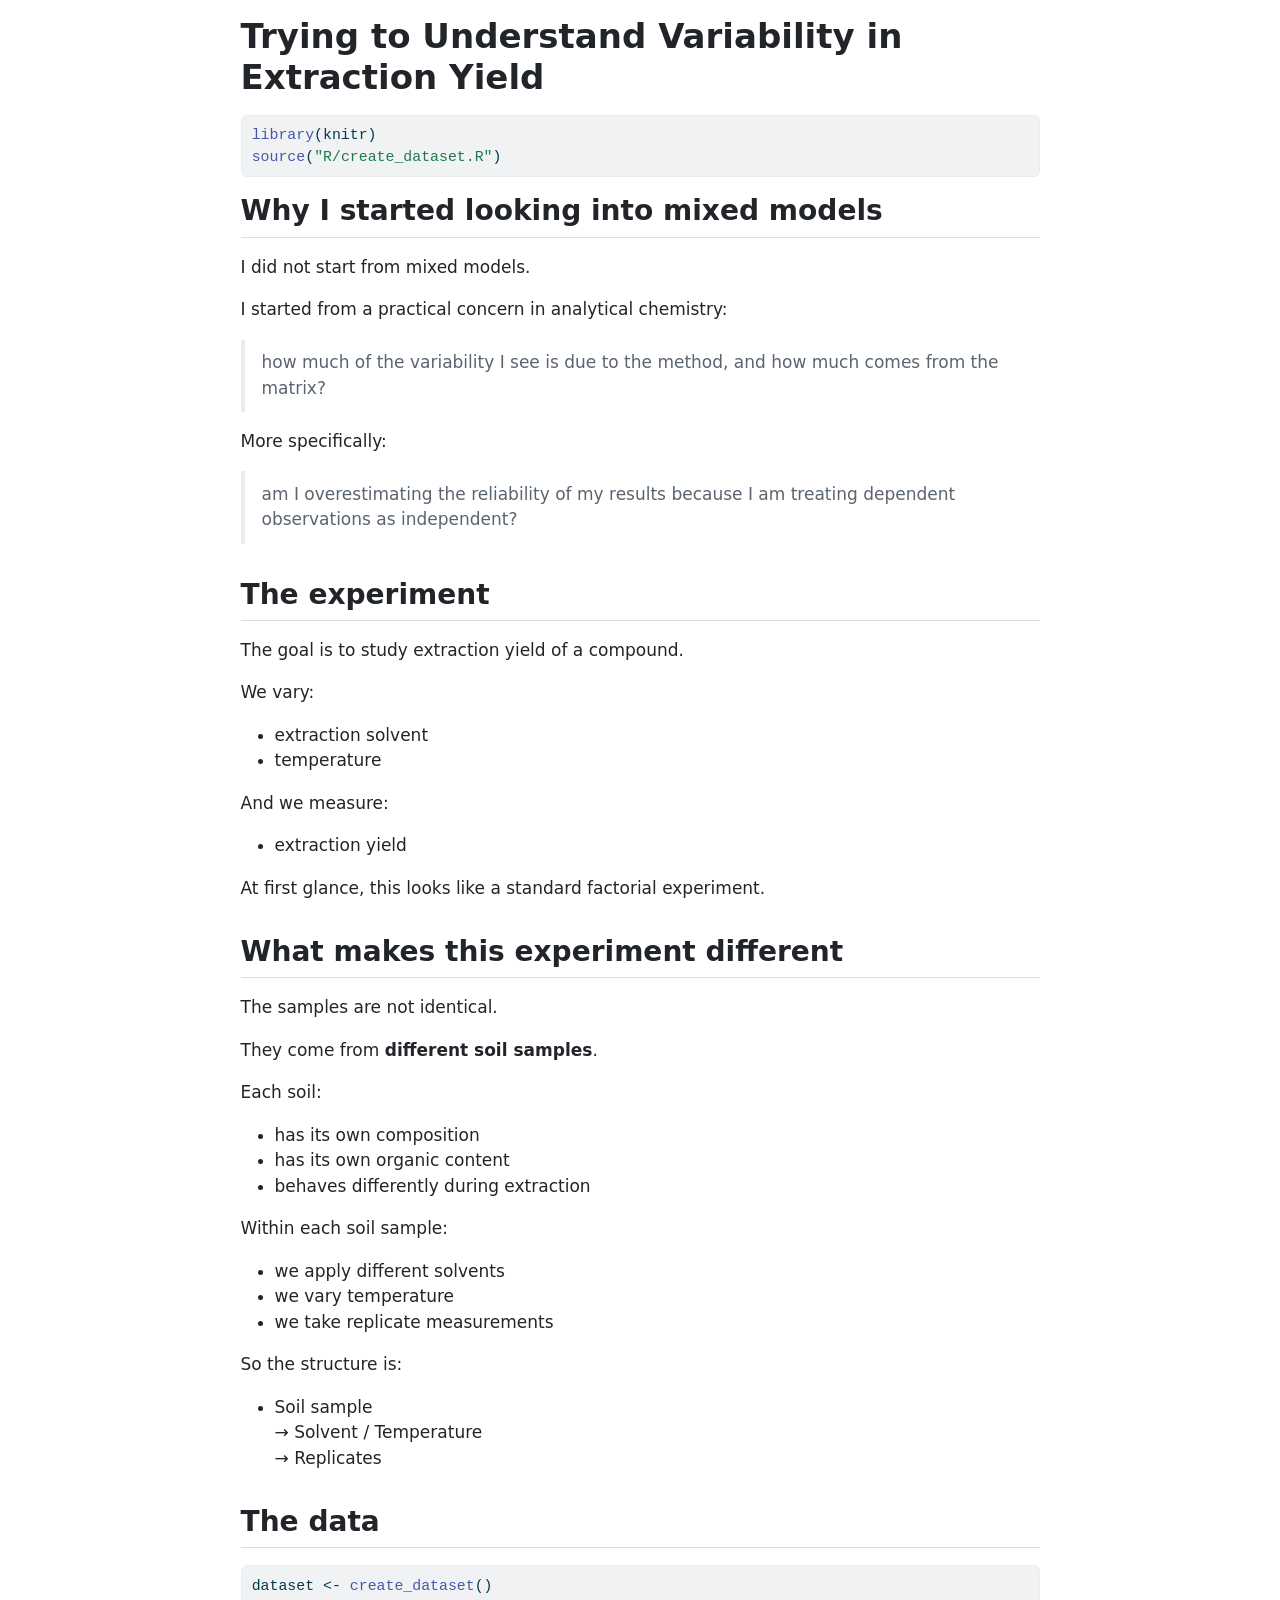
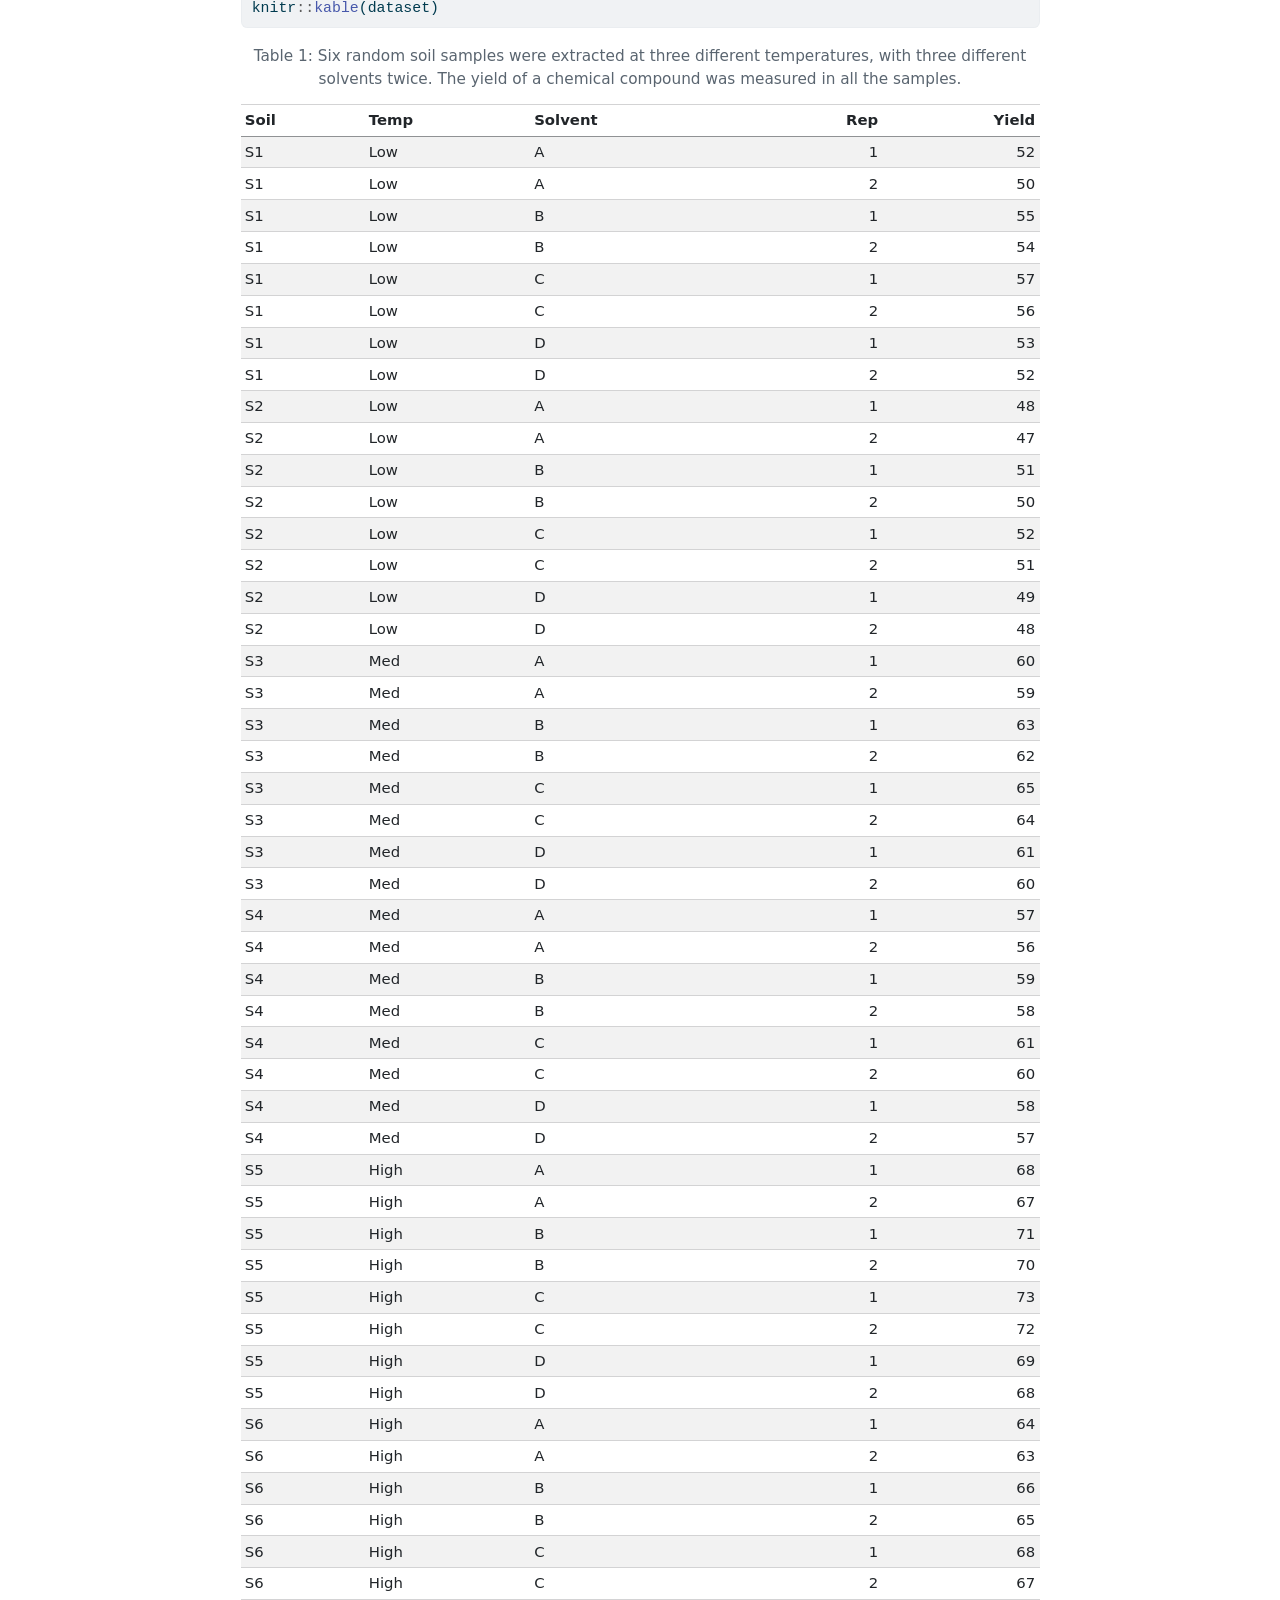
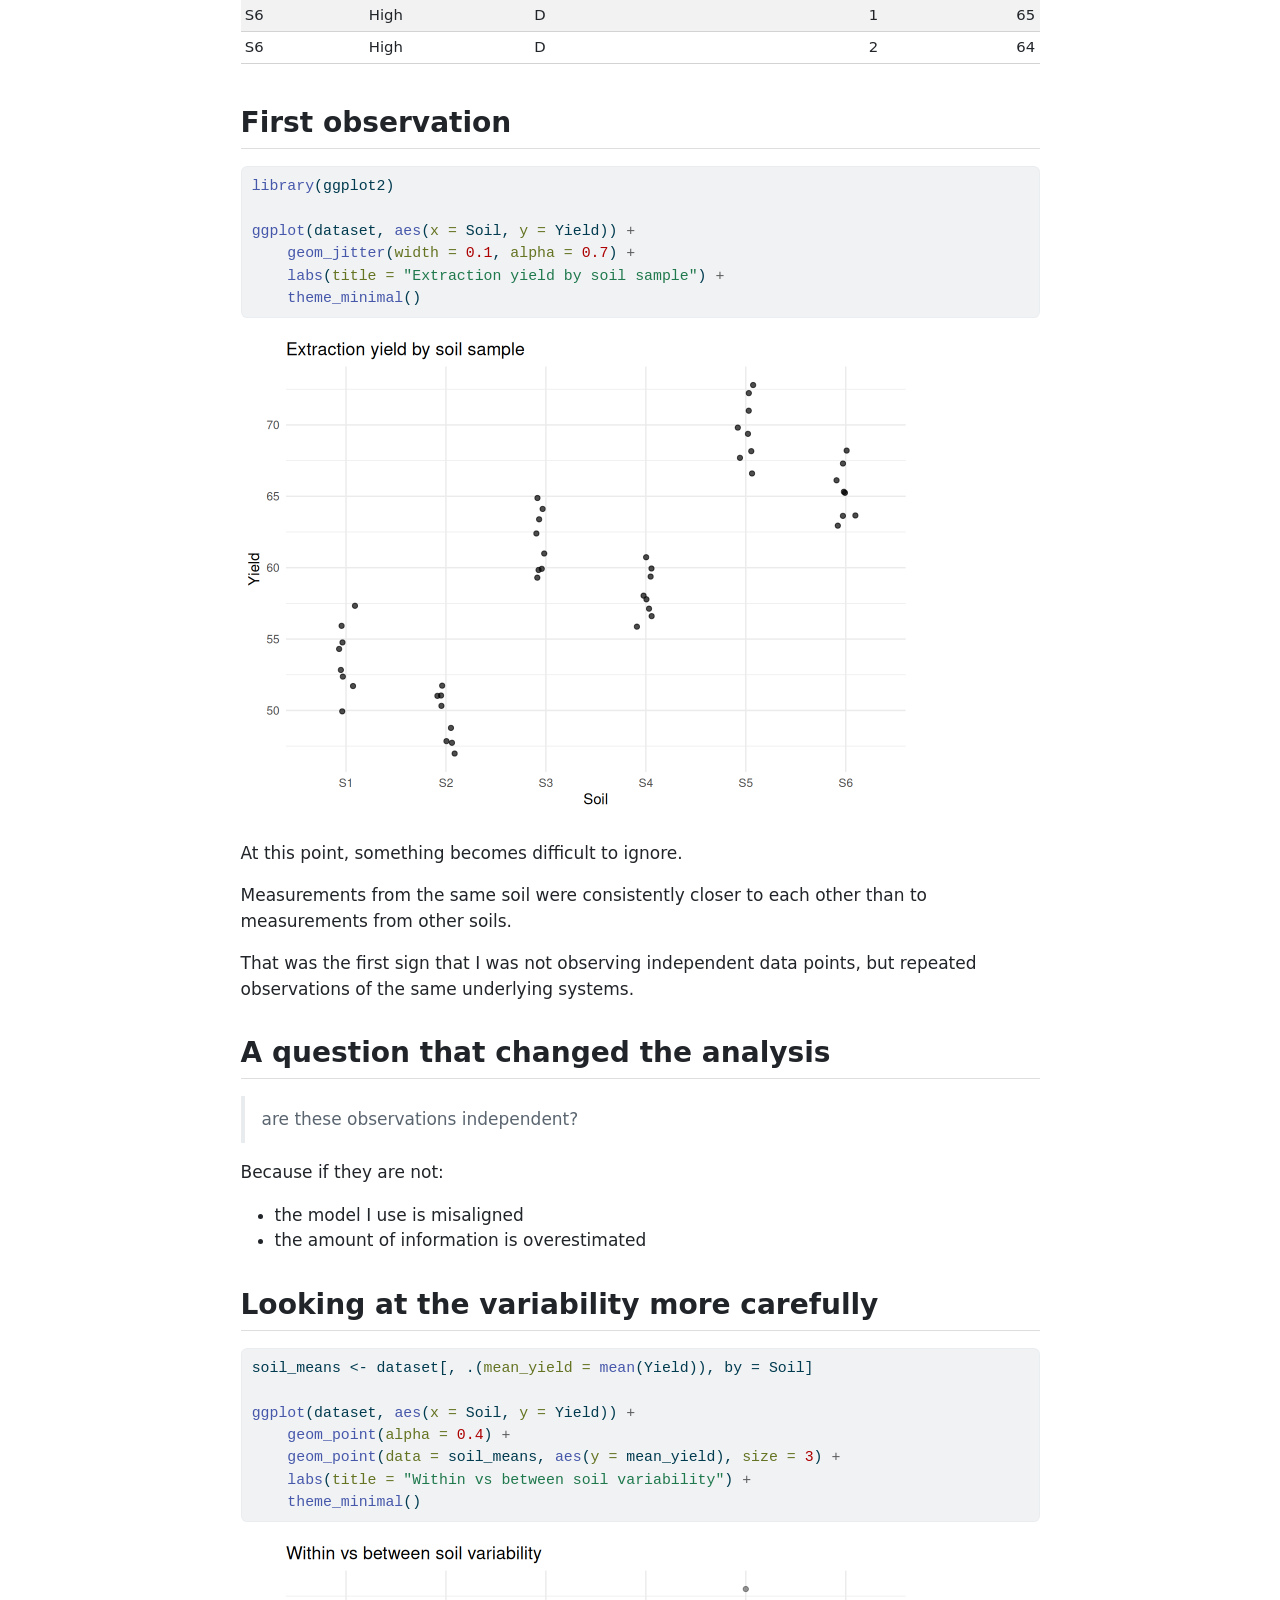
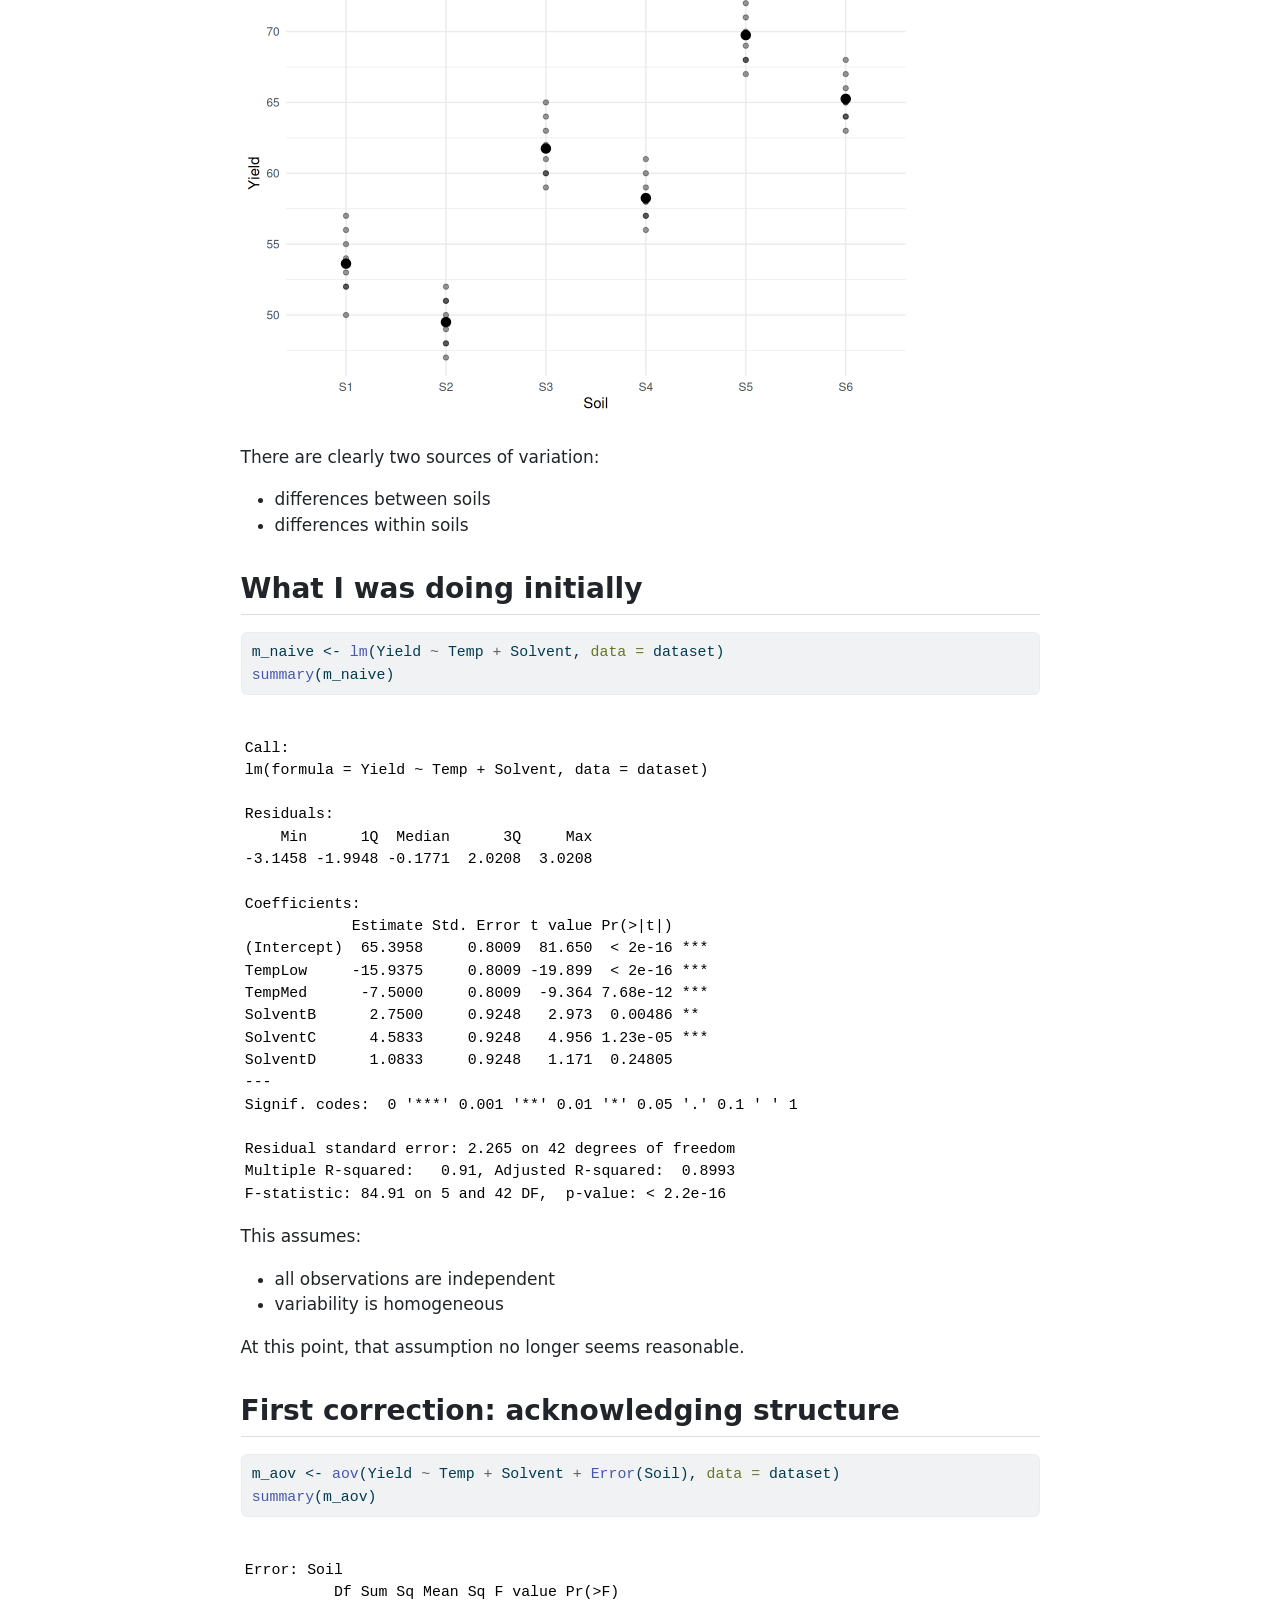
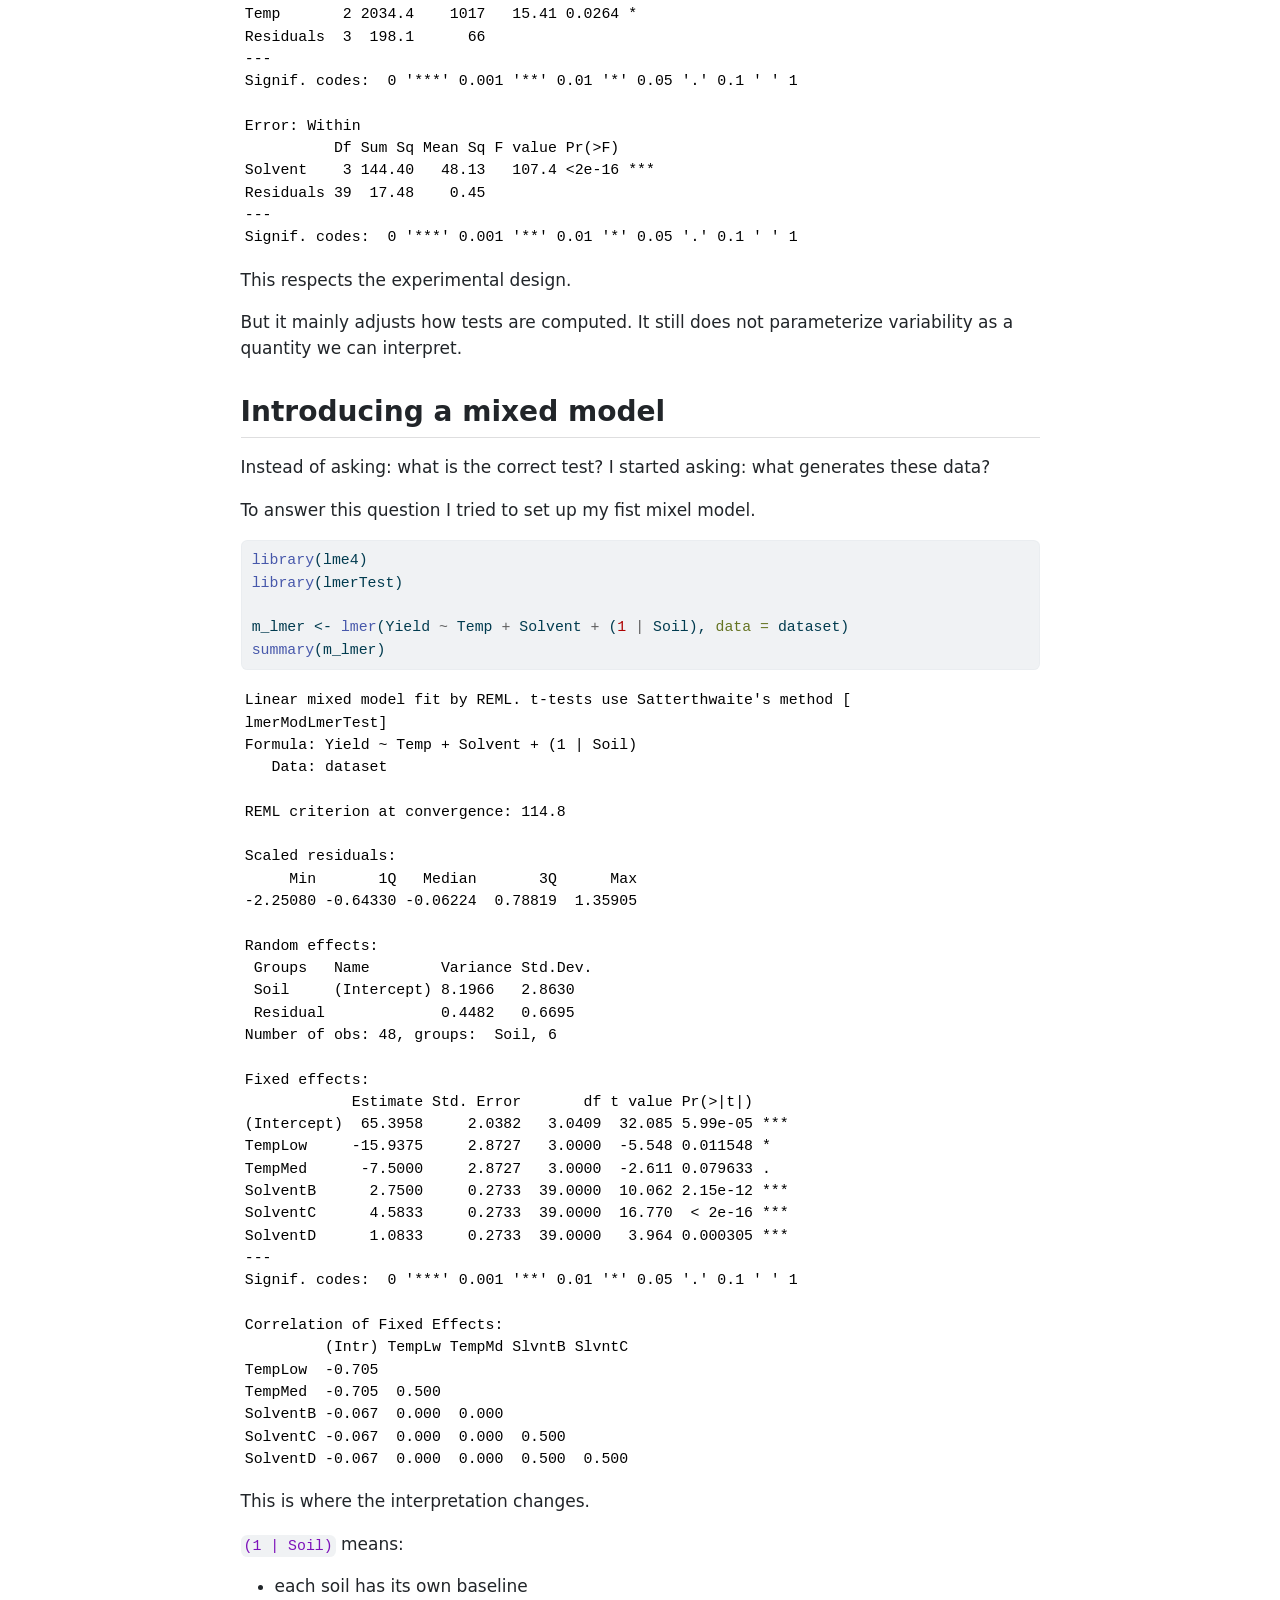
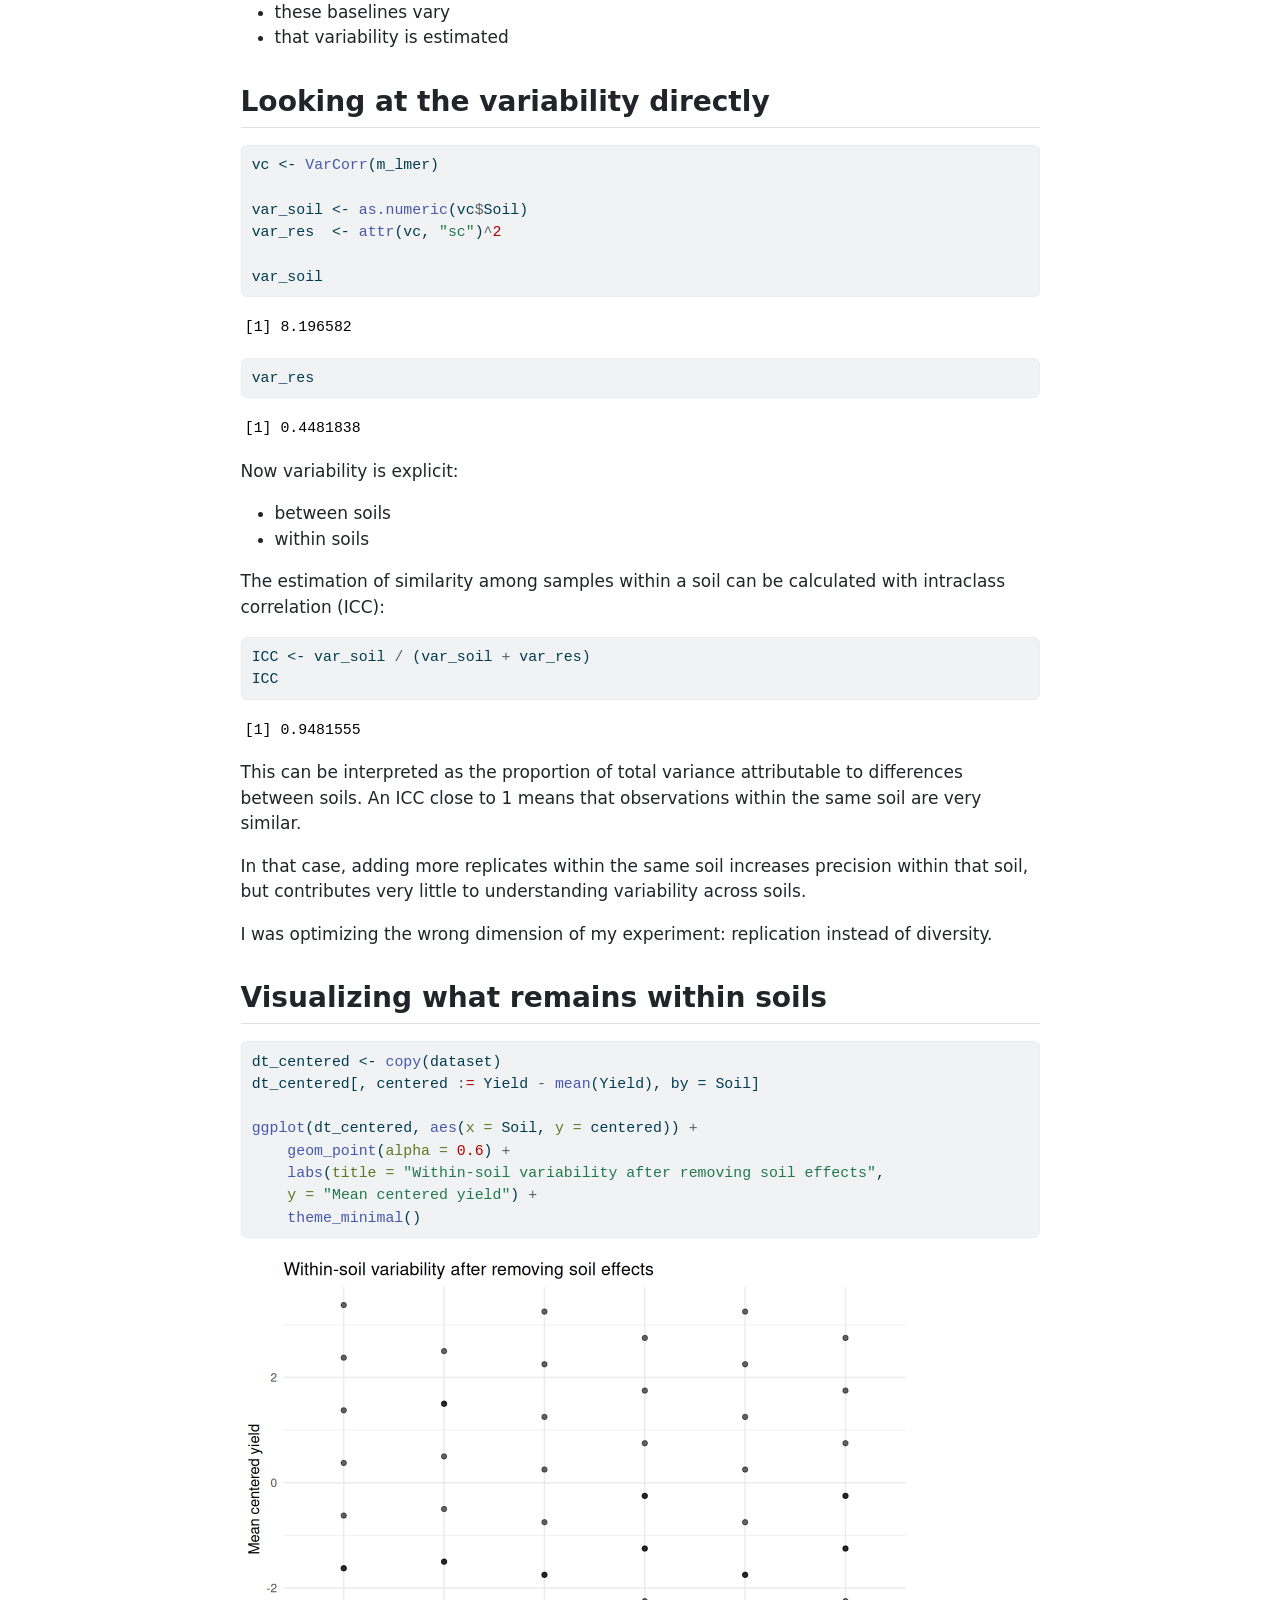
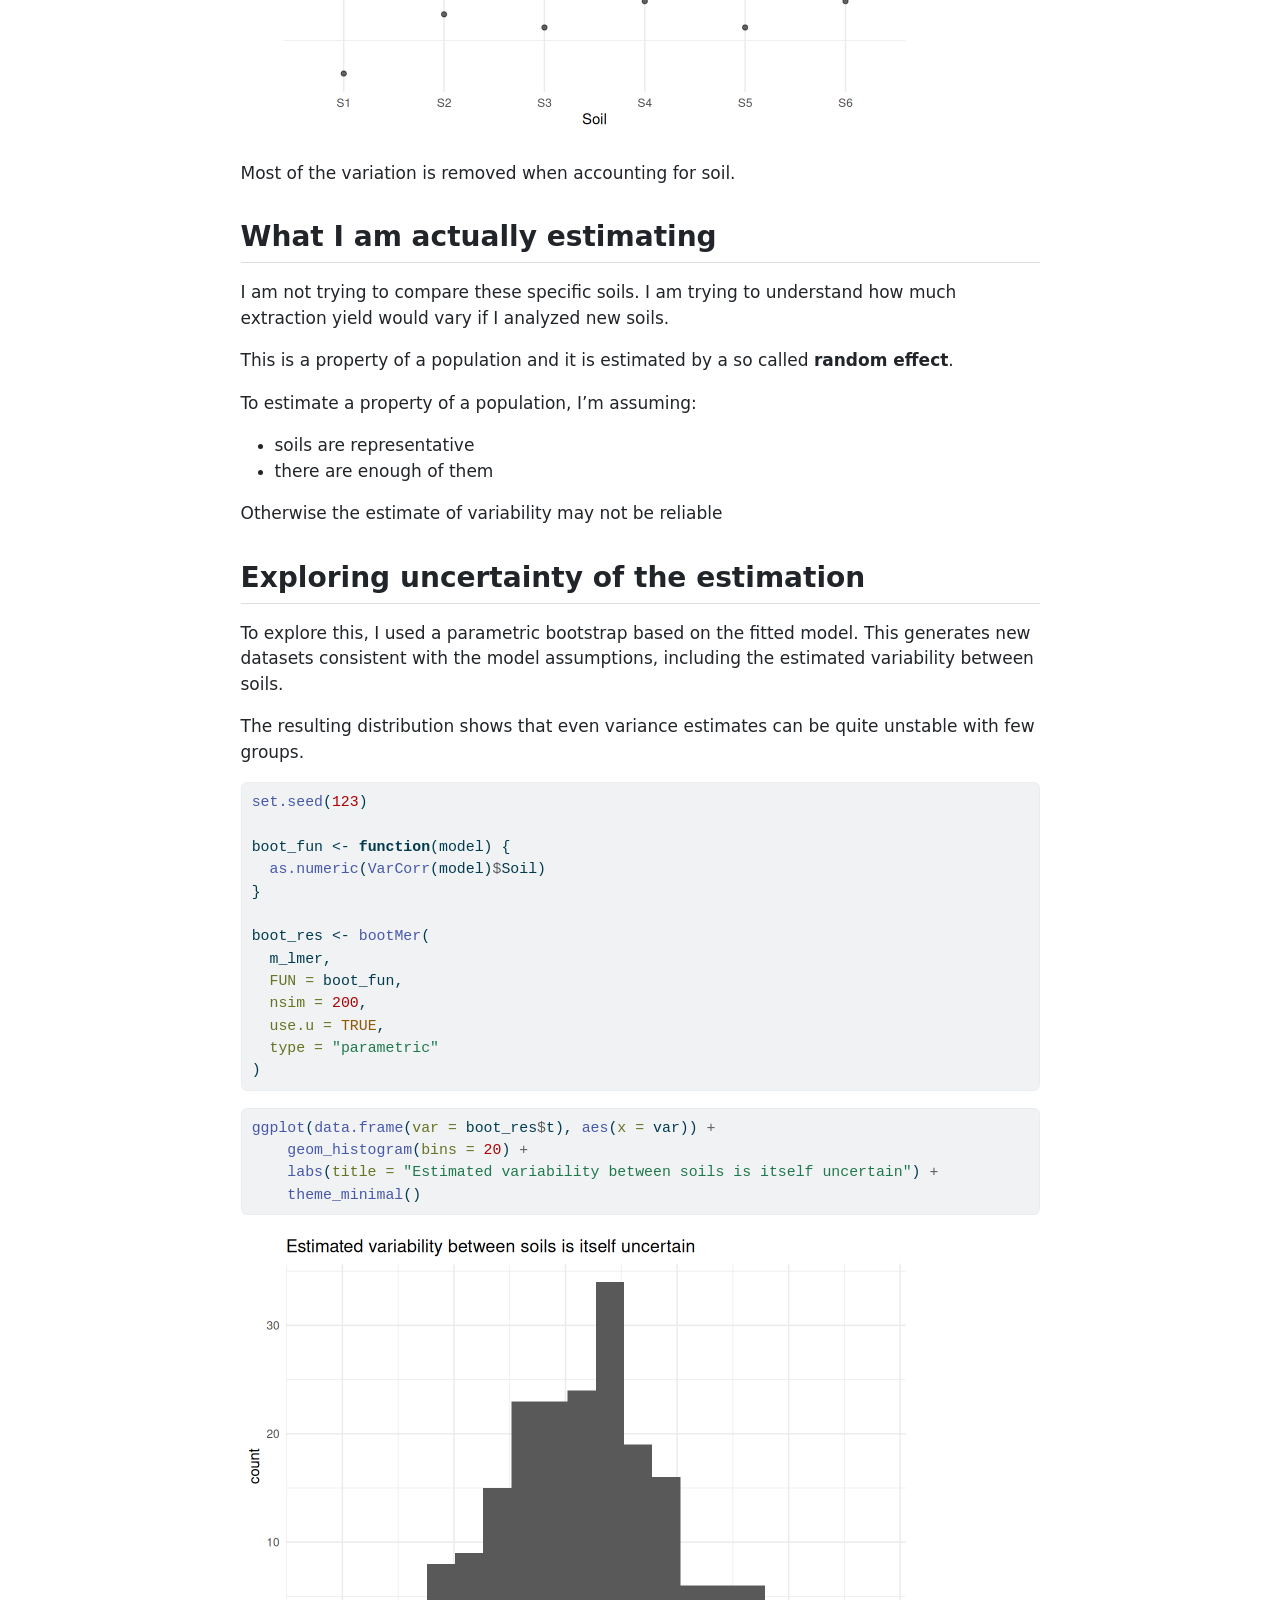
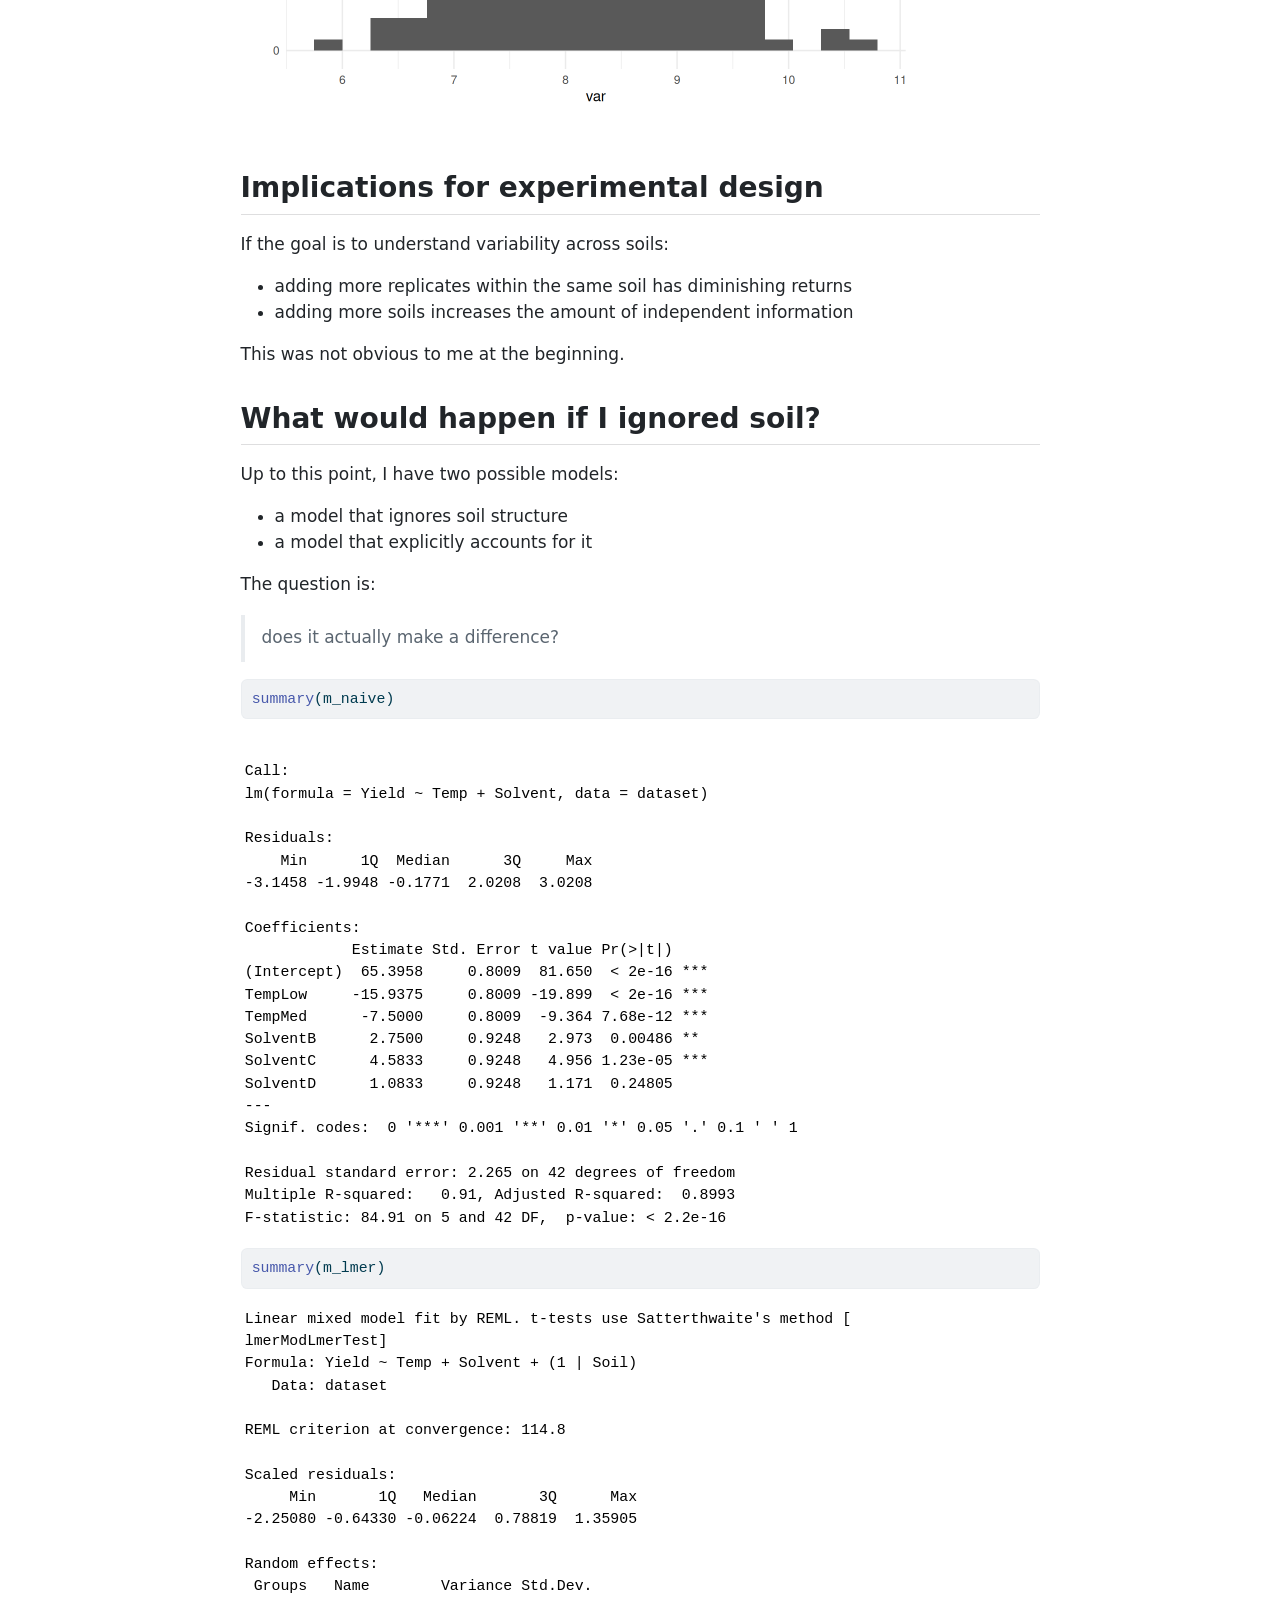
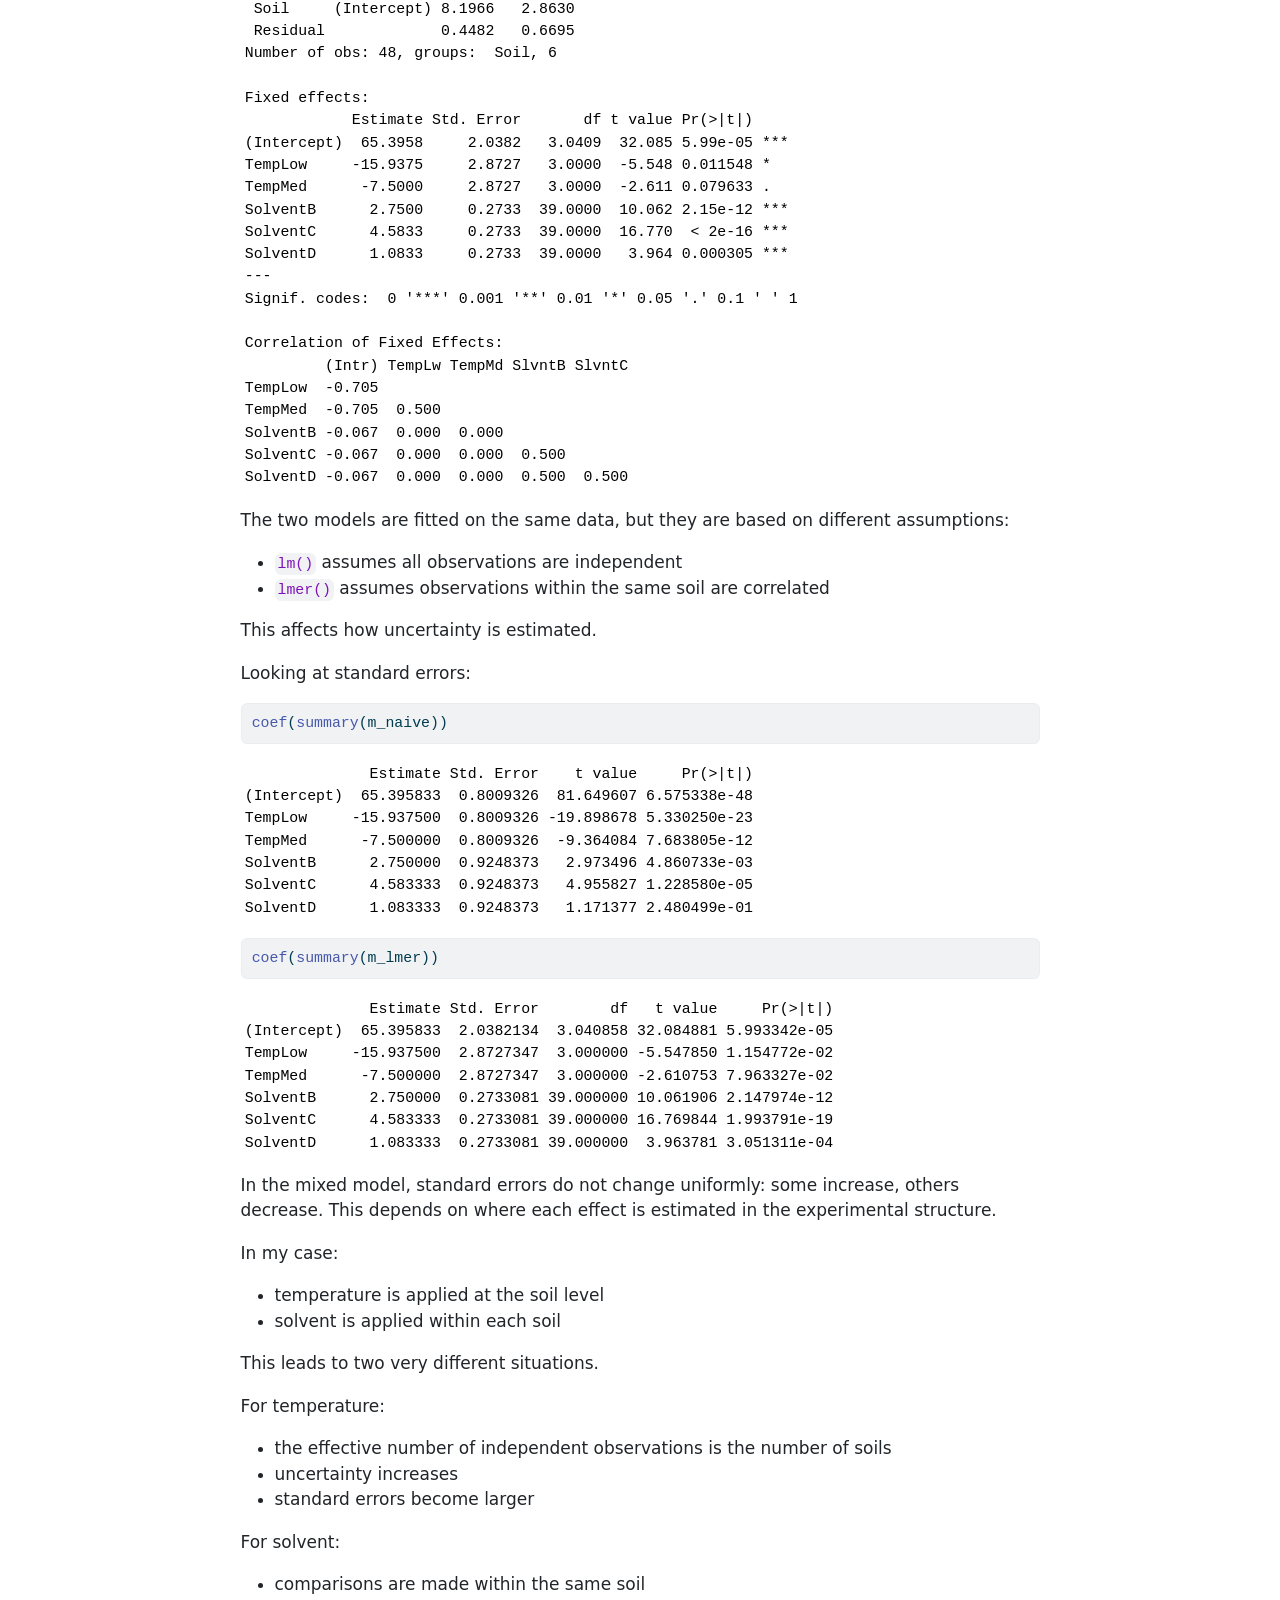
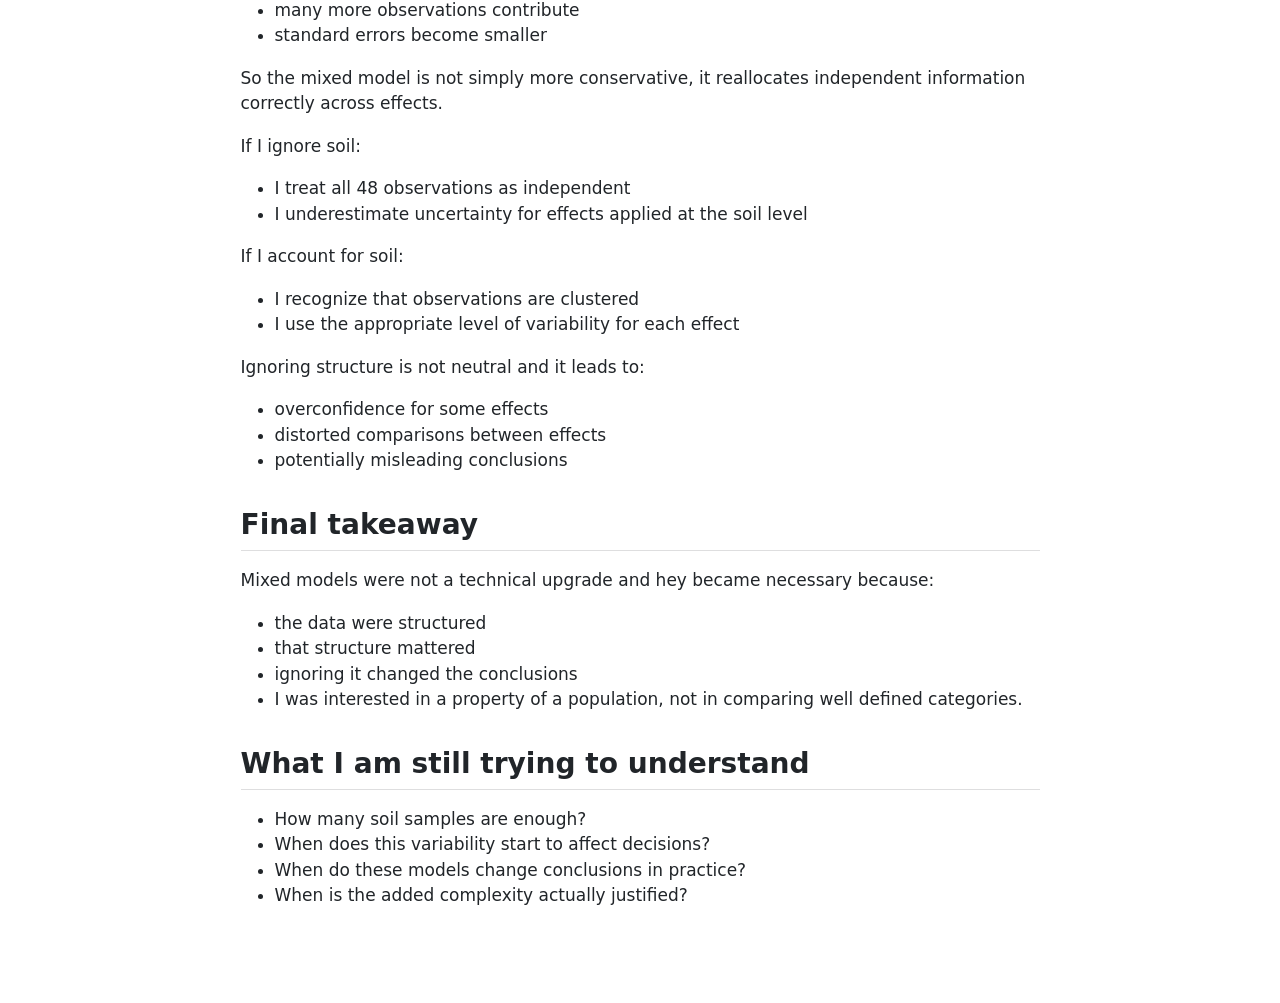
==== index.html @ 3cfec15d "Built site for gh-pages" ====
<!DOCTYPE html>
<html xmlns="http://www.w3.org/1999/xhtml" lang="en" xml:lang="en"><head>

<meta charset="utf-8">
<meta name="generator" content="quarto-1.9.37">

<meta name="viewport" content="width=device-width, initial-scale=1.0, user-scalable=yes">


<title>Trying to Understand Variability in Extraction Yield</title>
<style>
/* Default styles provided by pandoc.
** See https://pandoc.org/MANUAL.html#variables-for-html for config info.
*/
code{white-space: pre-wrap;}
span.smallcaps{font-variant: small-caps;}
div.columns{display: flex; gap: min(4vw, 1.5em);}
div.column{flex: auto; overflow-x: auto;}
div.hanging-indent{margin-left: 1.5em; text-indent: -1.5em;}
ul.task-list{list-style: none;}
ul.task-list li input[type="checkbox"] {
  width: 0.8em;
  margin: 0 0.8em 0.2em -1em; /* quarto-specific, see https://github.com/quarto-dev/quarto-cli/issues/4556 */ 
  vertical-align: middle;
}
/* CSS for syntax highlighting */
html { -webkit-text-size-adjust: 100%; }
pre > code.sourceCode { white-space: pre; position: relative; }
pre > code.sourceCode > span { display: inline-block; line-height: 1.25; }
pre > code.sourceCode > span:empty { height: 1.2em; }
.sourceCode { overflow: visible; }
code.sourceCode > span { color: inherit; text-decoration: inherit; }
div.sourceCode { margin: 1em 0; }
pre.sourceCode { margin: 0; }
@media screen {
div.sourceCode { overflow: auto; }
}
@media print {
pre > code.sourceCode { white-space: pre-wrap; }
pre > code.sourceCode > span { text-indent: -5em; padding-left: 5em; }
}
pre.numberSource code
  { counter-reset: source-line 0; }
pre.numberSource code > span
  { position: relative; left: -4em; counter-increment: source-line; }
pre.numberSource code > span > a:first-child::before
  { content: counter(source-line);
    position: relative; left: -1em; text-align: right; vertical-align: baseline;
    border: none; display: inline-block;
    -webkit-touch-callout: none; -webkit-user-select: none;
    -khtml-user-select: none; -moz-user-select: none;
    -ms-user-select: none; user-select: none;
    padding: 0 4px; width: 4em;
  }
pre.numberSource { margin-left: 3em;  padding-left: 4px; }
div.sourceCode
  {   }
@media screen {
pre > code.sourceCode > span > a:first-child::before { text-decoration: underline; }
}
</style>


<script src="report_files/libs/clipboard/clipboard.min.js"></script>
<script src="report_files/libs/quarto-html/quarto.js" type="module"></script>
<script src="report_files/libs/quarto-html/tabsets/tabsets.js" type="module"></script>
<script src="report_files/libs/quarto-html/popper.min.js"></script>
<script src="report_files/libs/quarto-html/tippy.umd.min.js"></script>
<script src="report_files/libs/quarto-html/anchor.min.js"></script>
<link href="report_files/libs/quarto-html/tippy.css" rel="stylesheet">
<link href="report_files/libs/quarto-html/quarto-syntax-highlighting-7f8f88aac4f3542376d5c11b86a4c14d.css" rel="stylesheet" id="quarto-text-highlighting-styles">
<script src="report_files/libs/bootstrap/bootstrap.min.js"></script>
<link href="report_files/libs/bootstrap/bootstrap-icons.css" rel="stylesheet">
<link href="report_files/libs/bootstrap/bootstrap-0fb6984058f7f9036de0a961a2d705fc.min.css" rel="stylesheet" append-hash="true" id="quarto-bootstrap" data-mode="light">


</head>

<body class="fullcontent quarto-light">

<div id="quarto-content" class="page-columns page-rows-contents page-layout-article">

<main class="content" id="quarto-document-content">

<header id="title-block-header" class="quarto-title-block default">
<div class="quarto-title">
<h1 class="title">Trying to Understand Variability in Extraction Yield</h1>
</div>



<div class="quarto-title-meta">

    
  
    
  </div>
  


</header>


<div class="cell">
<div class="code-copy-outer-scaffold"><div class="sourceCode cell-code" id="cb1"><pre class="sourceCode r code-with-copy"><code class="sourceCode r"><span id="cb1-1"><a href="#cb1-1" aria-hidden="true" tabindex="-1"></a><span class="fu">library</span>(knitr)</span>
<span id="cb1-2"><a href="#cb1-2" aria-hidden="true" tabindex="-1"></a><span class="fu">source</span>(<span class="st">"R/create_dataset.R"</span>)</span></code></pre></div><button title="Copy to Clipboard" class="code-copy-button"><i class="bi"></i></button></div>
</div>
<section id="why-i-started-looking-into-mixed-models" class="level2">
<h2 class="anchored" data-anchor-id="why-i-started-looking-into-mixed-models">Why I started looking into mixed models</h2>
<p>I did not start from mixed models.</p>
<p>I started from a practical concern in analytical chemistry:</p>
<blockquote class="blockquote">
<p>how much of the variability I see is due to the method, and how much comes from the matrix?</p>
</blockquote>
<p>More specifically:</p>
<blockquote class="blockquote">
<p>am I overestimating the reliability of my results because I am treating dependent observations as independent?</p>
</blockquote>
</section>
<section id="the-experiment" class="level2">
<h2 class="anchored" data-anchor-id="the-experiment">The experiment</h2>
<p>The goal is to study extraction yield of a compound.</p>
<p>We vary:</p>
<ul>
<li>extraction solvent<br>
</li>
<li>temperature</li>
</ul>
<p>And we measure:</p>
<ul>
<li>extraction yield</li>
</ul>
<p>At first glance, this looks like a standard factorial experiment.</p>
</section>
<section id="what-makes-this-experiment-different" class="level2">
<h2 class="anchored" data-anchor-id="what-makes-this-experiment-different">What makes this experiment different</h2>
<p>The samples are not identical.</p>
<p>They come from <strong>different soil samples</strong>.</p>
<p>Each soil:</p>
<ul>
<li>has its own composition<br>
</li>
<li>has its own organic content<br>
</li>
<li>behaves differently during extraction</li>
</ul>
<p>Within each soil sample:</p>
<ul>
<li>we apply different solvents<br>
</li>
<li>we vary temperature<br>
</li>
<li>we take replicate measurements</li>
</ul>
<p>So the structure is:</p>
<ul>
<li>Soil sample<br>
→ Solvent / Temperature<br>
→ Replicates</li>
</ul>
</section>
<section id="the-data" class="level2">
<h2 class="anchored" data-anchor-id="the-data">The data</h2>
<div class="cell">
<div class="code-copy-outer-scaffold"><div class="sourceCode cell-code" id="cb2"><pre class="sourceCode r code-with-copy"><code class="sourceCode r"><span id="cb2-1"><a href="#cb2-1" aria-hidden="true" tabindex="-1"></a>dataset <span class="ot">&lt;-</span> <span class="fu">create_dataset</span>()</span>
<span id="cb2-2"><a href="#cb2-2" aria-hidden="true" tabindex="-1"></a>knitr<span class="sc">::</span><span class="fu">kable</span>(dataset)</span></code></pre></div><button title="Copy to Clipboard" class="code-copy-button"><i class="bi"></i></button></div>
<div id="tbl-dataset" class="cell quarto-float quarto-figure quarto-figure-center anchored">
<figure class="quarto-float quarto-float-tbl figure">
<figcaption class="quarto-float-caption-top quarto-float-caption quarto-float-tbl" id="tbl-dataset-caption-0ceaefa1-69ba-4598-a22c-09a6ac19f8ca">
Table&nbsp;1: Six random soil samples were extracted at three different temperatures, with three different solvents twice. The yield of a chemical compound was measured in all the samples.
</figcaption>
<div aria-describedby="tbl-dataset-caption-0ceaefa1-69ba-4598-a22c-09a6ac19f8ca">
<div class="cell-output-display">
<table class="cell caption-top table table-sm table-striped small">
<thead>
<tr class="header">
<th style="text-align: left;">Soil</th>
<th style="text-align: left;">Temp</th>
<th style="text-align: left;">Solvent</th>
<th style="text-align: right;">Rep</th>
<th style="text-align: right;">Yield</th>
</tr>
</thead>
<tbody>
<tr class="odd">
<td style="text-align: left;">S1</td>
<td style="text-align: left;">Low</td>
<td style="text-align: left;">A</td>
<td style="text-align: right;">1</td>
<td style="text-align: right;">52</td>
</tr>
<tr class="even">
<td style="text-align: left;">S1</td>
<td style="text-align: left;">Low</td>
<td style="text-align: left;">A</td>
<td style="text-align: right;">2</td>
<td style="text-align: right;">50</td>
</tr>
<tr class="odd">
<td style="text-align: left;">S1</td>
<td style="text-align: left;">Low</td>
<td style="text-align: left;">B</td>
<td style="text-align: right;">1</td>
<td style="text-align: right;">55</td>
</tr>
<tr class="even">
<td style="text-align: left;">S1</td>
<td style="text-align: left;">Low</td>
<td style="text-align: left;">B</td>
<td style="text-align: right;">2</td>
<td style="text-align: right;">54</td>
</tr>
<tr class="odd">
<td style="text-align: left;">S1</td>
<td style="text-align: left;">Low</td>
<td style="text-align: left;">C</td>
<td style="text-align: right;">1</td>
<td style="text-align: right;">57</td>
</tr>
<tr class="even">
<td style="text-align: left;">S1</td>
<td style="text-align: left;">Low</td>
<td style="text-align: left;">C</td>
<td style="text-align: right;">2</td>
<td style="text-align: right;">56</td>
</tr>
<tr class="odd">
<td style="text-align: left;">S1</td>
<td style="text-align: left;">Low</td>
<td style="text-align: left;">D</td>
<td style="text-align: right;">1</td>
<td style="text-align: right;">53</td>
</tr>
<tr class="even">
<td style="text-align: left;">S1</td>
<td style="text-align: left;">Low</td>
<td style="text-align: left;">D</td>
<td style="text-align: right;">2</td>
<td style="text-align: right;">52</td>
</tr>
<tr class="odd">
<td style="text-align: left;">S2</td>
<td style="text-align: left;">Low</td>
<td style="text-align: left;">A</td>
<td style="text-align: right;">1</td>
<td style="text-align: right;">48</td>
</tr>
<tr class="even">
<td style="text-align: left;">S2</td>
<td style="text-align: left;">Low</td>
<td style="text-align: left;">A</td>
<td style="text-align: right;">2</td>
<td style="text-align: right;">47</td>
</tr>
<tr class="odd">
<td style="text-align: left;">S2</td>
<td style="text-align: left;">Low</td>
<td style="text-align: left;">B</td>
<td style="text-align: right;">1</td>
<td style="text-align: right;">51</td>
</tr>
<tr class="even">
<td style="text-align: left;">S2</td>
<td style="text-align: left;">Low</td>
<td style="text-align: left;">B</td>
<td style="text-align: right;">2</td>
<td style="text-align: right;">50</td>
</tr>
<tr class="odd">
<td style="text-align: left;">S2</td>
<td style="text-align: left;">Low</td>
<td style="text-align: left;">C</td>
<td style="text-align: right;">1</td>
<td style="text-align: right;">52</td>
</tr>
<tr class="even">
<td style="text-align: left;">S2</td>
<td style="text-align: left;">Low</td>
<td style="text-align: left;">C</td>
<td style="text-align: right;">2</td>
<td style="text-align: right;">51</td>
</tr>
<tr class="odd">
<td style="text-align: left;">S2</td>
<td style="text-align: left;">Low</td>
<td style="text-align: left;">D</td>
<td style="text-align: right;">1</td>
<td style="text-align: right;">49</td>
</tr>
<tr class="even">
<td style="text-align: left;">S2</td>
<td style="text-align: left;">Low</td>
<td style="text-align: left;">D</td>
<td style="text-align: right;">2</td>
<td style="text-align: right;">48</td>
</tr>
<tr class="odd">
<td style="text-align: left;">S3</td>
<td style="text-align: left;">Med</td>
<td style="text-align: left;">A</td>
<td style="text-align: right;">1</td>
<td style="text-align: right;">60</td>
</tr>
<tr class="even">
<td style="text-align: left;">S3</td>
<td style="text-align: left;">Med</td>
<td style="text-align: left;">A</td>
<td style="text-align: right;">2</td>
<td style="text-align: right;">59</td>
</tr>
<tr class="odd">
<td style="text-align: left;">S3</td>
<td style="text-align: left;">Med</td>
<td style="text-align: left;">B</td>
<td style="text-align: right;">1</td>
<td style="text-align: right;">63</td>
</tr>
<tr class="even">
<td style="text-align: left;">S3</td>
<td style="text-align: left;">Med</td>
<td style="text-align: left;">B</td>
<td style="text-align: right;">2</td>
<td style="text-align: right;">62</td>
</tr>
<tr class="odd">
<td style="text-align: left;">S3</td>
<td style="text-align: left;">Med</td>
<td style="text-align: left;">C</td>
<td style="text-align: right;">1</td>
<td style="text-align: right;">65</td>
</tr>
<tr class="even">
<td style="text-align: left;">S3</td>
<td style="text-align: left;">Med</td>
<td style="text-align: left;">C</td>
<td style="text-align: right;">2</td>
<td style="text-align: right;">64</td>
</tr>
<tr class="odd">
<td style="text-align: left;">S3</td>
<td style="text-align: left;">Med</td>
<td style="text-align: left;">D</td>
<td style="text-align: right;">1</td>
<td style="text-align: right;">61</td>
</tr>
<tr class="even">
<td style="text-align: left;">S3</td>
<td style="text-align: left;">Med</td>
<td style="text-align: left;">D</td>
<td style="text-align: right;">2</td>
<td style="text-align: right;">60</td>
</tr>
<tr class="odd">
<td style="text-align: left;">S4</td>
<td style="text-align: left;">Med</td>
<td style="text-align: left;">A</td>
<td style="text-align: right;">1</td>
<td style="text-align: right;">57</td>
</tr>
<tr class="even">
<td style="text-align: left;">S4</td>
<td style="text-align: left;">Med</td>
<td style="text-align: left;">A</td>
<td style="text-align: right;">2</td>
<td style="text-align: right;">56</td>
</tr>
<tr class="odd">
<td style="text-align: left;">S4</td>
<td style="text-align: left;">Med</td>
<td style="text-align: left;">B</td>
<td style="text-align: right;">1</td>
<td style="text-align: right;">59</td>
</tr>
<tr class="even">
<td style="text-align: left;">S4</td>
<td style="text-align: left;">Med</td>
<td style="text-align: left;">B</td>
<td style="text-align: right;">2</td>
<td style="text-align: right;">58</td>
</tr>
<tr class="odd">
<td style="text-align: left;">S4</td>
<td style="text-align: left;">Med</td>
<td style="text-align: left;">C</td>
<td style="text-align: right;">1</td>
<td style="text-align: right;">61</td>
</tr>
<tr class="even">
<td style="text-align: left;">S4</td>
<td style="text-align: left;">Med</td>
<td style="text-align: left;">C</td>
<td style="text-align: right;">2</td>
<td style="text-align: right;">60</td>
</tr>
<tr class="odd">
<td style="text-align: left;">S4</td>
<td style="text-align: left;">Med</td>
<td style="text-align: left;">D</td>
<td style="text-align: right;">1</td>
<td style="text-align: right;">58</td>
</tr>
<tr class="even">
<td style="text-align: left;">S4</td>
<td style="text-align: left;">Med</td>
<td style="text-align: left;">D</td>
<td style="text-align: right;">2</td>
<td style="text-align: right;">57</td>
</tr>
<tr class="odd">
<td style="text-align: left;">S5</td>
<td style="text-align: left;">High</td>
<td style="text-align: left;">A</td>
<td style="text-align: right;">1</td>
<td style="text-align: right;">68</td>
</tr>
<tr class="even">
<td style="text-align: left;">S5</td>
<td style="text-align: left;">High</td>
<td style="text-align: left;">A</td>
<td style="text-align: right;">2</td>
<td style="text-align: right;">67</td>
</tr>
<tr class="odd">
<td style="text-align: left;">S5</td>
<td style="text-align: left;">High</td>
<td style="text-align: left;">B</td>
<td style="text-align: right;">1</td>
<td style="text-align: right;">71</td>
</tr>
<tr class="even">
<td style="text-align: left;">S5</td>
<td style="text-align: left;">High</td>
<td style="text-align: left;">B</td>
<td style="text-align: right;">2</td>
<td style="text-align: right;">70</td>
</tr>
<tr class="odd">
<td style="text-align: left;">S5</td>
<td style="text-align: left;">High</td>
<td style="text-align: left;">C</td>
<td style="text-align: right;">1</td>
<td style="text-align: right;">73</td>
</tr>
<tr class="even">
<td style="text-align: left;">S5</td>
<td style="text-align: left;">High</td>
<td style="text-align: left;">C</td>
<td style="text-align: right;">2</td>
<td style="text-align: right;">72</td>
</tr>
<tr class="odd">
<td style="text-align: left;">S5</td>
<td style="text-align: left;">High</td>
<td style="text-align: left;">D</td>
<td style="text-align: right;">1</td>
<td style="text-align: right;">69</td>
</tr>
<tr class="even">
<td style="text-align: left;">S5</td>
<td style="text-align: left;">High</td>
<td style="text-align: left;">D</td>
<td style="text-align: right;">2</td>
<td style="text-align: right;">68</td>
</tr>
<tr class="odd">
<td style="text-align: left;">S6</td>
<td style="text-align: left;">High</td>
<td style="text-align: left;">A</td>
<td style="text-align: right;">1</td>
<td style="text-align: right;">64</td>
</tr>
<tr class="even">
<td style="text-align: left;">S6</td>
<td style="text-align: left;">High</td>
<td style="text-align: left;">A</td>
<td style="text-align: right;">2</td>
<td style="text-align: right;">63</td>
</tr>
<tr class="odd">
<td style="text-align: left;">S6</td>
<td style="text-align: left;">High</td>
<td style="text-align: left;">B</td>
<td style="text-align: right;">1</td>
<td style="text-align: right;">66</td>
</tr>
<tr class="even">
<td style="text-align: left;">S6</td>
<td style="text-align: left;">High</td>
<td style="text-align: left;">B</td>
<td style="text-align: right;">2</td>
<td style="text-align: right;">65</td>
</tr>
<tr class="odd">
<td style="text-align: left;">S6</td>
<td style="text-align: left;">High</td>
<td style="text-align: left;">C</td>
<td style="text-align: right;">1</td>
<td style="text-align: right;">68</td>
</tr>
<tr class="even">
<td style="text-align: left;">S6</td>
<td style="text-align: left;">High</td>
<td style="text-align: left;">C</td>
<td style="text-align: right;">2</td>
<td style="text-align: right;">67</td>
</tr>
<tr class="odd">
<td style="text-align: left;">S6</td>
<td style="text-align: left;">High</td>
<td style="text-align: left;">D</td>
<td style="text-align: right;">1</td>
<td style="text-align: right;">65</td>
</tr>
<tr class="even">
<td style="text-align: left;">S6</td>
<td style="text-align: left;">High</td>
<td style="text-align: left;">D</td>
<td style="text-align: right;">2</td>
<td style="text-align: right;">64</td>
</tr>
</tbody>
</table>
</div>
</div>
</figure>
</div>
</div>
</section>
<section id="first-observation" class="level2">
<h2 class="anchored" data-anchor-id="first-observation">First observation</h2>
<div class="cell">
<div class="code-copy-outer-scaffold"><div class="sourceCode cell-code" id="cb3"><pre class="sourceCode r code-with-copy"><code class="sourceCode r"><span id="cb3-1"><a href="#cb3-1" aria-hidden="true" tabindex="-1"></a><span class="fu">library</span>(ggplot2)</span>
<span id="cb3-2"><a href="#cb3-2" aria-hidden="true" tabindex="-1"></a></span>
<span id="cb3-3"><a href="#cb3-3" aria-hidden="true" tabindex="-1"></a><span class="fu">ggplot</span>(dataset, <span class="fu">aes</span>(<span class="at">x =</span> Soil, <span class="at">y =</span> Yield)) <span class="sc">+</span></span>
<span id="cb3-4"><a href="#cb3-4" aria-hidden="true" tabindex="-1"></a>    <span class="fu">geom_jitter</span>(<span class="at">width =</span> <span class="fl">0.1</span>, <span class="at">alpha =</span> <span class="fl">0.7</span>) <span class="sc">+</span></span>
<span id="cb3-5"><a href="#cb3-5" aria-hidden="true" tabindex="-1"></a>    <span class="fu">labs</span>(<span class="at">title =</span> <span class="st">"Extraction yield by soil sample"</span>) <span class="sc">+</span></span>
<span id="cb3-6"><a href="#cb3-6" aria-hidden="true" tabindex="-1"></a>    <span class="fu">theme_minimal</span>()</span></code></pre></div><button title="Copy to Clipboard" class="code-copy-button"><i class="bi"></i></button></div>
<div class="cell-output-display">
<div>
<figure class="figure">
<p><img src="report_files/figure-html/first_plot-1.png" class="img-fluid figure-img" width="672"></p>
</figure>
</div>
</div>
</div>
<p>At this point, something becomes difficult to ignore.</p>
<p>Measurements from the same soil were consistently closer to each other than to measurements from other soils.</p>
<p>That was the first sign that I was not observing independent data points, but repeated observations of the same underlying systems.</p>
</section>
<section id="a-question-that-changed-the-analysis" class="level2">
<h2 class="anchored" data-anchor-id="a-question-that-changed-the-analysis">A question that changed the analysis</h2>
<blockquote class="blockquote">
<p>are these observations independent?</p>
</blockquote>
<p>Because if they are not:</p>
<ul>
<li>the model I use is misaligned</li>
<li>the amount of information is overestimated</li>
</ul>
</section>
<section id="looking-at-the-variability-more-carefully" class="level2">
<h2 class="anchored" data-anchor-id="looking-at-the-variability-more-carefully">Looking at the variability more carefully</h2>
<div class="cell">
<div class="code-copy-outer-scaffold"><div class="sourceCode cell-code" id="cb4"><pre class="sourceCode r code-with-copy"><code class="sourceCode r"><span id="cb4-1"><a href="#cb4-1" aria-hidden="true" tabindex="-1"></a>soil_means <span class="ot">&lt;-</span> dataset[, .(<span class="at">mean_yield =</span> <span class="fu">mean</span>(Yield)), by <span class="ot">=</span> Soil]</span>
<span id="cb4-2"><a href="#cb4-2" aria-hidden="true" tabindex="-1"></a></span>
<span id="cb4-3"><a href="#cb4-3" aria-hidden="true" tabindex="-1"></a><span class="fu">ggplot</span>(dataset, <span class="fu">aes</span>(<span class="at">x =</span> Soil, <span class="at">y =</span> Yield)) <span class="sc">+</span></span>
<span id="cb4-4"><a href="#cb4-4" aria-hidden="true" tabindex="-1"></a>    <span class="fu">geom_point</span>(<span class="at">alpha =</span> <span class="fl">0.4</span>) <span class="sc">+</span></span>
<span id="cb4-5"><a href="#cb4-5" aria-hidden="true" tabindex="-1"></a>    <span class="fu">geom_point</span>(<span class="at">data =</span> soil_means, <span class="fu">aes</span>(<span class="at">y =</span> mean_yield), <span class="at">size =</span> <span class="dv">3</span>) <span class="sc">+</span></span>
<span id="cb4-6"><a href="#cb4-6" aria-hidden="true" tabindex="-1"></a>    <span class="fu">labs</span>(<span class="at">title =</span> <span class="st">"Within vs between soil variability"</span>) <span class="sc">+</span></span>
<span id="cb4-7"><a href="#cb4-7" aria-hidden="true" tabindex="-1"></a>    <span class="fu">theme_minimal</span>()</span></code></pre></div><button title="Copy to Clipboard" class="code-copy-button"><i class="bi"></i></button></div>
<div class="cell-output-display">
<div>
<figure class="figure">
<p><img src="report_files/figure-html/soil_variability-1.png" class="img-fluid figure-img" width="672"></p>
</figure>
</div>
</div>
</div>
<p>There are clearly two sources of variation:</p>
<ul>
<li>differences between soils</li>
<li>differences within soils</li>
</ul>
</section>
<section id="what-i-was-doing-initially" class="level2">
<h2 class="anchored" data-anchor-id="what-i-was-doing-initially">What I was doing initially</h2>
<div class="cell">
<div class="code-copy-outer-scaffold"><div class="sourceCode cell-code" id="cb5"><pre class="sourceCode r code-with-copy"><code class="sourceCode r"><span id="cb5-1"><a href="#cb5-1" aria-hidden="true" tabindex="-1"></a>m_naive <span class="ot">&lt;-</span> <span class="fu">lm</span>(Yield <span class="sc">~</span> Temp <span class="sc">+</span> Solvent, <span class="at">data =</span> dataset)</span>
<span id="cb5-2"><a href="#cb5-2" aria-hidden="true" tabindex="-1"></a><span class="fu">summary</span>(m_naive)</span></code></pre></div><button title="Copy to Clipboard" class="code-copy-button"><i class="bi"></i></button></div>
<div class="cell-output cell-output-stdout">
<pre><code>
Call:
lm(formula = Yield ~ Temp + Solvent, data = dataset)

Residuals:
    Min      1Q  Median      3Q     Max 
-3.1458 -1.9948 -0.1771  2.0208  3.0208 

Coefficients:
            Estimate Std. Error t value Pr(&gt;|t|)    
(Intercept)  65.3958     0.8009  81.650  &lt; 2e-16 ***
TempLow     -15.9375     0.8009 -19.899  &lt; 2e-16 ***
TempMed      -7.5000     0.8009  -9.364 7.68e-12 ***
SolventB      2.7500     0.9248   2.973  0.00486 ** 
SolventC      4.5833     0.9248   4.956 1.23e-05 ***
SolventD      1.0833     0.9248   1.171  0.24805    
---
Signif. codes:  0 '***' 0.001 '**' 0.01 '*' 0.05 '.' 0.1 ' ' 1

Residual standard error: 2.265 on 42 degrees of freedom
Multiple R-squared:   0.91, Adjusted R-squared:  0.8993 
F-statistic: 84.91 on 5 and 42 DF,  p-value: &lt; 2.2e-16</code></pre>
</div>
</div>
<p>This assumes:</p>
<ul>
<li>all observations are independent</li>
<li>variability is homogeneous</li>
</ul>
<p>At this point, that assumption no longer seems reasonable.</p>
</section>
<section id="first-correction-acknowledging-structure" class="level2">
<h2 class="anchored" data-anchor-id="first-correction-acknowledging-structure">First correction: acknowledging structure</h2>
<div class="cell">
<div class="code-copy-outer-scaffold"><div class="sourceCode cell-code" id="cb7"><pre class="sourceCode r code-with-copy"><code class="sourceCode r"><span id="cb7-1"><a href="#cb7-1" aria-hidden="true" tabindex="-1"></a>m_aov <span class="ot">&lt;-</span> <span class="fu">aov</span>(Yield <span class="sc">~</span> Temp <span class="sc">+</span> Solvent <span class="sc">+</span> <span class="fu">Error</span>(Soil), <span class="at">data =</span> dataset)</span>
<span id="cb7-2"><a href="#cb7-2" aria-hidden="true" tabindex="-1"></a><span class="fu">summary</span>(m_aov)</span></code></pre></div><button title="Copy to Clipboard" class="code-copy-button"><i class="bi"></i></button></div>
<div class="cell-output cell-output-stdout">
<pre><code>
Error: Soil
          Df Sum Sq Mean Sq F value Pr(&gt;F)  
Temp       2 2034.4    1017   15.41 0.0264 *
Residuals  3  198.1      66                 
---
Signif. codes:  0 '***' 0.001 '**' 0.01 '*' 0.05 '.' 0.1 ' ' 1

Error: Within
          Df Sum Sq Mean Sq F value Pr(&gt;F)    
Solvent    3 144.40   48.13   107.4 &lt;2e-16 ***
Residuals 39  17.48    0.45                   
---
Signif. codes:  0 '***' 0.001 '**' 0.01 '*' 0.05 '.' 0.1 ' ' 1</code></pre>
</div>
</div>
<p>This respects the experimental design.</p>
<p>But it mainly adjusts how tests are computed. It still does not parameterize variability as a quantity we can interpret.</p>
</section>
<section id="introducing-a-mixed-model" class="level2">
<h2 class="anchored" data-anchor-id="introducing-a-mixed-model">Introducing a mixed model</h2>
<p>Instead of asking: what is the correct test? I started asking: what generates these data?</p>
<p>To answer this question I tried to set up my fist mixel model.</p>
<div class="cell">
<div class="code-copy-outer-scaffold"><div class="sourceCode cell-code" id="cb9"><pre class="sourceCode r code-with-copy"><code class="sourceCode r"><span id="cb9-1"><a href="#cb9-1" aria-hidden="true" tabindex="-1"></a><span class="fu">library</span>(lme4)</span>
<span id="cb9-2"><a href="#cb9-2" aria-hidden="true" tabindex="-1"></a><span class="fu">library</span>(lmerTest)</span>
<span id="cb9-3"><a href="#cb9-3" aria-hidden="true" tabindex="-1"></a></span>
<span id="cb9-4"><a href="#cb9-4" aria-hidden="true" tabindex="-1"></a>m_lmer <span class="ot">&lt;-</span> <span class="fu">lmer</span>(Yield <span class="sc">~</span> Temp <span class="sc">+</span> Solvent <span class="sc">+</span> (<span class="dv">1</span> <span class="sc">|</span> Soil), <span class="at">data =</span> dataset)</span>
<span id="cb9-5"><a href="#cb9-5" aria-hidden="true" tabindex="-1"></a><span class="fu">summary</span>(m_lmer)</span></code></pre></div><button title="Copy to Clipboard" class="code-copy-button"><i class="bi"></i></button></div>
<div class="cell-output cell-output-stdout">
<pre><code>Linear mixed model fit by REML. t-tests use Satterthwaite's method [
lmerModLmerTest]
Formula: Yield ~ Temp + Solvent + (1 | Soil)
   Data: dataset

REML criterion at convergence: 114.8

Scaled residuals: 
     Min       1Q   Median       3Q      Max 
-2.25080 -0.64330 -0.06224  0.78819  1.35905 

Random effects:
 Groups   Name        Variance Std.Dev.
 Soil     (Intercept) 8.1966   2.8630  
 Residual             0.4482   0.6695  
Number of obs: 48, groups:  Soil, 6

Fixed effects:
            Estimate Std. Error       df t value Pr(&gt;|t|)    
(Intercept)  65.3958     2.0382   3.0409  32.085 5.99e-05 ***
TempLow     -15.9375     2.8727   3.0000  -5.548 0.011548 *  
TempMed      -7.5000     2.8727   3.0000  -2.611 0.079633 .  
SolventB      2.7500     0.2733  39.0000  10.062 2.15e-12 ***
SolventC      4.5833     0.2733  39.0000  16.770  &lt; 2e-16 ***
SolventD      1.0833     0.2733  39.0000   3.964 0.000305 ***
---
Signif. codes:  0 '***' 0.001 '**' 0.01 '*' 0.05 '.' 0.1 ' ' 1

Correlation of Fixed Effects:
         (Intr) TempLw TempMd SlvntB SlvntC
TempLow  -0.705                            
TempMed  -0.705  0.500                     
SolventB -0.067  0.000  0.000              
SolventC -0.067  0.000  0.000  0.500       
SolventD -0.067  0.000  0.000  0.500  0.500</code></pre>
</div>
</div>
<p>This is where the interpretation changes.</p>
<p><code>(1 | Soil)</code> means:</p>
<ul>
<li>each soil has its own baseline</li>
<li>these baselines vary</li>
<li>that variability is estimated</li>
</ul>
</section>
<section id="looking-at-the-variability-directly" class="level2">
<h2 class="anchored" data-anchor-id="looking-at-the-variability-directly">Looking at the variability directly</h2>
<div class="cell">
<div class="code-copy-outer-scaffold"><div class="sourceCode cell-code" id="cb11"><pre class="sourceCode r code-with-copy"><code class="sourceCode r"><span id="cb11-1"><a href="#cb11-1" aria-hidden="true" tabindex="-1"></a>vc <span class="ot">&lt;-</span> <span class="fu">VarCorr</span>(m_lmer)</span>
<span id="cb11-2"><a href="#cb11-2" aria-hidden="true" tabindex="-1"></a></span>
<span id="cb11-3"><a href="#cb11-3" aria-hidden="true" tabindex="-1"></a>var_soil <span class="ot">&lt;-</span> <span class="fu">as.numeric</span>(vc<span class="sc">$</span>Soil)</span>
<span id="cb11-4"><a href="#cb11-4" aria-hidden="true" tabindex="-1"></a>var_res  <span class="ot">&lt;-</span> <span class="fu">attr</span>(vc, <span class="st">"sc"</span>)<span class="sc">^</span><span class="dv">2</span></span>
<span id="cb11-5"><a href="#cb11-5" aria-hidden="true" tabindex="-1"></a></span>
<span id="cb11-6"><a href="#cb11-6" aria-hidden="true" tabindex="-1"></a>var_soil</span></code></pre></div><button title="Copy to Clipboard" class="code-copy-button"><i class="bi"></i></button></div>
<div class="cell-output cell-output-stdout">
<pre><code>[1] 8.196582</code></pre>
</div>
<div class="code-copy-outer-scaffold"><div class="sourceCode cell-code" id="cb13"><pre class="sourceCode r code-with-copy"><code class="sourceCode r"><span id="cb13-1"><a href="#cb13-1" aria-hidden="true" tabindex="-1"></a>var_res</span></code></pre></div><button title="Copy to Clipboard" class="code-copy-button"><i class="bi"></i></button></div>
<div class="cell-output cell-output-stdout">
<pre><code>[1] 0.4481838</code></pre>
</div>
</div>
<p>Now variability is explicit:</p>
<ul>
<li>between soils</li>
<li>within soils</li>
</ul>
<p>The estimation of similarity among samples within a soil can be calculated with intraclass correlation (ICC):</p>
<div class="cell">
<div class="code-copy-outer-scaffold"><div class="sourceCode cell-code" id="cb15"><pre class="sourceCode r code-with-copy"><code class="sourceCode r"><span id="cb15-1"><a href="#cb15-1" aria-hidden="true" tabindex="-1"></a>ICC <span class="ot">&lt;-</span> var_soil <span class="sc">/</span> (var_soil <span class="sc">+</span> var_res)</span>
<span id="cb15-2"><a href="#cb15-2" aria-hidden="true" tabindex="-1"></a>ICC</span></code></pre></div><button title="Copy to Clipboard" class="code-copy-button"><i class="bi"></i></button></div>
<div class="cell-output cell-output-stdout">
<pre><code>[1] 0.9481555</code></pre>
</div>
</div>
<p>This can be interpreted as the proportion of total variance attributable to differences between soils. An ICC close to 1 means that observations within the same soil are very similar.</p>
<p>In that case, adding more replicates within the same soil increases precision within that soil, but contributes very little to understanding variability across soils.</p>
<p>I was optimizing the wrong dimension of my experiment: replication instead of diversity.</p>
</section>
<section id="visualizing-what-remains-within-soils" class="level2">
<h2 class="anchored" data-anchor-id="visualizing-what-remains-within-soils">Visualizing what remains within soils</h2>
<div class="cell">
<div class="code-copy-outer-scaffold"><div class="sourceCode cell-code" id="cb17"><pre class="sourceCode r code-with-copy"><code class="sourceCode r"><span id="cb17-1"><a href="#cb17-1" aria-hidden="true" tabindex="-1"></a>dt_centered <span class="ot">&lt;-</span> <span class="fu">copy</span>(dataset)</span>
<span id="cb17-2"><a href="#cb17-2" aria-hidden="true" tabindex="-1"></a>dt_centered[, centered <span class="sc">:</span><span class="er">=</span> Yield <span class="sc">-</span> <span class="fu">mean</span>(Yield), by <span class="ot">=</span> Soil]</span>
<span id="cb17-3"><a href="#cb17-3" aria-hidden="true" tabindex="-1"></a></span>
<span id="cb17-4"><a href="#cb17-4" aria-hidden="true" tabindex="-1"></a><span class="fu">ggplot</span>(dt_centered, <span class="fu">aes</span>(<span class="at">x =</span> Soil, <span class="at">y =</span> centered)) <span class="sc">+</span></span>
<span id="cb17-5"><a href="#cb17-5" aria-hidden="true" tabindex="-1"></a>    <span class="fu">geom_point</span>(<span class="at">alpha =</span> <span class="fl">0.6</span>) <span class="sc">+</span></span>
<span id="cb17-6"><a href="#cb17-6" aria-hidden="true" tabindex="-1"></a>    <span class="fu">labs</span>(<span class="at">title =</span> <span class="st">"Within-soil variability after removing soil effects"</span>,</span>
<span id="cb17-7"><a href="#cb17-7" aria-hidden="true" tabindex="-1"></a>    <span class="at">y =</span> <span class="st">"Mean centered yield"</span>) <span class="sc">+</span></span>
<span id="cb17-8"><a href="#cb17-8" aria-hidden="true" tabindex="-1"></a>    <span class="fu">theme_minimal</span>()</span></code></pre></div><button title="Copy to Clipboard" class="code-copy-button"><i class="bi"></i></button></div>
<div class="cell-output-display">
<div>
<figure class="figure">
<p><img src="report_files/figure-html/within_soils-1.png" class="img-fluid figure-img" width="672"></p>
</figure>
</div>
</div>
</div>
<p>Most of the variation is removed when accounting for soil.</p>
</section>
<section id="what-i-am-actually-estimating" class="level2">
<h2 class="anchored" data-anchor-id="what-i-am-actually-estimating">What I am actually estimating</h2>
<p>I am not trying to compare these specific soils. I am trying to understand how much extraction yield would vary if I analyzed new soils.</p>
<p>This is a property of a population and it is estimated by a so called <strong>random effect</strong>.</p>
<p>To estimate a property of a population, I’m assuming:</p>
<ul>
<li>soils are representative</li>
<li>there are enough of them</li>
</ul>
<p>Otherwise the estimate of variability may not be reliable</p>
</section>
<section id="exploring-uncertainty-of-the-estimation" class="level2">
<h2 class="anchored" data-anchor-id="exploring-uncertainty-of-the-estimation">Exploring uncertainty of the estimation</h2>
<p>To explore this, I used a parametric bootstrap based on the fitted model. This generates new datasets consistent with the model assumptions, including the estimated variability between soils.</p>
<p>The resulting distribution shows that even variance estimates can be quite unstable with few groups.</p>
<div class="cell">
<div class="code-copy-outer-scaffold"><div class="sourceCode cell-code" id="cb18"><pre class="sourceCode r code-with-copy"><code class="sourceCode r"><span id="cb18-1"><a href="#cb18-1" aria-hidden="true" tabindex="-1"></a><span class="fu">set.seed</span>(<span class="dv">123</span>)</span>
<span id="cb18-2"><a href="#cb18-2" aria-hidden="true" tabindex="-1"></a></span>
<span id="cb18-3"><a href="#cb18-3" aria-hidden="true" tabindex="-1"></a>boot_fun <span class="ot">&lt;-</span> <span class="cf">function</span>(model) {</span>
<span id="cb18-4"><a href="#cb18-4" aria-hidden="true" tabindex="-1"></a>  <span class="fu">as.numeric</span>(<span class="fu">VarCorr</span>(model)<span class="sc">$</span>Soil)</span>
<span id="cb18-5"><a href="#cb18-5" aria-hidden="true" tabindex="-1"></a>}</span>
<span id="cb18-6"><a href="#cb18-6" aria-hidden="true" tabindex="-1"></a></span>
<span id="cb18-7"><a href="#cb18-7" aria-hidden="true" tabindex="-1"></a>boot_res <span class="ot">&lt;-</span> <span class="fu">bootMer</span>(</span>
<span id="cb18-8"><a href="#cb18-8" aria-hidden="true" tabindex="-1"></a>  m_lmer,</span>
<span id="cb18-9"><a href="#cb18-9" aria-hidden="true" tabindex="-1"></a>  <span class="at">FUN =</span> boot_fun,</span>
<span id="cb18-10"><a href="#cb18-10" aria-hidden="true" tabindex="-1"></a>  <span class="at">nsim =</span> <span class="dv">200</span>,</span>
<span id="cb18-11"><a href="#cb18-11" aria-hidden="true" tabindex="-1"></a>  <span class="at">use.u =</span> <span class="cn">TRUE</span>,</span>
<span id="cb18-12"><a href="#cb18-12" aria-hidden="true" tabindex="-1"></a>  <span class="at">type =</span> <span class="st">"parametric"</span></span>
<span id="cb18-13"><a href="#cb18-13" aria-hidden="true" tabindex="-1"></a>)</span></code></pre></div><button title="Copy to Clipboard" class="code-copy-button"><i class="bi"></i></button></div>
</div>
<div class="cell">
<div class="code-copy-outer-scaffold"><div class="sourceCode cell-code" id="cb19"><pre class="sourceCode r code-with-copy"><code class="sourceCode r"><span id="cb19-1"><a href="#cb19-1" aria-hidden="true" tabindex="-1"></a><span class="fu">ggplot</span>(<span class="fu">data.frame</span>(<span class="at">var =</span> boot_res<span class="sc">$</span>t), <span class="fu">aes</span>(<span class="at">x =</span> var)) <span class="sc">+</span></span>
<span id="cb19-2"><a href="#cb19-2" aria-hidden="true" tabindex="-1"></a>    <span class="fu">geom_histogram</span>(<span class="at">bins =</span> <span class="dv">20</span>) <span class="sc">+</span></span>
<span id="cb19-3"><a href="#cb19-3" aria-hidden="true" tabindex="-1"></a>    <span class="fu">labs</span>(<span class="at">title =</span> <span class="st">"Estimated variability between soils is itself uncertain"</span>) <span class="sc">+</span></span>
<span id="cb19-4"><a href="#cb19-4" aria-hidden="true" tabindex="-1"></a>    <span class="fu">theme_minimal</span>()</span></code></pre></div><button title="Copy to Clipboard" class="code-copy-button"><i class="bi"></i></button></div>
<div class="cell-output-display">
<div>
<figure class="figure">
<p><img src="report_files/figure-html/boostrap_plot-1.png" class="img-fluid figure-img" width="672"></p>
</figure>
</div>
</div>
</div>
</section>
<section id="implications-for-experimental-design" class="level2">
<h2 class="anchored" data-anchor-id="implications-for-experimental-design">Implications for experimental design</h2>
<p>If the goal is to understand variability across soils:</p>
<ul>
<li>adding more replicates within the same soil has diminishing returns</li>
<li>adding more soils increases the amount of independent information</li>
</ul>
<p>This was not obvious to me at the beginning.</p>
</section>
<section id="what-would-happen-if-i-ignored-soil" class="level2">
<h2 class="anchored" data-anchor-id="what-would-happen-if-i-ignored-soil">What would happen if I ignored soil?</h2>
<p>Up to this point, I have two possible models:</p>
<ul>
<li>a model that ignores soil structure<br>
</li>
<li>a model that explicitly accounts for it</li>
</ul>
<p>The question is:</p>
<blockquote class="blockquote">
<p>does it actually make a difference?</p>
</blockquote>
<div class="cell">
<div class="code-copy-outer-scaffold"><div class="sourceCode cell-code" id="cb20"><pre class="sourceCode r code-with-copy"><code class="sourceCode r"><span id="cb20-1"><a href="#cb20-1" aria-hidden="true" tabindex="-1"></a><span class="fu">summary</span>(m_naive)</span></code></pre></div><button title="Copy to Clipboard" class="code-copy-button"><i class="bi"></i></button></div>
<div class="cell-output cell-output-stdout">
<pre><code>
Call:
lm(formula = Yield ~ Temp + Solvent, data = dataset)

Residuals:
    Min      1Q  Median      3Q     Max 
-3.1458 -1.9948 -0.1771  2.0208  3.0208 

Coefficients:
            Estimate Std. Error t value Pr(&gt;|t|)    
(Intercept)  65.3958     0.8009  81.650  &lt; 2e-16 ***
TempLow     -15.9375     0.8009 -19.899  &lt; 2e-16 ***
TempMed      -7.5000     0.8009  -9.364 7.68e-12 ***
SolventB      2.7500     0.9248   2.973  0.00486 ** 
SolventC      4.5833     0.9248   4.956 1.23e-05 ***
SolventD      1.0833     0.9248   1.171  0.24805    
---
Signif. codes:  0 '***' 0.001 '**' 0.01 '*' 0.05 '.' 0.1 ' ' 1

Residual standard error: 2.265 on 42 degrees of freedom
Multiple R-squared:   0.91, Adjusted R-squared:  0.8993 
F-statistic: 84.91 on 5 and 42 DF,  p-value: &lt; 2.2e-16</code></pre>
</div>
<div class="code-copy-outer-scaffold"><div class="sourceCode cell-code" id="cb22"><pre class="sourceCode r code-with-copy"><code class="sourceCode r"><span id="cb22-1"><a href="#cb22-1" aria-hidden="true" tabindex="-1"></a><span class="fu">summary</span>(m_lmer)</span></code></pre></div><button title="Copy to Clipboard" class="code-copy-button"><i class="bi"></i></button></div>
<div class="cell-output cell-output-stdout">
<pre><code>Linear mixed model fit by REML. t-tests use Satterthwaite's method [
lmerModLmerTest]
Formula: Yield ~ Temp + Solvent + (1 | Soil)
   Data: dataset

REML criterion at convergence: 114.8

Scaled residuals: 
     Min       1Q   Median       3Q      Max 
-2.25080 -0.64330 -0.06224  0.78819  1.35905 

Random effects:
 Groups   Name        Variance Std.Dev.
 Soil     (Intercept) 8.1966   2.8630  
 Residual             0.4482   0.6695  
Number of obs: 48, groups:  Soil, 6

Fixed effects:
            Estimate Std. Error       df t value Pr(&gt;|t|)    
(Intercept)  65.3958     2.0382   3.0409  32.085 5.99e-05 ***
TempLow     -15.9375     2.8727   3.0000  -5.548 0.011548 *  
TempMed      -7.5000     2.8727   3.0000  -2.611 0.079633 .  
SolventB      2.7500     0.2733  39.0000  10.062 2.15e-12 ***
SolventC      4.5833     0.2733  39.0000  16.770  &lt; 2e-16 ***
SolventD      1.0833     0.2733  39.0000   3.964 0.000305 ***
---
Signif. codes:  0 '***' 0.001 '**' 0.01 '*' 0.05 '.' 0.1 ' ' 1

Correlation of Fixed Effects:
         (Intr) TempLw TempMd SlvntB SlvntC
TempLow  -0.705                            
TempMed  -0.705  0.500                     
SolventB -0.067  0.000  0.000              
SolventC -0.067  0.000  0.000  0.500       
SolventD -0.067  0.000  0.000  0.500  0.500</code></pre>
</div>
</div>
<p>The two models are fitted on the same data, but they are based on different assumptions:</p>
<ul>
<li><code>lm()</code> assumes all observations are independent</li>
<li><code>lmer()</code> assumes observations within the same soil are correlated</li>
</ul>
<p>This affects how uncertainty is estimated.</p>
<p>Looking at standard errors:</p>
<div class="cell">
<div class="code-copy-outer-scaffold"><div class="sourceCode cell-code" id="cb24"><pre class="sourceCode r code-with-copy"><code class="sourceCode r"><span id="cb24-1"><a href="#cb24-1" aria-hidden="true" tabindex="-1"></a><span class="fu">coef</span>(<span class="fu">summary</span>(m_naive))</span></code></pre></div><button title="Copy to Clipboard" class="code-copy-button"><i class="bi"></i></button></div>
<div class="cell-output cell-output-stdout">
<pre><code>              Estimate Std. Error    t value     Pr(&gt;|t|)
(Intercept)  65.395833  0.8009326  81.649607 6.575338e-48
TempLow     -15.937500  0.8009326 -19.898678 5.330250e-23
TempMed      -7.500000  0.8009326  -9.364084 7.683805e-12
SolventB      2.750000  0.9248373   2.973496 4.860733e-03
SolventC      4.583333  0.9248373   4.955827 1.228580e-05
SolventD      1.083333  0.9248373   1.171377 2.480499e-01</code></pre>
</div>
<div class="code-copy-outer-scaffold"><div class="sourceCode cell-code" id="cb26"><pre class="sourceCode r code-with-copy"><code class="sourceCode r"><span id="cb26-1"><a href="#cb26-1" aria-hidden="true" tabindex="-1"></a><span class="fu">coef</span>(<span class="fu">summary</span>(m_lmer))</span></code></pre></div><button title="Copy to Clipboard" class="code-copy-button"><i class="bi"></i></button></div>
<div class="cell-output cell-output-stdout">
<pre><code>              Estimate Std. Error        df   t value     Pr(&gt;|t|)
(Intercept)  65.395833  2.0382134  3.040858 32.084881 5.993342e-05
TempLow     -15.937500  2.8727347  3.000000 -5.547850 1.154772e-02
TempMed      -7.500000  2.8727347  3.000000 -2.610753 7.963327e-02
SolventB      2.750000  0.2733081 39.000000 10.061906 2.147974e-12
SolventC      4.583333  0.2733081 39.000000 16.769844 1.993791e-19
SolventD      1.083333  0.2733081 39.000000  3.963781 3.051311e-04</code></pre>
</div>
</div>
<p>In the mixed model, standard errors do not change uniformly: some increase, others decrease. This depends on where each effect is estimated in the experimental structure.</p>
<p>In my case:</p>
<ul>
<li>temperature is applied at the soil level<br>
</li>
<li>solvent is applied within each soil</li>
</ul>
<p>This leads to two very different situations.</p>
<p>For temperature:</p>
<ul>
<li>the effective number of independent observations is the number of soils<br>
</li>
<li>uncertainty increases<br>
</li>
<li>standard errors become larger</li>
</ul>
<p>For solvent:</p>
<ul>
<li>comparisons are made within the same soil<br>
</li>
<li>many more observations contribute<br>
</li>
<li>standard errors become smaller</li>
</ul>
<p>So the mixed model is not simply more conservative, it reallocates independent information correctly across effects.</p>
<p>If I ignore soil:</p>
<ul>
<li>I treat all 48 observations as independent<br>
</li>
<li>I underestimate uncertainty for effects applied at the soil level</li>
</ul>
<p>If I account for soil:</p>
<ul>
<li>I recognize that observations are clustered<br>
</li>
<li>I use the appropriate level of variability for each effect</li>
</ul>
<p>Ignoring structure is not neutral and it leads to:</p>
<ul>
<li>overconfidence for some effects<br>
</li>
<li>distorted comparisons between effects<br>
</li>
<li>potentially misleading conclusions</li>
</ul>
</section>
<section id="final-takeaway" class="level2">
<h2 class="anchored" data-anchor-id="final-takeaway">Final takeaway</h2>
<p>Mixed models were not a technical upgrade and hey became necessary because:</p>
<ul>
<li>the data were structured</li>
<li>that structure mattered</li>
<li>ignoring it changed the conclusions</li>
<li>I was interested in a property of a population, not in comparing well defined categories.</li>
</ul>
</section>
<section id="what-i-am-still-trying-to-understand" class="level2">
<h2 class="anchored" data-anchor-id="what-i-am-still-trying-to-understand">What I am still trying to understand</h2>
<ul>
<li>How many soil samples are enough?</li>
<li>When does this variability start to affect decisions?</li>
<li>When do these models change conclusions in practice?</li>
<li>When is the added complexity actually justified?</li>
</ul>
</section>

</main>
<!-- /main column -->
<script id="quarto-html-after-body" type="application/javascript">
  window.document.addEventListener("DOMContentLoaded", function (event) {
    const icon = "";
    const anchorJS = new window.AnchorJS();
    anchorJS.options = {
      placement: 'right',
      icon: icon
    };
    anchorJS.add('.anchored');
    const isCodeAnnotation = (el) => {
      for (const clz of el.classList) {
        if (clz.startsWith('code-annotation-')) {                     
          return true;
        }
      }
      return false;
    }
    const onCopySuccess = function(e) {
      // button target
      const button = e.trigger;
      // don't keep focus
      button.blur();
      // flash "checked"
      button.classList.add('code-copy-button-checked');
      var currentTitle = button.getAttribute("title");
      button.setAttribute("title", "Copied!");
      let tooltip;
      if (window.bootstrap) {
        button.setAttribute("data-bs-toggle", "tooltip");
        button.setAttribute("data-bs-placement", "left");
        button.setAttribute("data-bs-title", "Copied!");
        tooltip = new bootstrap.Tooltip(button, 
          { trigger: "manual", 
            customClass: "code-copy-button-tooltip",
            offset: [0, -8]});
        tooltip.show();    
      }
      setTimeout(function() {
        if (tooltip) {
          tooltip.hide();
          button.removeAttribute("data-bs-title");
          button.removeAttribute("data-bs-toggle");
          button.removeAttribute("data-bs-placement");
        }
        button.setAttribute("title", currentTitle);
        button.classList.remove('code-copy-button-checked');
      }, 1000);
      // clear code selection
      e.clearSelection();
    }
    const getTextToCopy = function(trigger) {
      const outerScaffold = trigger.parentElement.cloneNode(true);
      const codeEl = outerScaffold.querySelector('code');
      for (const childEl of codeEl.children) {
        if (isCodeAnnotation(childEl)) {
          childEl.remove();
        }
      }
      return codeEl.innerText;
    }
    const clipboard = new window.ClipboardJS('.code-copy-button:not([data-in-quarto-modal])', {
      text: getTextToCopy
    });
    clipboard.on('success', onCopySuccess);
    if (window.document.getElementById('quarto-embedded-source-code-modal')) {
      const clipboardModal = new window.ClipboardJS('.code-copy-button[data-in-quarto-modal]', {
        text: getTextToCopy,
        container: window.document.getElementById('quarto-embedded-source-code-modal')
      });
      clipboardModal.on('success', onCopySuccess);
    }
      var localhostRegex = new RegExp(/^(?:http|https):\/\/localhost\:?[0-9]*\//);
      var mailtoRegex = new RegExp(/^mailto:/);
        var filterRegex = new RegExp('/' + window.location.host + '/');
      var isInternal = (href) => {
          return filterRegex.test(href) || localhostRegex.test(href) || mailtoRegex.test(href);
      }
      // Inspect non-navigation links and adorn them if external
     var links = window.document.querySelectorAll('a[href]:not(.nav-link):not(.navbar-brand):not(.toc-action):not(.sidebar-link):not(.sidebar-item-toggle):not(.pagination-link):not(.no-external):not([aria-hidden]):not(.dropdown-item):not(.quarto-navigation-tool):not(.about-link)');
      for (var i=0; i<links.length; i++) {
        const link = links[i];
        if (!isInternal(link.href)) {
          // undo the damage that might have been done by quarto-nav.js in the case of
          // links that we want to consider external
          if (link.dataset.originalHref !== undefined) {
            link.href = link.dataset.originalHref;
          }
        }
      }
    function tippyHover(el, contentFn, onTriggerFn, onUntriggerFn) {
      const config = {
        allowHTML: true,
        maxWidth: 500,
        delay: 100,
        arrow: false,
        appendTo: function(el) {
            return el.parentElement;
        },
        interactive: true,
        interactiveBorder: 10,
        theme: 'quarto',
        placement: 'bottom-start',
      };
      if (contentFn) {
        config.content = contentFn;
      }
      if (onTriggerFn) {
        config.onTrigger = onTriggerFn;
      }
      if (onUntriggerFn) {
        config.onUntrigger = onUntriggerFn;
      }
      window.tippy(el, config); 
    }
    const noterefs = window.document.querySelectorAll('a[role="doc-noteref"]');
    for (var i=0; i<noterefs.length; i++) {
      const ref = noterefs[i];
      tippyHover(ref, function() {
        // use id or data attribute instead here
        let href = ref.getAttribute('data-footnote-href') || ref.getAttribute('href');
        try { href = new URL(href).hash; } catch {}
        const id = href.replace(/^#\/?/, "");
        const note = window.document.getElementById(id);
        if (note) {
          return note.innerHTML;
        } else {
          return "";
        }
      });
    }
    const xrefs = window.document.querySelectorAll('a.quarto-xref');
    const processXRef = (id, note) => {
      // Strip column container classes
      const stripColumnClz = (el) => {
        el.classList.remove("page-full", "page-columns");
        if (el.children) {
          for (const child of el.children) {
            stripColumnClz(child);
          }
        }
      }
      stripColumnClz(note)
      if (id === null || id.startsWith('sec-')) {
        // Special case sections, only their first couple elements
        const container = document.createElement("div");
        if (note.children && note.children.length > 2) {
          container.appendChild(note.children[0].cloneNode(true));
          for (let i = 1; i < note.children.length; i++) {
            const child = note.children[i];
            if (child.tagName === "P" && child.innerText === "") {
              continue;
            } else {
              container.appendChild(child.cloneNode(true));
              break;
            }
          }
          if (window.Quarto?.typesetMath) {
            window.Quarto.typesetMath(container);
          }
          return container.innerHTML
        } else {
          if (window.Quarto?.typesetMath) {
            window.Quarto.typesetMath(note);
          }
          return note.innerHTML;
        }
      } else {
        // Remove any anchor links if they are present
        const anchorLink = note.querySelector('a.anchorjs-link');
        if (anchorLink) {
          anchorLink.remove();
        }
        if (window.Quarto?.typesetMath) {
          window.Quarto.typesetMath(note);
        }
        if (note.classList.contains("callout")) {
          return note.outerHTML;
        } else {
          return note.innerHTML;
        }
      }
    }
    for (var i=0; i<xrefs.length; i++) {
      const xref = xrefs[i];
      tippyHover(xref, undefined, function(instance) {
        instance.disable();
        let url = xref.getAttribute('href');
        let hash = undefined; 
        if (url.startsWith('#')) {
          hash = url;
        } else {
          try { hash = new URL(url).hash; } catch {}
        }
        if (hash) {
          const id = hash.replace(/^#\/?/, "");
          const note = window.document.getElementById(id);
          if (note !== null) {
            try {
              const html = processXRef(id, note.cloneNode(true));
              instance.setContent(html);
            } finally {
              instance.enable();
              instance.show();
            }
          } else {
            // See if we can fetch this
            fetch(url.split('#')[0])
            .then(res => res.text())
            .then(html => {
              const parser = new DOMParser();
              const htmlDoc = parser.parseFromString(html, "text/html");
              const note = htmlDoc.getElementById(id);
              if (note !== null) {
                const html = processXRef(id, note);
                instance.setContent(html);
              } 
            }).finally(() => {
              instance.enable();
              instance.show();
            });
          }
        } else {
          // See if we can fetch a full url (with no hash to target)
          // This is a special case and we should probably do some content thinning / targeting
          fetch(url)
          .then(res => res.text())
          .then(html => {
            const parser = new DOMParser();
            const htmlDoc = parser.parseFromString(html, "text/html");
            const note = htmlDoc.querySelector('main.content');
            if (note !== null) {
              // This should only happen for chapter cross references
              // (since there is no id in the URL)
              // remove the first header
              if (note.children.length > 0 && note.children[0].tagName === "HEADER") {
                note.children[0].remove();
              }
              const html = processXRef(null, note);
              instance.setContent(html);
            } 
          }).finally(() => {
            instance.enable();
            instance.show();
          });
        }
      }, function(instance) {
      });
    }
        let selectedAnnoteEl;
        const selectorForAnnotation = ( cell, annotation) => {
          let cellAttr = 'data-code-cell="' + cell + '"';
          let lineAttr = 'data-code-annotation="' +  annotation + '"';
          const selector = 'span[' + cellAttr + '][' + lineAttr + ']';
          return selector;
        }
        const selectCodeLines = (annoteEl) => {
          const doc = window.document;
          const targetCell = annoteEl.getAttribute("data-target-cell");
          const targetAnnotation = annoteEl.getAttribute("data-target-annotation");
          const annoteSpan = window.document.querySelector(selectorForAnnotation(targetCell, targetAnnotation));
          const lines = annoteSpan.getAttribute("data-code-lines").split(",");
          const lineIds = lines.map((line) => {
            return targetCell + "-" + line;
          })
          let top = null;
          let height = null;
          let parent = null;
          if (lineIds.length > 0) {
              //compute the position of the single el (top and bottom and make a div)
              const el = window.document.getElementById(lineIds[0]);
              top = el.offsetTop;
              height = el.offsetHeight;
              parent = el.parentElement.parentElement;
            if (lineIds.length > 1) {
              const lastEl = window.document.getElementById(lineIds[lineIds.length - 1]);
              const bottom = lastEl.offsetTop + lastEl.offsetHeight;
              height = bottom - top;
            }
            if (top !== null && height !== null && parent !== null) {
              // cook up a div (if necessary) and position it 
              let div = window.document.getElementById("code-annotation-line-highlight");
              if (div === null) {
                div = window.document.createElement("div");
                div.setAttribute("id", "code-annotation-line-highlight");
                div.style.position = 'absolute';
                parent.appendChild(div);
              }
              div.style.top = top - 2 + "px";
              div.style.height = height + 4 + "px";
              div.style.left = 0;
              let gutterDiv = window.document.getElementById("code-annotation-line-highlight-gutter");
              if (gutterDiv === null) {
                gutterDiv = window.document.createElement("div");
                gutterDiv.setAttribute("id", "code-annotation-line-highlight-gutter");
                gutterDiv.style.position = 'absolute';
                const codeCell = window.document.getElementById(targetCell);
                const gutter = codeCell.querySelector('.code-annotation-gutter');
                gutter.appendChild(gutterDiv);
              }
              gutterDiv.style.top = top - 2 + "px";
              gutterDiv.style.height = height + 4 + "px";
            }
            selectedAnnoteEl = annoteEl;
          }
        };
        const unselectCodeLines = () => {
          const elementsIds = ["code-annotation-line-highlight", "code-annotation-line-highlight-gutter"];
          elementsIds.forEach((elId) => {
            const div = window.document.getElementById(elId);
            if (div) {
              div.remove();
            }
          });
          selectedAnnoteEl = undefined;
        };
          // Handle positioning of the toggle
      window.addEventListener(
        "resize",
        throttle(() => {
          elRect = undefined;
          if (selectedAnnoteEl) {
            selectCodeLines(selectedAnnoteEl);
          }
        }, 10)
      );
      function throttle(fn, ms) {
      let throttle = false;
      let timer;
        return (...args) => {
          if(!throttle) { // first call gets through
              fn.apply(this, args);
              throttle = true;
          } else { // all the others get throttled
              if(timer) clearTimeout(timer); // cancel #2
              timer = setTimeout(() => {
                fn.apply(this, args);
                timer = throttle = false;
              }, ms);
          }
        };
      }
        // Attach click handler to the DT
        const annoteDls = window.document.querySelectorAll('dt[data-target-cell]');
        for (const annoteDlNode of annoteDls) {
          annoteDlNode.addEventListener('click', (event) => {
            const clickedEl = event.target;
            if (clickedEl !== selectedAnnoteEl) {
              unselectCodeLines();
              const activeEl = window.document.querySelector('dt[data-target-cell].code-annotation-active');
              if (activeEl) {
                activeEl.classList.remove('code-annotation-active');
              }
              selectCodeLines(clickedEl);
              clickedEl.classList.add('code-annotation-active');
            } else {
              // Unselect the line
              unselectCodeLines();
              clickedEl.classList.remove('code-annotation-active');
            }
          });
        }
    const findCites = (el) => {
      const parentEl = el.parentElement;
      if (parentEl) {
        const cites = parentEl.dataset.cites;
        if (cites) {
          return {
            el,
            cites: cites.split(' ')
          };
        } else {
          return findCites(el.parentElement)
        }
      } else {
        return undefined;
      }
    };
    var bibliorefs = window.document.querySelectorAll('a[role="doc-biblioref"]');
    for (var i=0; i<bibliorefs.length; i++) {
      const ref = bibliorefs[i];
      const citeInfo = findCites(ref);
      if (citeInfo) {
        tippyHover(citeInfo.el, function() {
          var popup = window.document.createElement('div');
          citeInfo.cites.forEach(function(cite) {
            var citeDiv = window.document.createElement('div');
            citeDiv.classList.add('hanging-indent');
            citeDiv.classList.add('csl-entry');
            var biblioDiv = window.document.getElementById('ref-' + cite);
            if (biblioDiv) {
              citeDiv.innerHTML = biblioDiv.innerHTML;
            }
            popup.appendChild(citeDiv);
          });
          return popup.innerHTML;
        });
      }
    }
  });
  </script>
</div> <!-- /content -->




</body></html>
---- report_files/libs/quarto-html/tippy.css ----
.tippy-box[data-animation=fade][data-state=hidden]{opacity:0}[data-tippy-root]{max-width:calc(100vw - 10px)}.tippy-box{position:relative;background-color:#333;color:#fff;border-radius:4px;font-size:14px;line-height:1.4;white-space:normal;outline:0;transition-property:transform,visibility,opacity}.tippy-box[data-placement^=top]>.tippy-arrow{bottom:0}.tippy-box[data-placement^=top]>.tippy-arrow:before{bottom:-7px;left:0;border-width:8px 8px 0;border-top-color:initial;transform-origin:center top}.tippy-box[data-placement^=bottom]>.tippy-arrow{top:0}.tippy-box[data-placement^=bottom]>.tippy-arrow:before{top:-7px;left:0;border-width:0 8px 8px;border-bottom-color:initial;transform-origin:center bottom}.tippy-box[data-placement^=left]>.tippy-arrow{right:0}.tippy-box[data-placement^=left]>.tippy-arrow:before{border-width:8px 0 8px 8px;border-left-color:initial;right:-7px;transform-origin:center left}.tippy-box[data-placement^=right]>.tippy-arrow{left:0}.tippy-box[data-placement^=right]>.tippy-arrow:before{left:-7px;border-width:8px 8px 8px 0;border-right-color:initial;transform-origin:center right}.tippy-box[data-inertia][data-state=visible]{transition-timing-function:cubic-bezier(.54,1.5,.38,1.11)}.tippy-arrow{width:16px;height:16px;color:#333}.tippy-arrow:before{content:"";position:absolute;border-color:transparent;border-style:solid}.tippy-content{position:relative;padding:5px 9px;z-index:1}
---- report_files/libs/quarto-html/quarto-syntax-highlighting-7f8f88aac4f3542376d5c11b86a4c14d.css ----
/* quarto syntax highlight colors */
:root {
  --quarto-hl-ot-color: #003B4F;
  --quarto-hl-at-color: #657422;
  --quarto-hl-ss-color: #20794D;
  --quarto-hl-an-color: #5E5E5E;
  --quarto-hl-fu-color: #4758AB;
  --quarto-hl-st-color: #20794D;
  --quarto-hl-cf-color: #003B4F;
  --quarto-hl-op-color: #5E5E5E;
  --quarto-hl-er-color: #AD0000;
  --quarto-hl-bn-color: #AD0000;
  --quarto-hl-al-color: #AD0000;
  --quarto-hl-va-color: #111111;
  --quarto-hl-bu-color: inherit;
  --quarto-hl-ex-color: inherit;
  --quarto-hl-pp-color: #AD0000;
  --quarto-hl-in-color: #5E5E5E;
  --quarto-hl-vs-color: #20794D;
  --quarto-hl-wa-color: #5E5E5E;
  --quarto-hl-do-color: #5E5E5E;
  --quarto-hl-im-color: #00769E;
  --quarto-hl-ch-color: #20794D;
  --quarto-hl-dt-color: #AD0000;
  --quarto-hl-fl-color: #AD0000;
  --quarto-hl-co-color: #5E5E5E;
  --quarto-hl-cv-color: #5E5E5E;
  --quarto-hl-cn-color: #8f5902;
  --quarto-hl-sc-color: #5E5E5E;
  --quarto-hl-dv-color: #AD0000;
  --quarto-hl-kw-color: #003B4F;
}

/* other quarto variables */
:root {
  --quarto-font-monospace: SFMono-Regular, Menlo, Monaco, Consolas, "Liberation Mono", "Courier New", monospace;
}

/* syntax highlight based on Pandoc's rules */
pre > code.sourceCode > span {
  color: #003B4F;
}

code.sourceCode > span {
  color: #003B4F;
}

div.sourceCode,
div.sourceCode pre.sourceCode {
  color: #003B4F;
}

/* Normal */
code span {
  color: #003B4F;
}

/* Alert */
code span.al {
  color: #AD0000;
  font-style: inherit;
}

/* Annotation */
code span.an {
  color: #5E5E5E;
  font-style: inherit;
}

/* Attribute */
code span.at {
  color: #657422;
  font-style: inherit;
}

/* BaseN */
code span.bn {
  color: #AD0000;
  font-style: inherit;
}

/* BuiltIn */
code span.bu {
  font-style: inherit;
}

/* ControlFlow */
code span.cf {
  color: #003B4F;
  font-weight: bold;
  font-style: inherit;
}

/* Char */
code span.ch {
  color: #20794D;
  font-style: inherit;
}

/* Constant */
code span.cn {
  color: #8f5902;
  font-style: inherit;
}

/* Comment */
code span.co {
  color: #5E5E5E;
  font-style: inherit;
}

/* CommentVar */
code span.cv {
  color: #5E5E5E;
  font-style: italic;
}

/* Documentation */
code span.do {
  color: #5E5E5E;
  font-style: italic;
}

/* DataType */
code span.dt {
  color: #AD0000;
  font-style: inherit;
}

/* DecVal */
code span.dv {
  color: #AD0000;
  font-style: inherit;
}

/* Error */
code span.er {
  color: #AD0000;
  font-style: inherit;
}

/* Extension */
code span.ex {
  font-style: inherit;
}

/* Float */
code span.fl {
  color: #AD0000;
  font-style: inherit;
}

/* Function */
code span.fu {
  color: #4758AB;
  font-style: inherit;
}

/* Import */
code span.im {
  color: #00769E;
  font-style: inherit;
}

/* Information */
code span.in {
  color: #5E5E5E;
  font-style: inherit;
}

/* Keyword */
code span.kw {
  color: #003B4F;
  font-weight: bold;
  font-style: inherit;
}

/* Operator */
code span.op {
  color: #5E5E5E;
  font-style: inherit;
}

/* Other */
code span.ot {
  color: #003B4F;
  font-style: inherit;
}

/* Preprocessor */
code span.pp {
  color: #AD0000;
  font-style: inherit;
}

/* SpecialChar */
code span.sc {
  color: #5E5E5E;
  font-style: inherit;
}

/* SpecialString */
code span.ss {
  color: #20794D;
  font-style: inherit;
}

/* String */
code span.st {
  color: #20794D;
  font-style: inherit;
}

/* Variable */
code span.va {
  color: #111111;
  font-style: inherit;
}

/* VerbatimString */
code span.vs {
  color: #20794D;
  font-style: inherit;
}

/* Warning */
code span.wa {
  color: #5E5E5E;
  font-style: italic;
}

.prevent-inlining {
  content: "</";
}

/*# sourceMappingURL=789ad8cd35626ba772517505b42a116e.css.map */
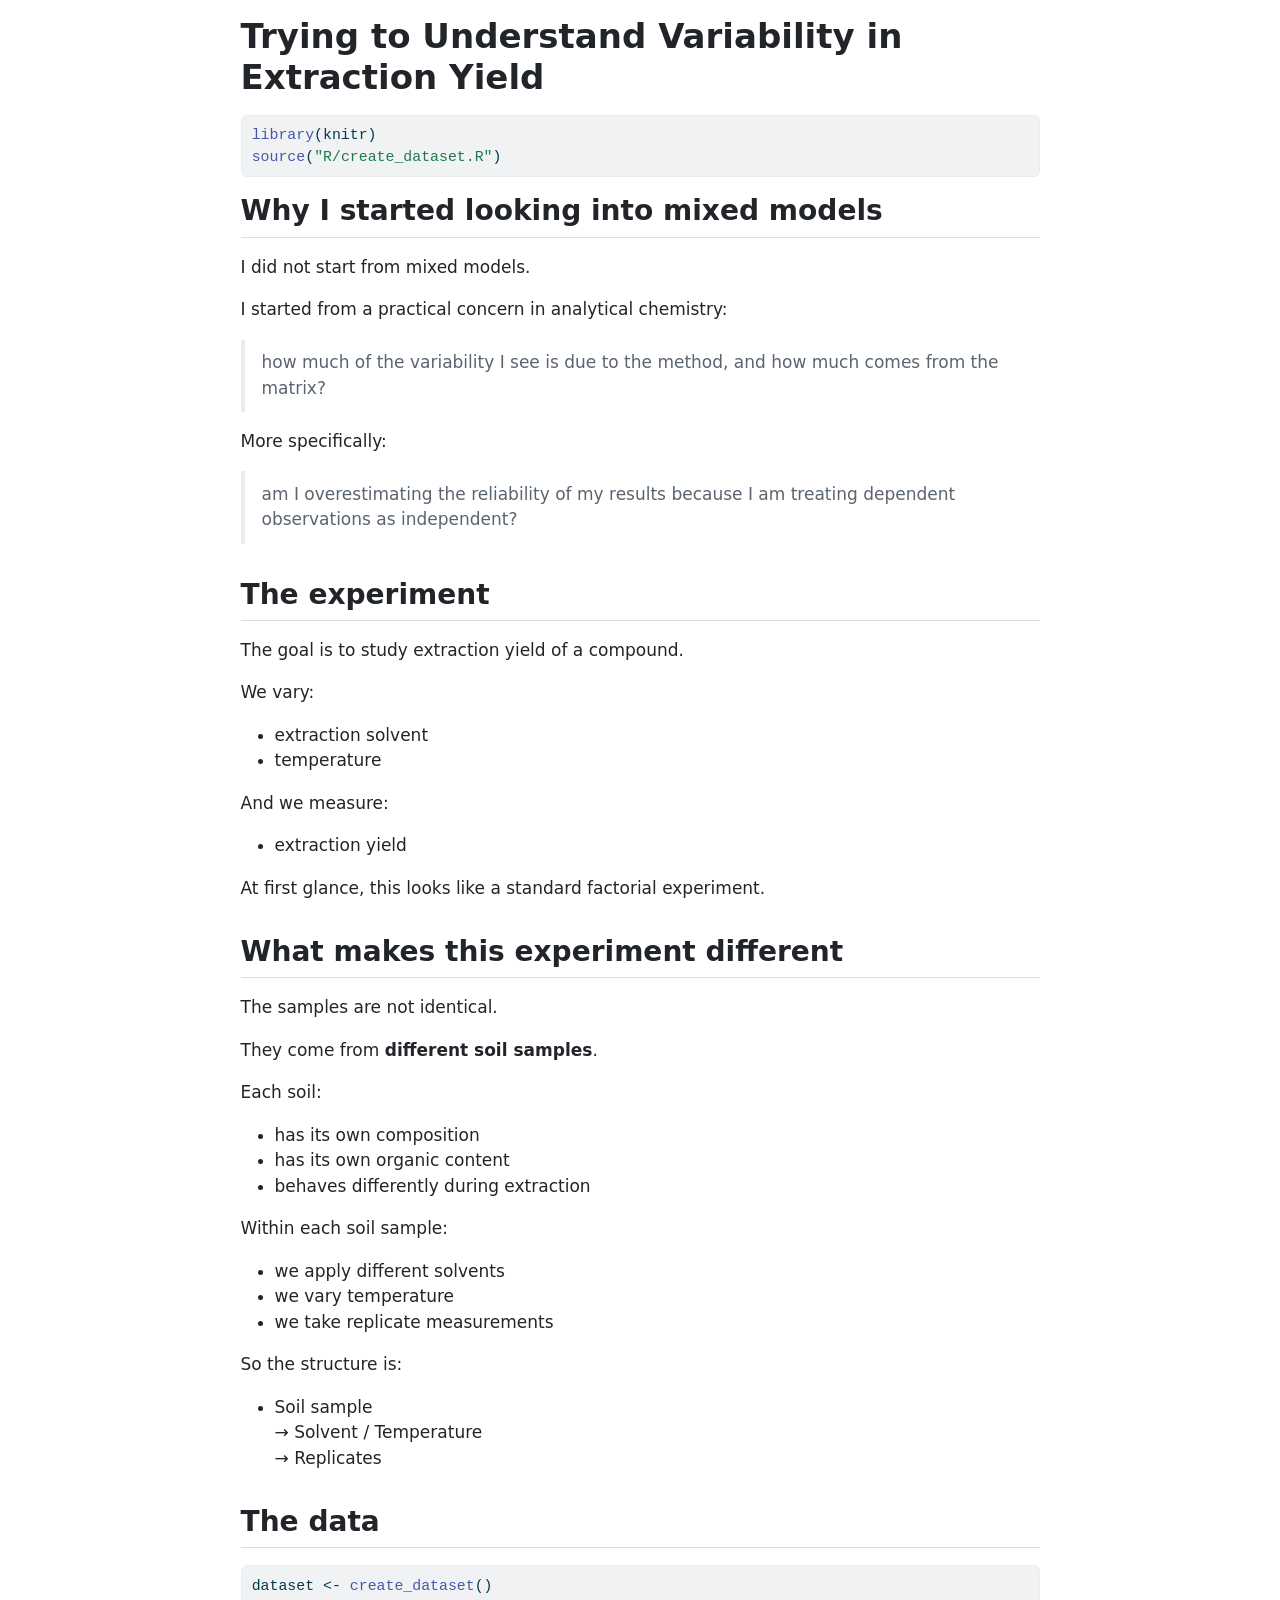
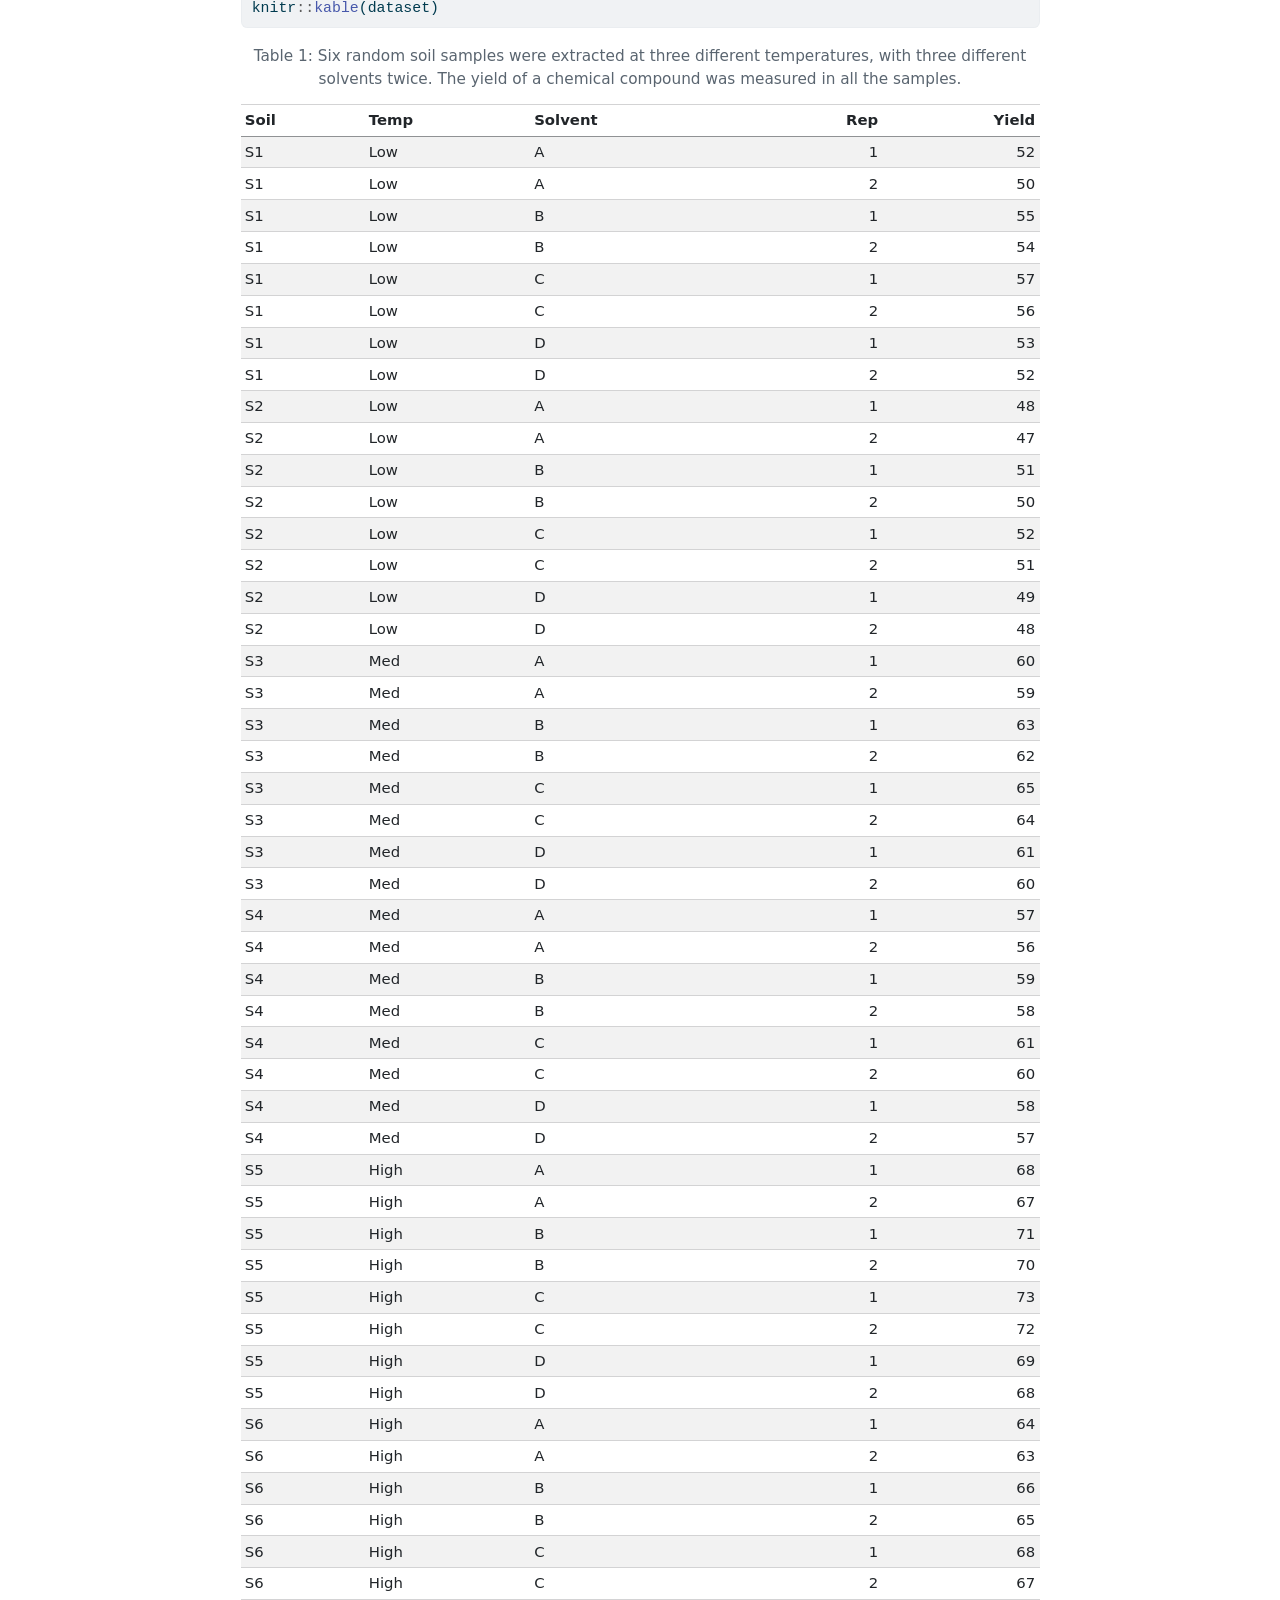
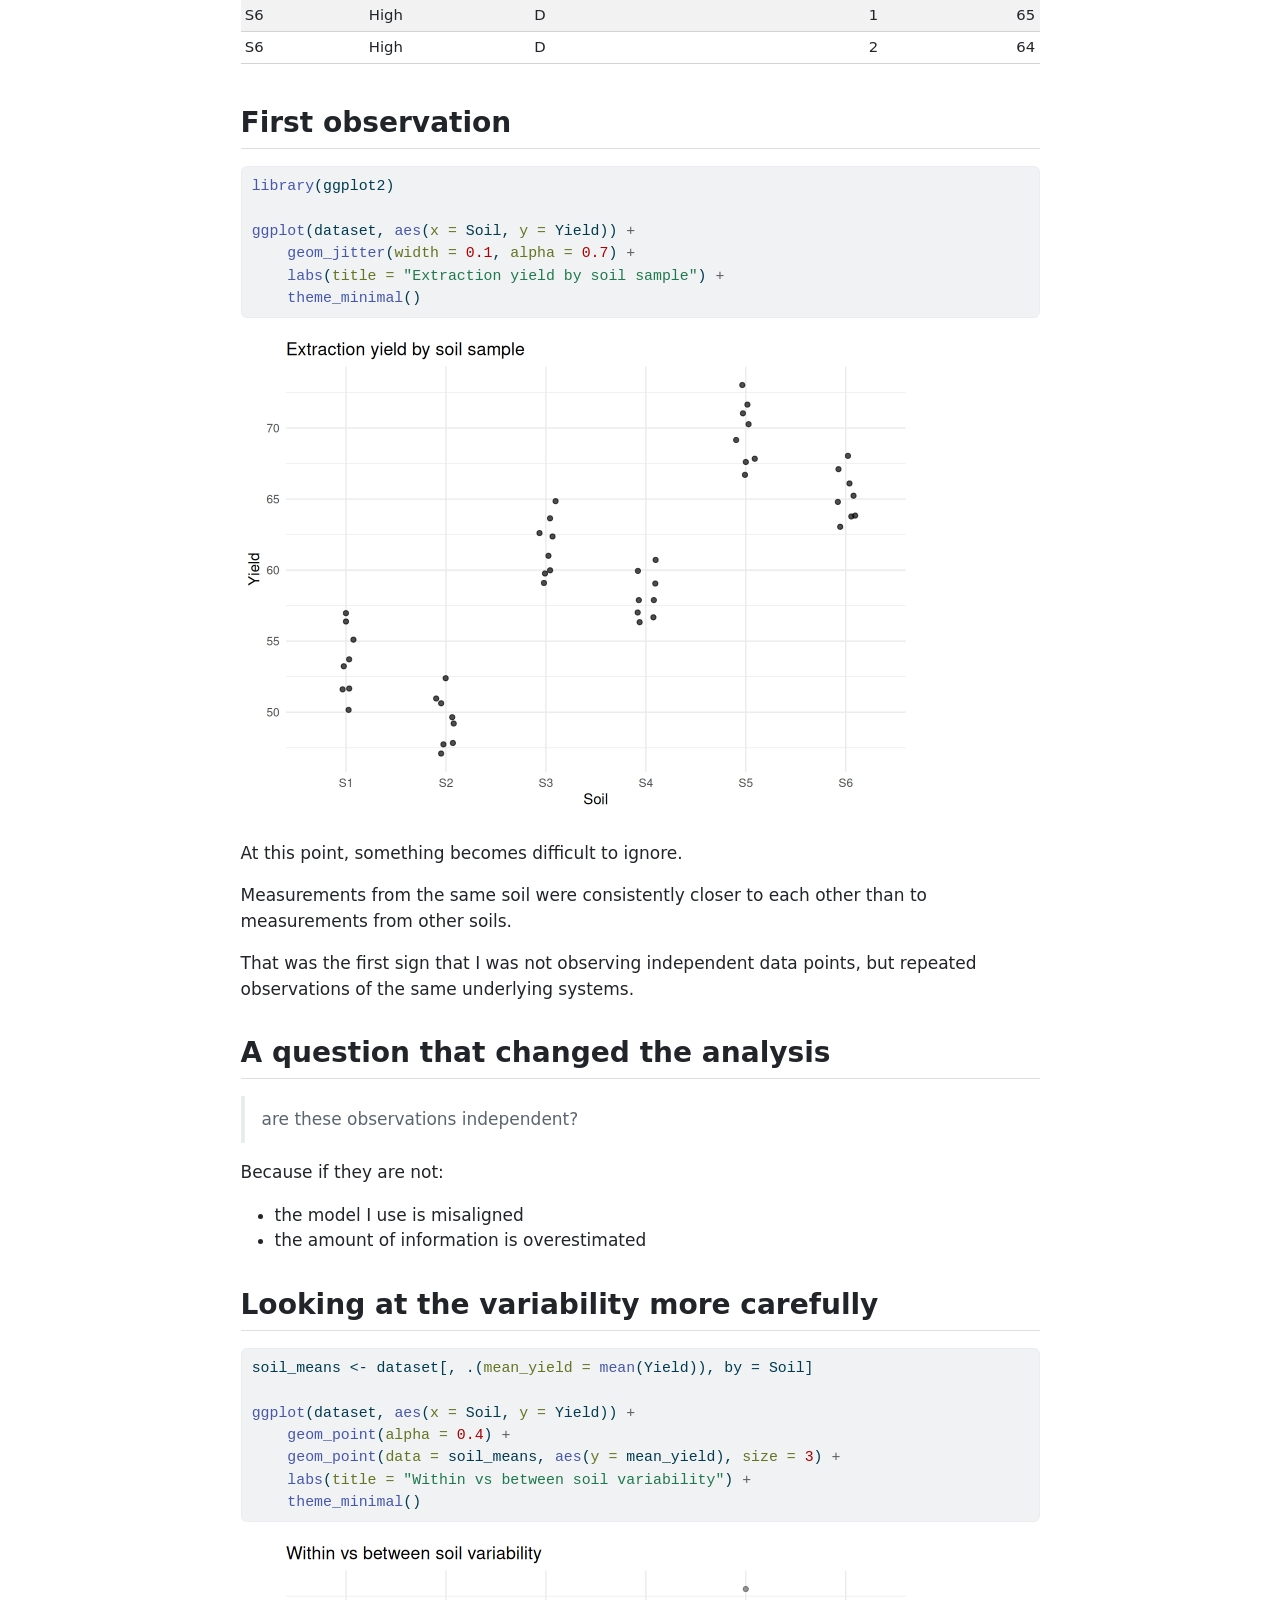
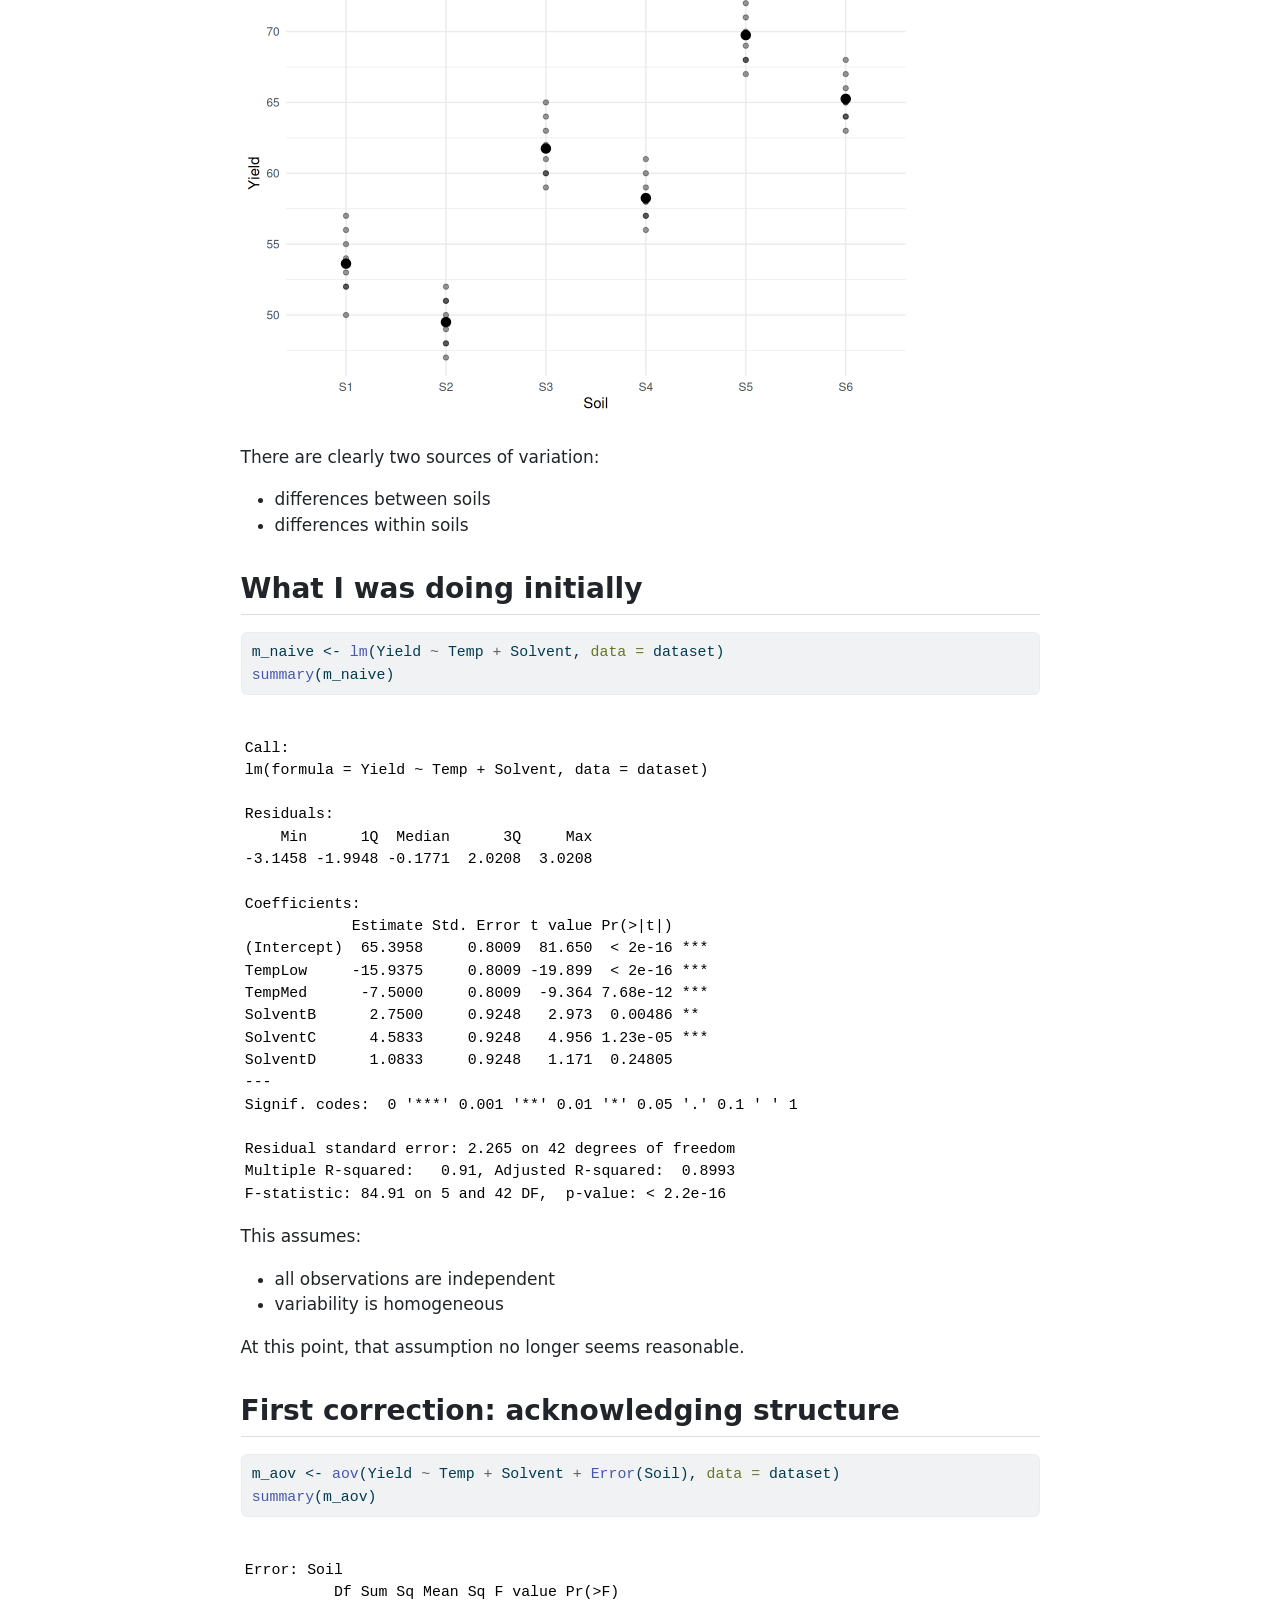
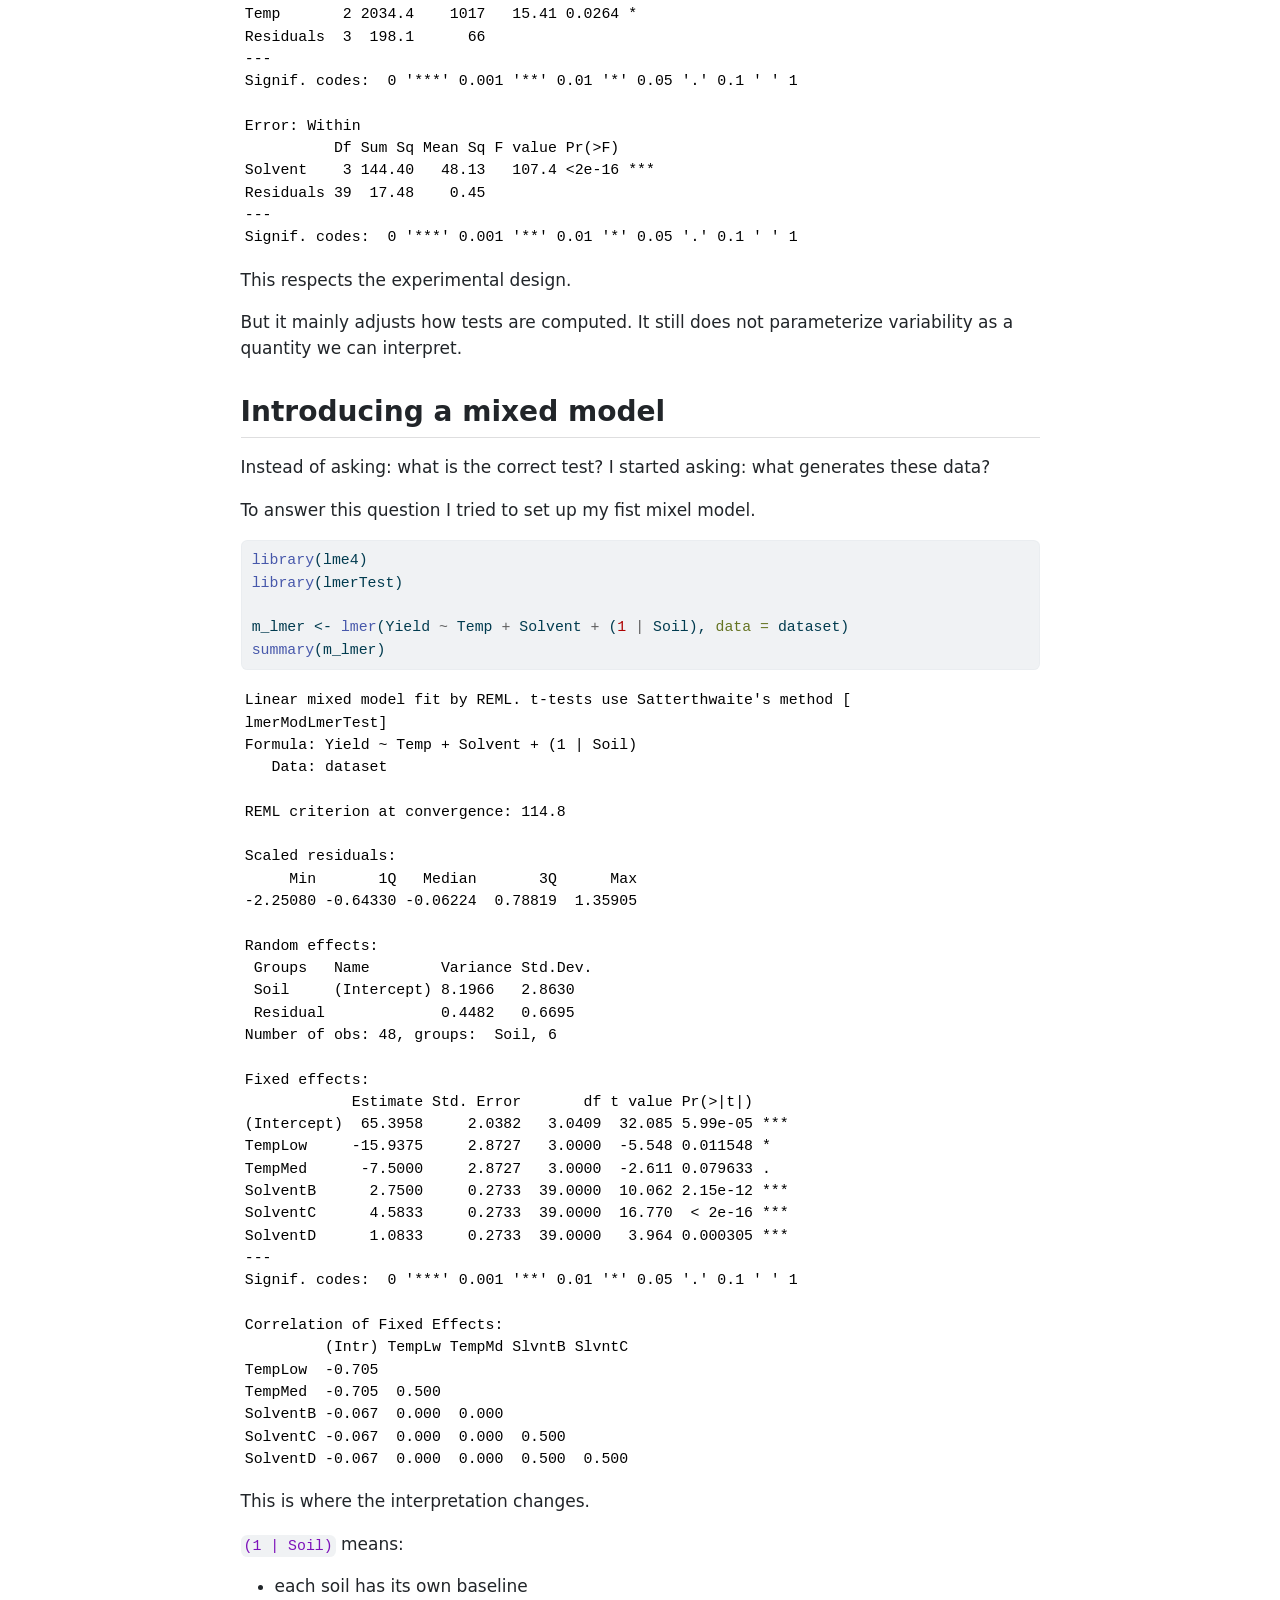
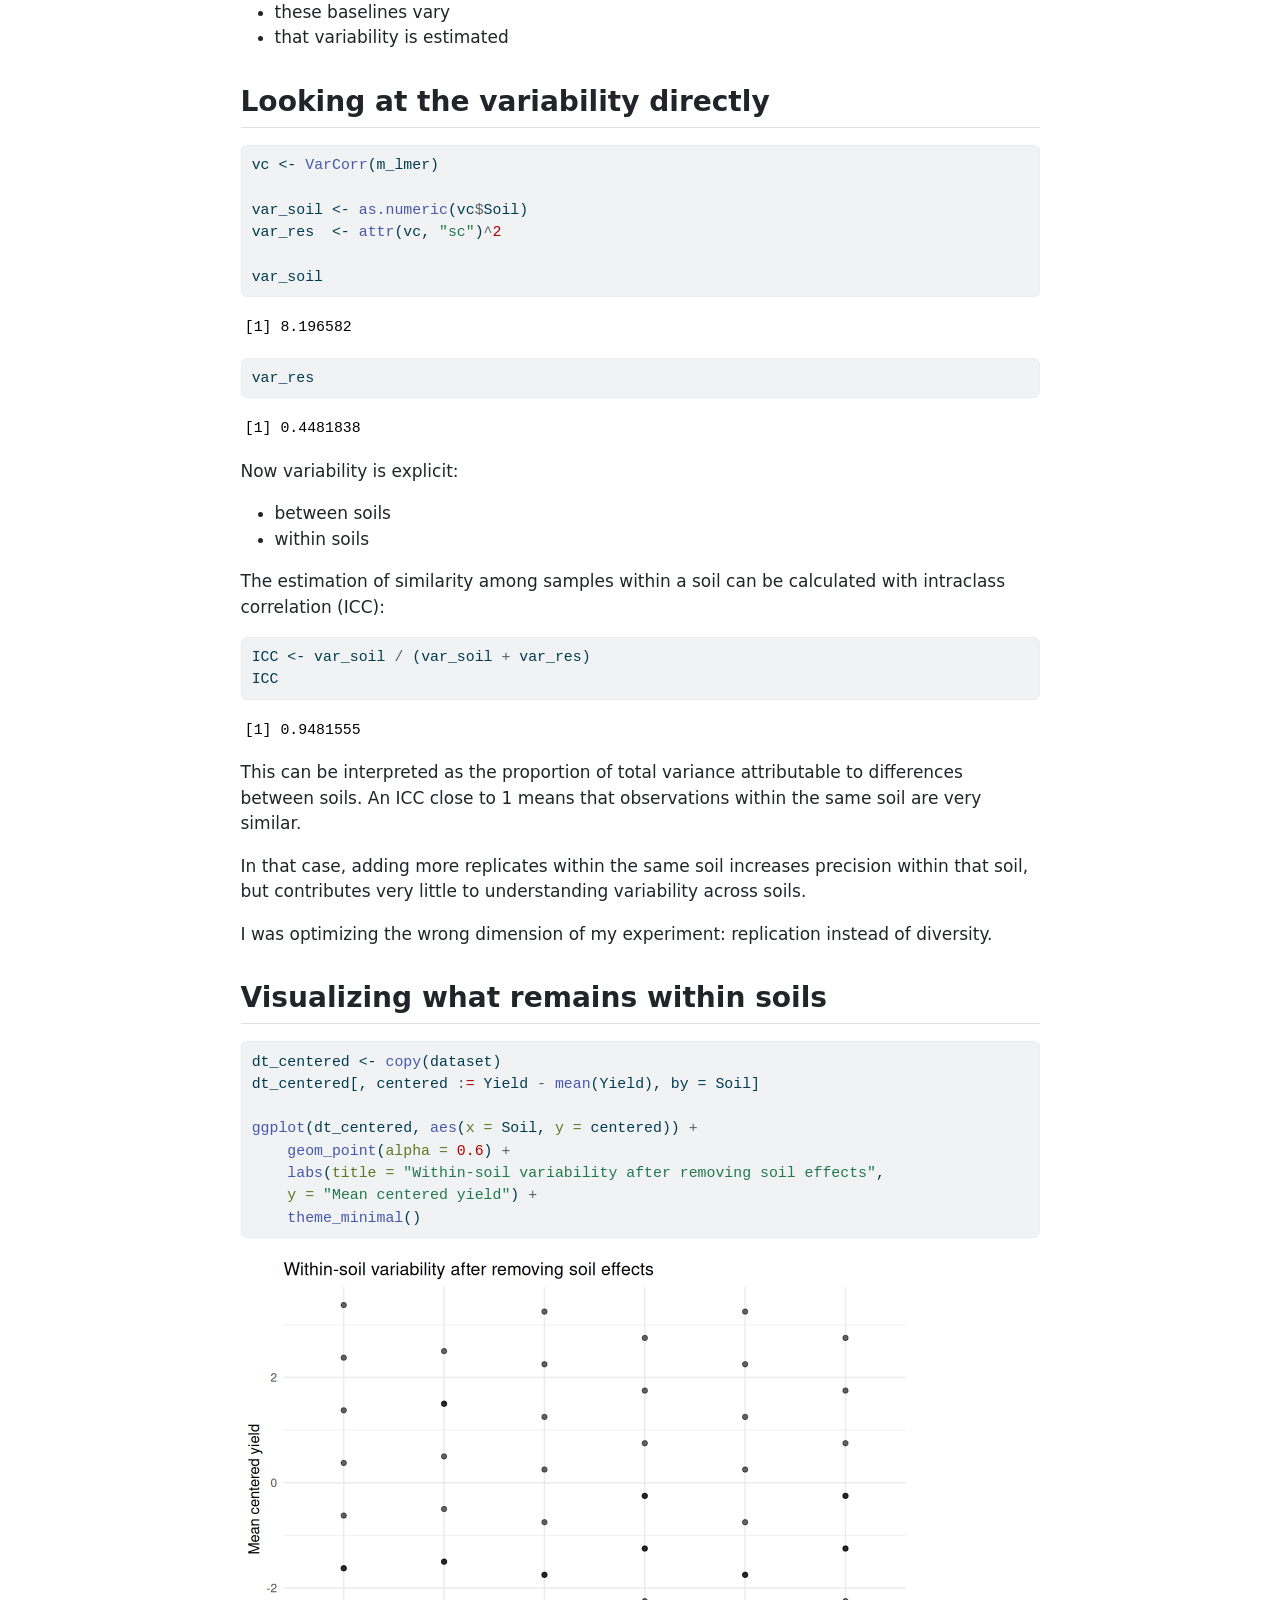
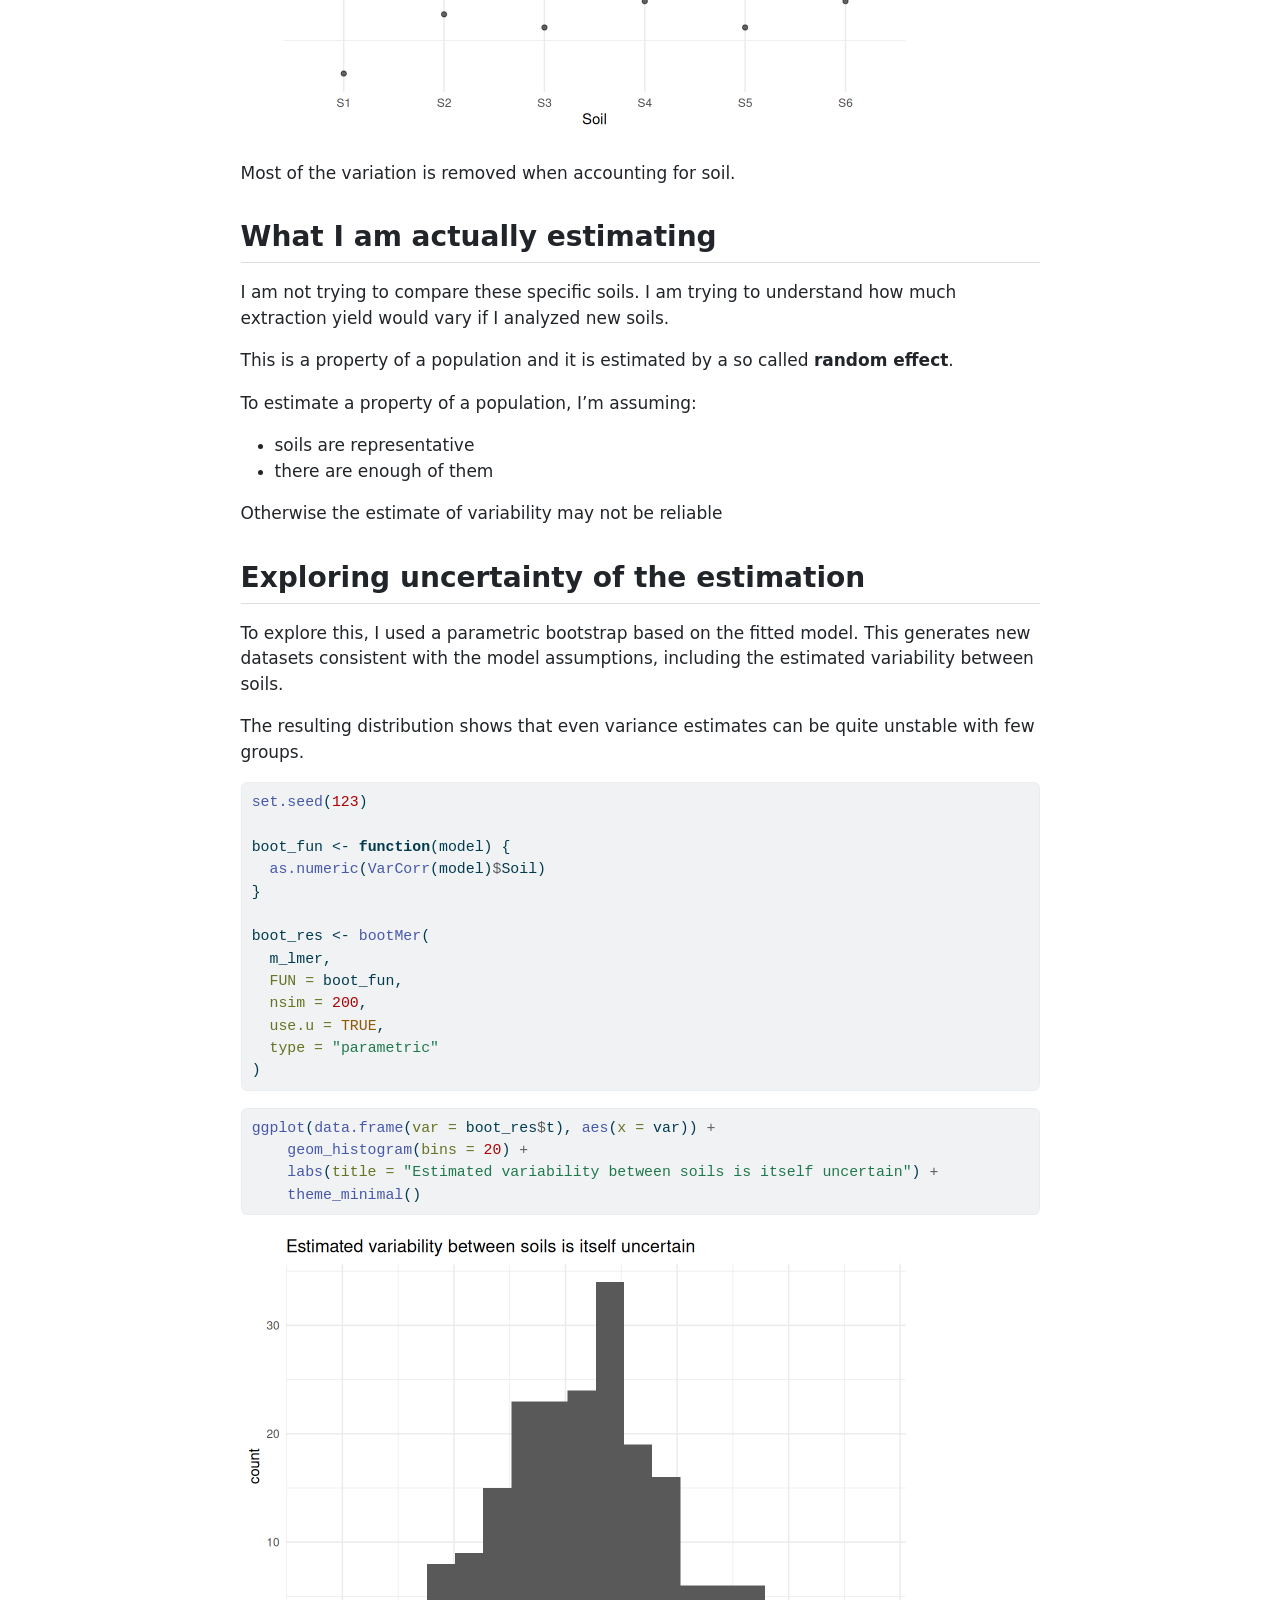
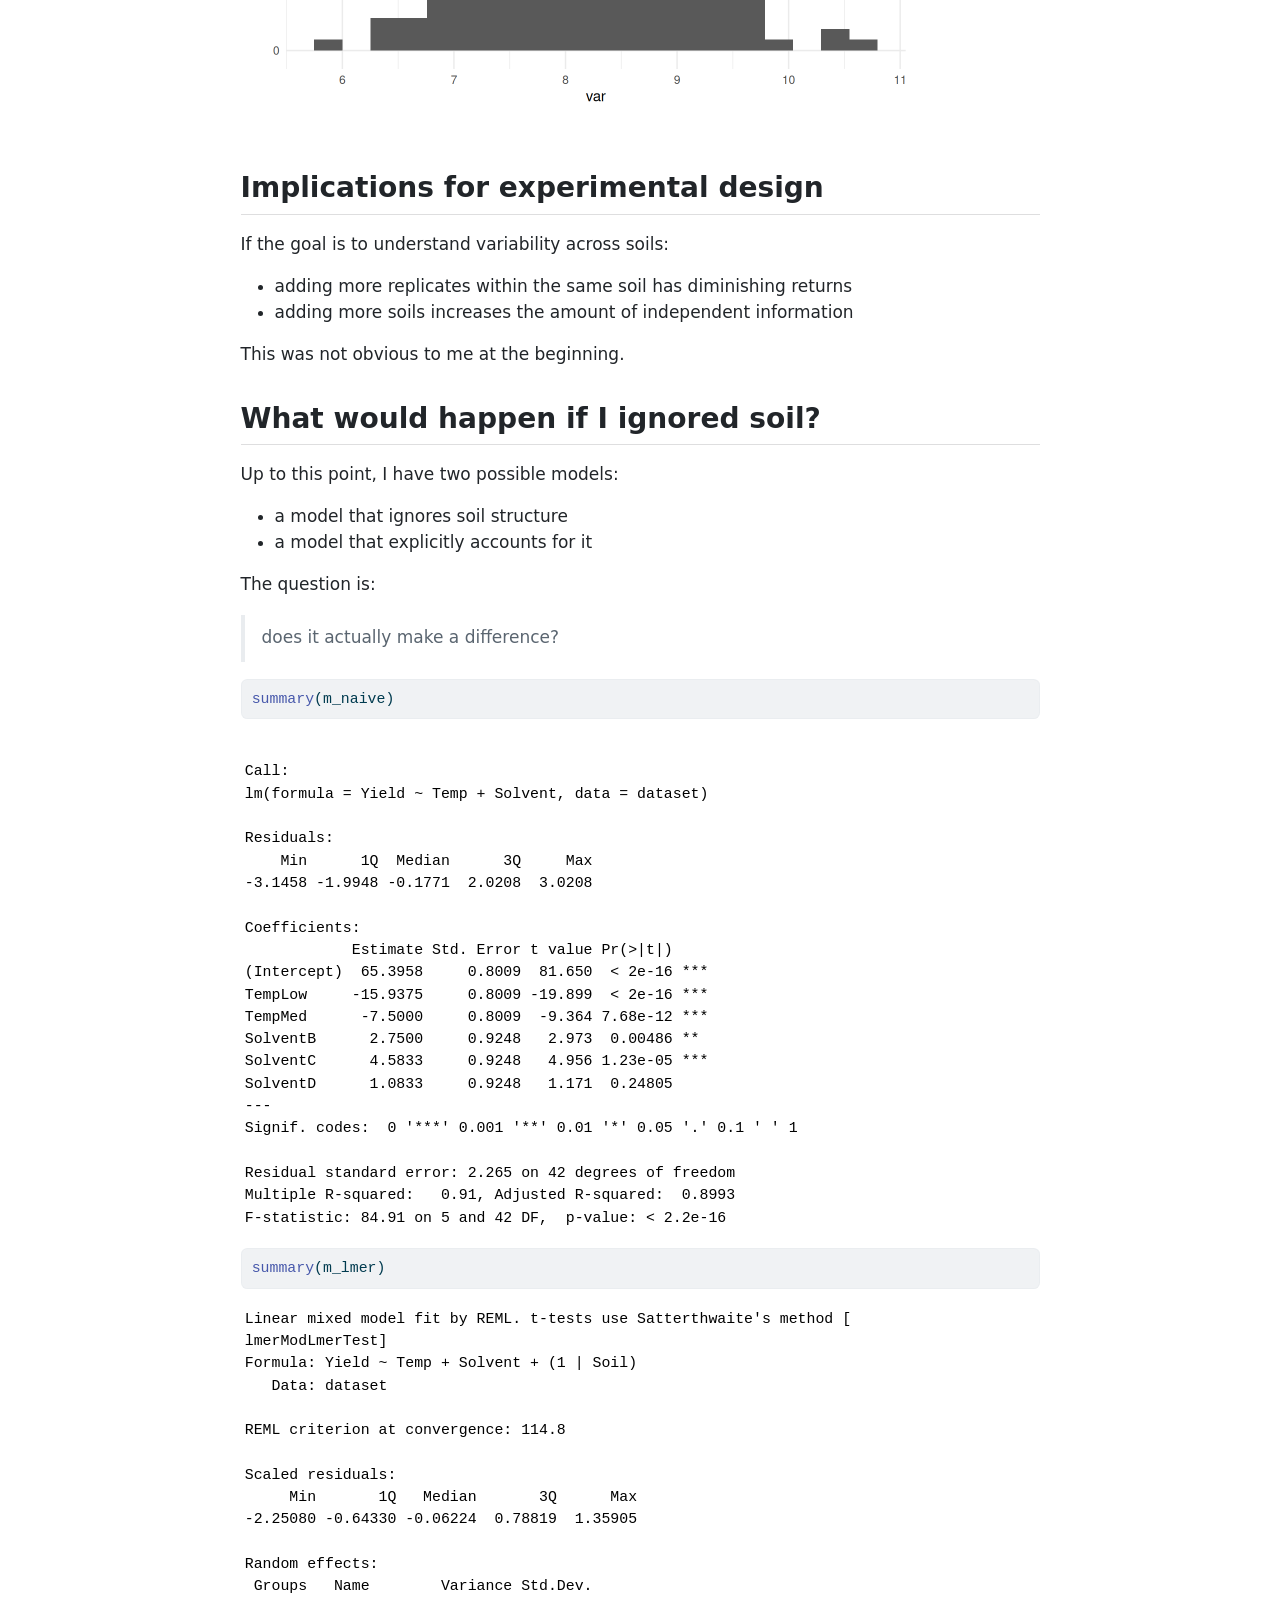
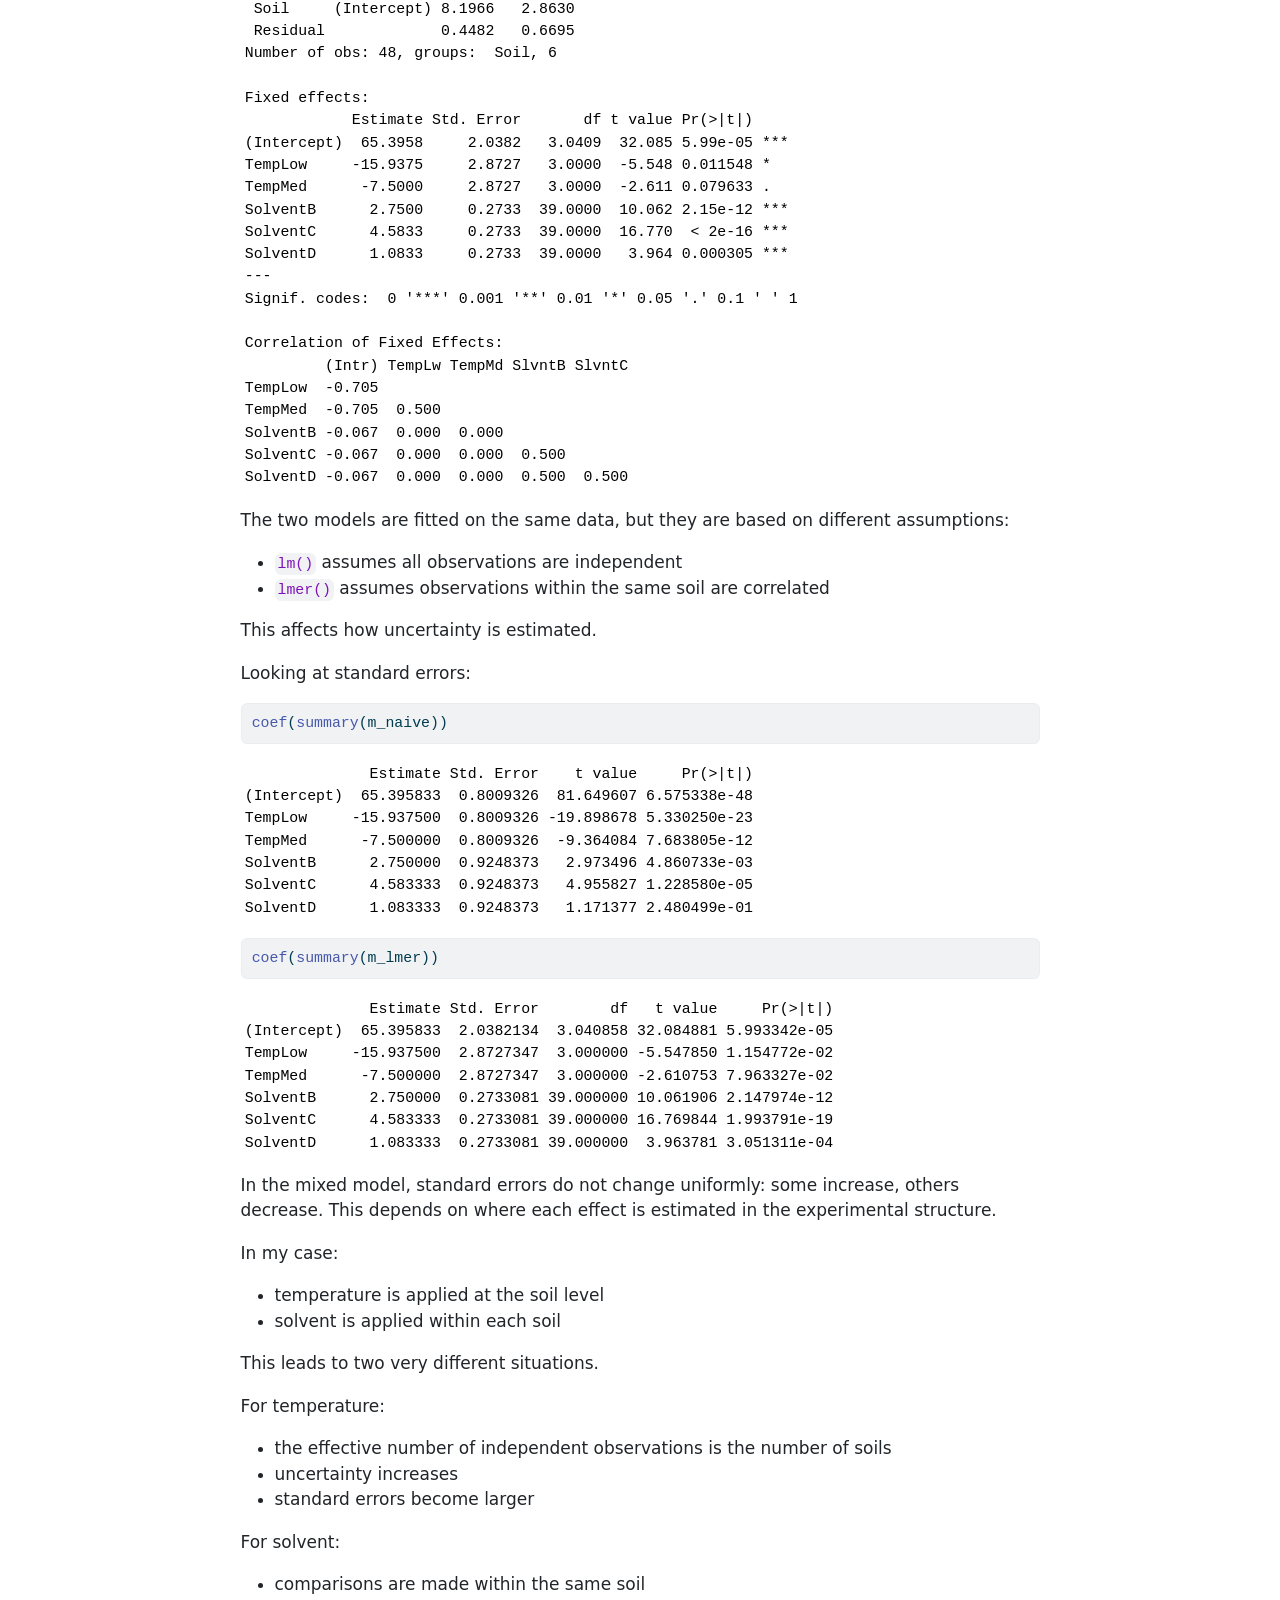
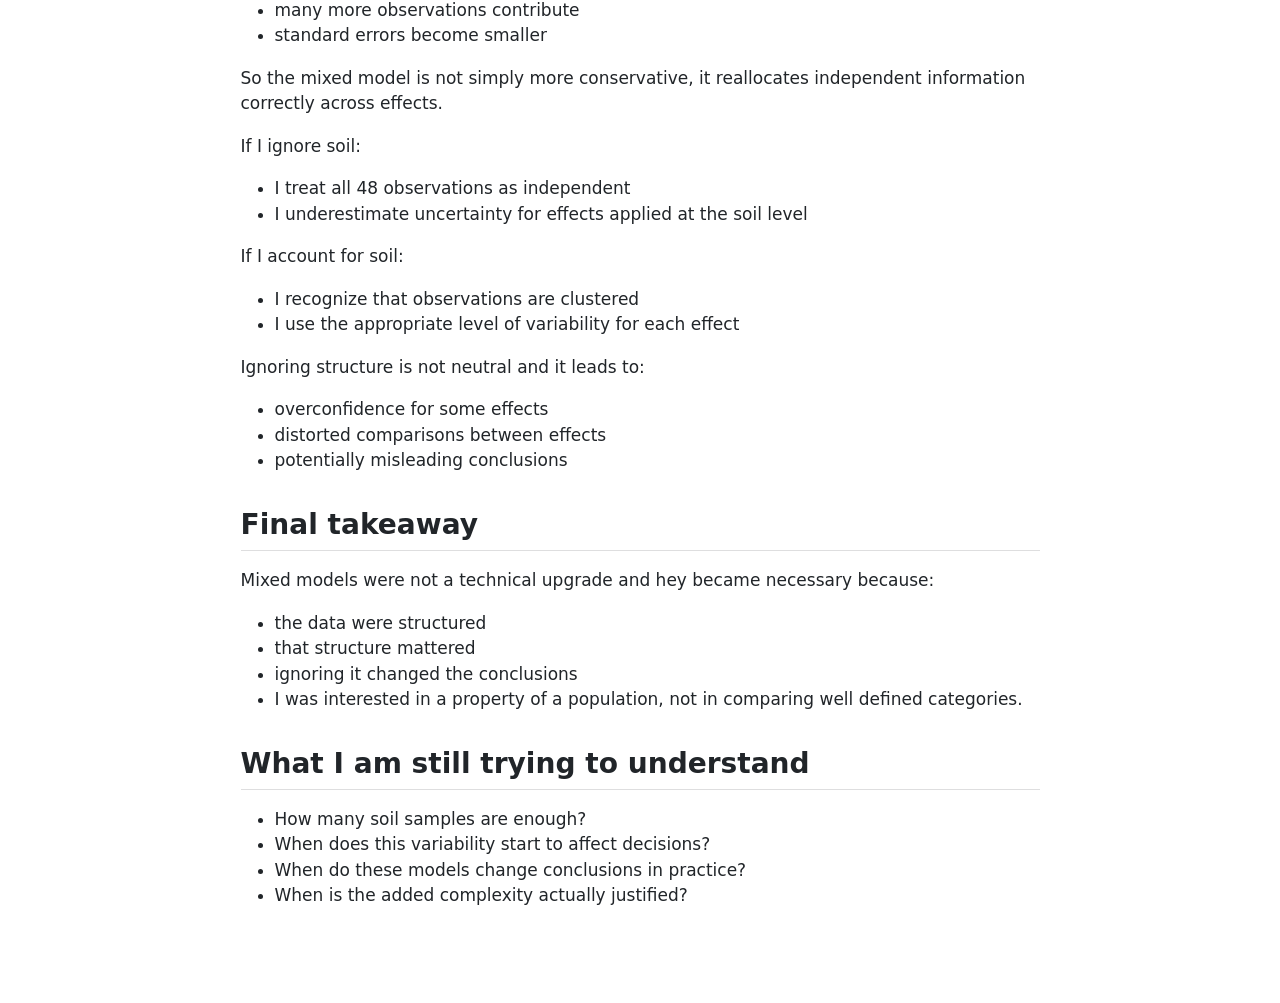
==== commit e885f6a2: "Built site for gh-pages" ====
--- a/index.html
+++ b/index.html
@@ -71,7 +71,7 @@
 <link href="report_files/libs/quarto-html/quarto-syntax-highlighting-7f8f88aac4f3542376d5c11b86a4c14d.css" rel="stylesheet" id="quarto-text-highlighting-styles">
 <script src="report_files/libs/bootstrap/bootstrap.min.js"></script>
 <link href="report_files/libs/bootstrap/bootstrap-icons.css" rel="stylesheet">
-<link href="report_files/libs/bootstrap/bootstrap-0fb6984058f7f9036de0a961a2d705fc.min.css" rel="stylesheet" append-hash="true" id="quarto-bootstrap" data-mode="light">
+<link href="report_files/libs/bootstrap/bootstrap-7f8d28353e1b7aed8a50cdb71f958a5d.min.css" rel="stylesheet" append-hash="true" id="quarto-bootstrap" data-mode="light">
 
 
 </head>
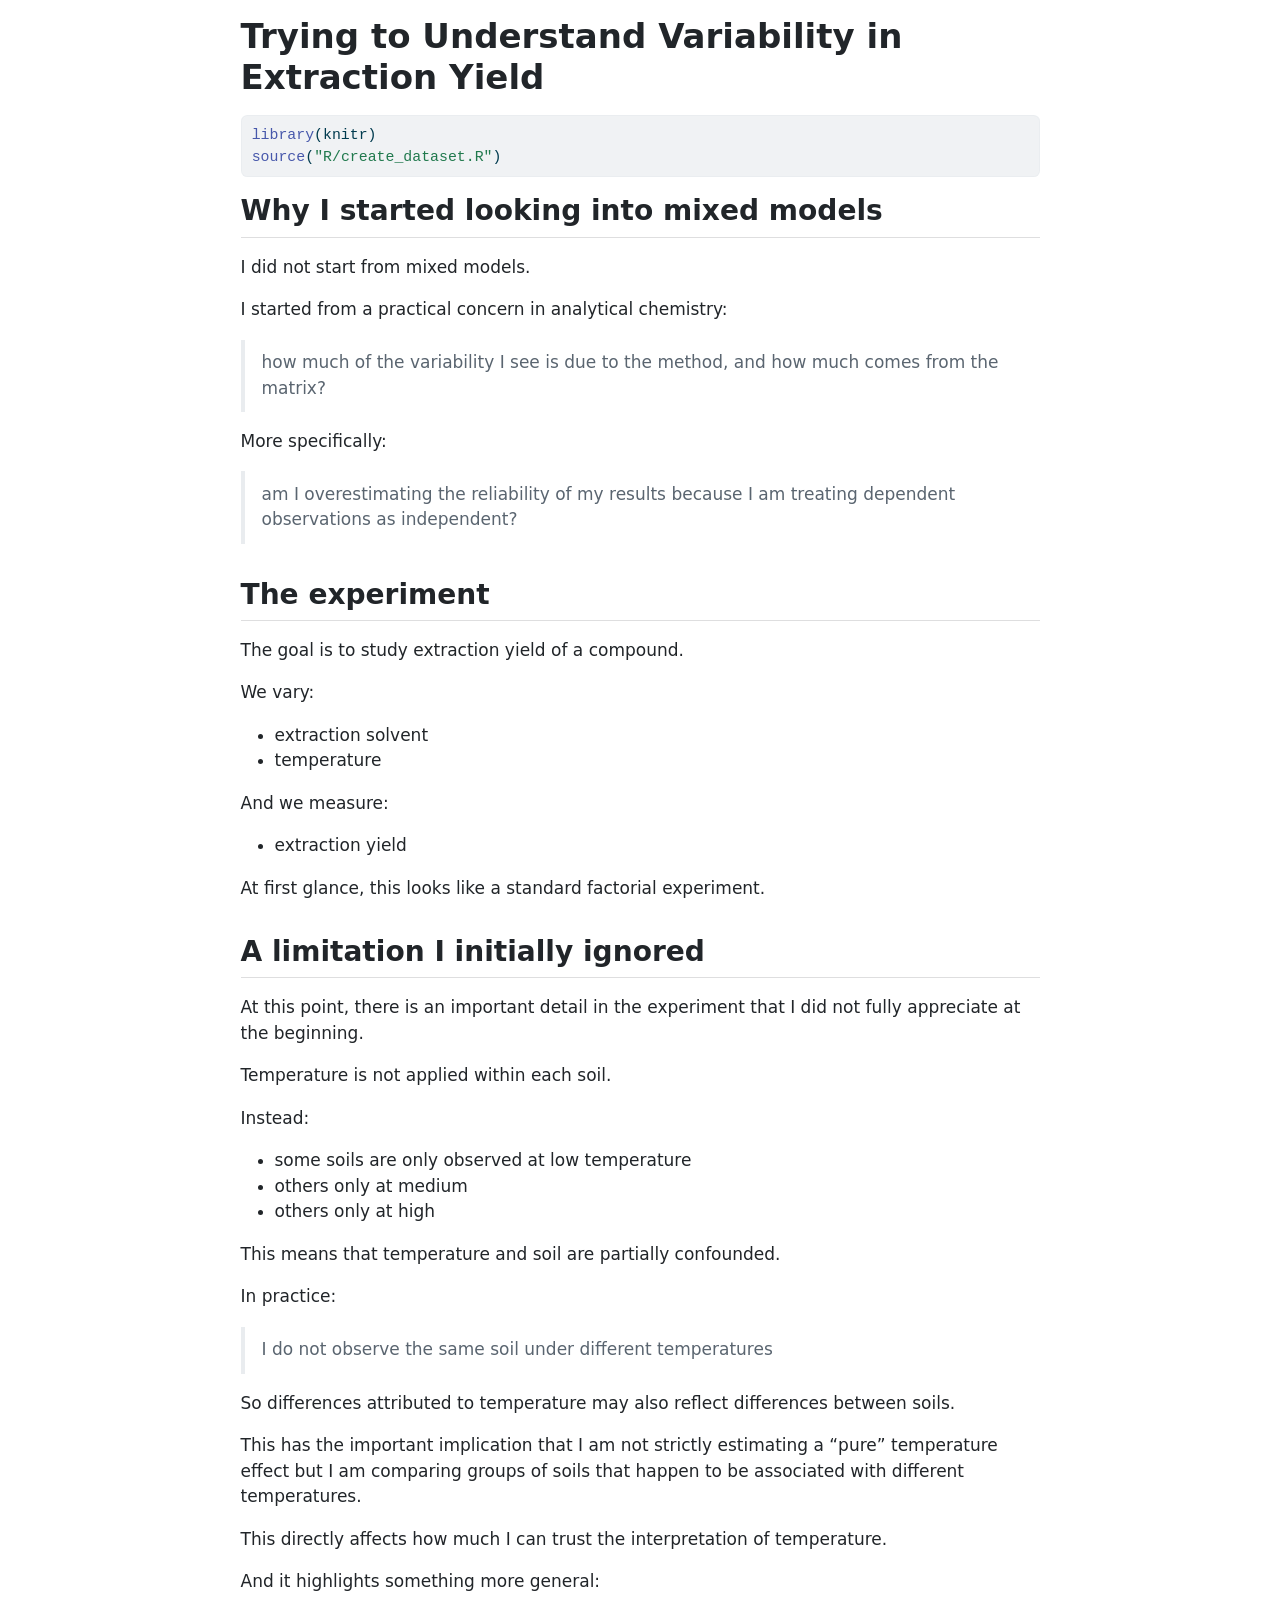
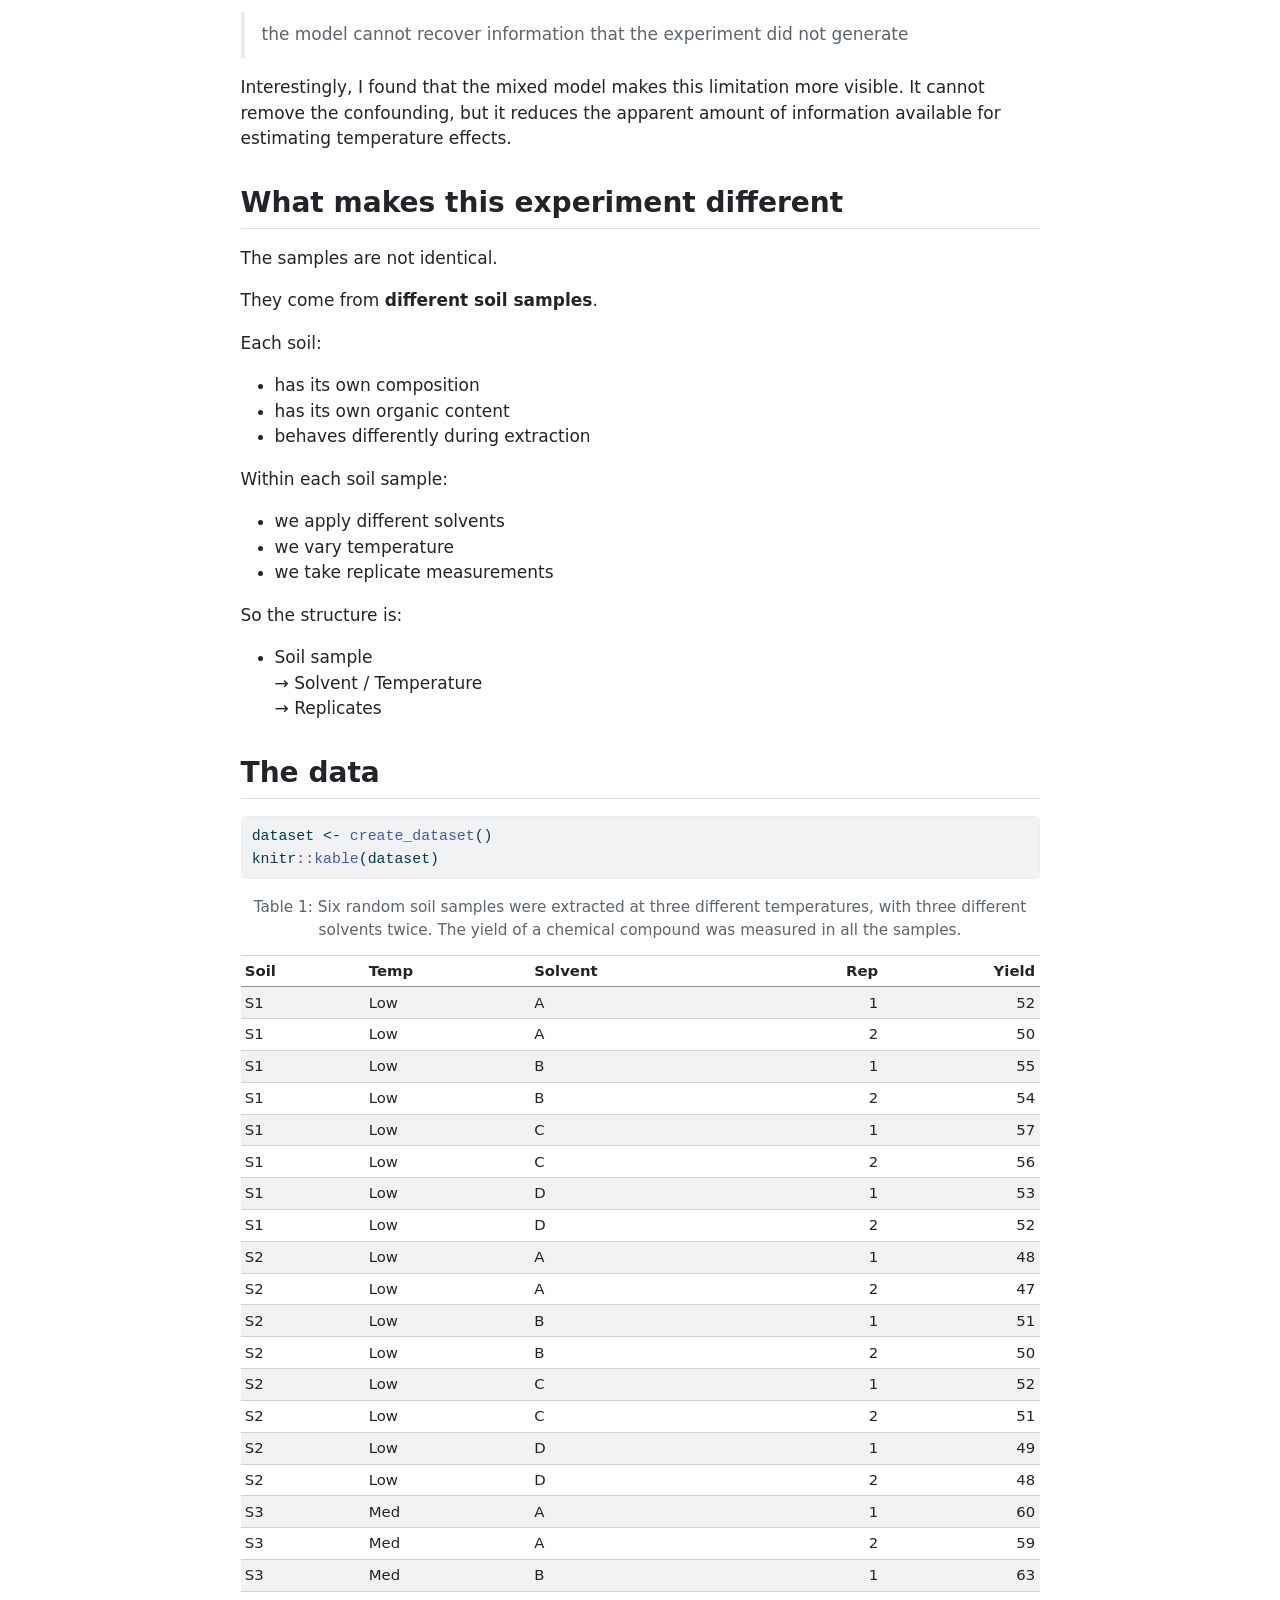
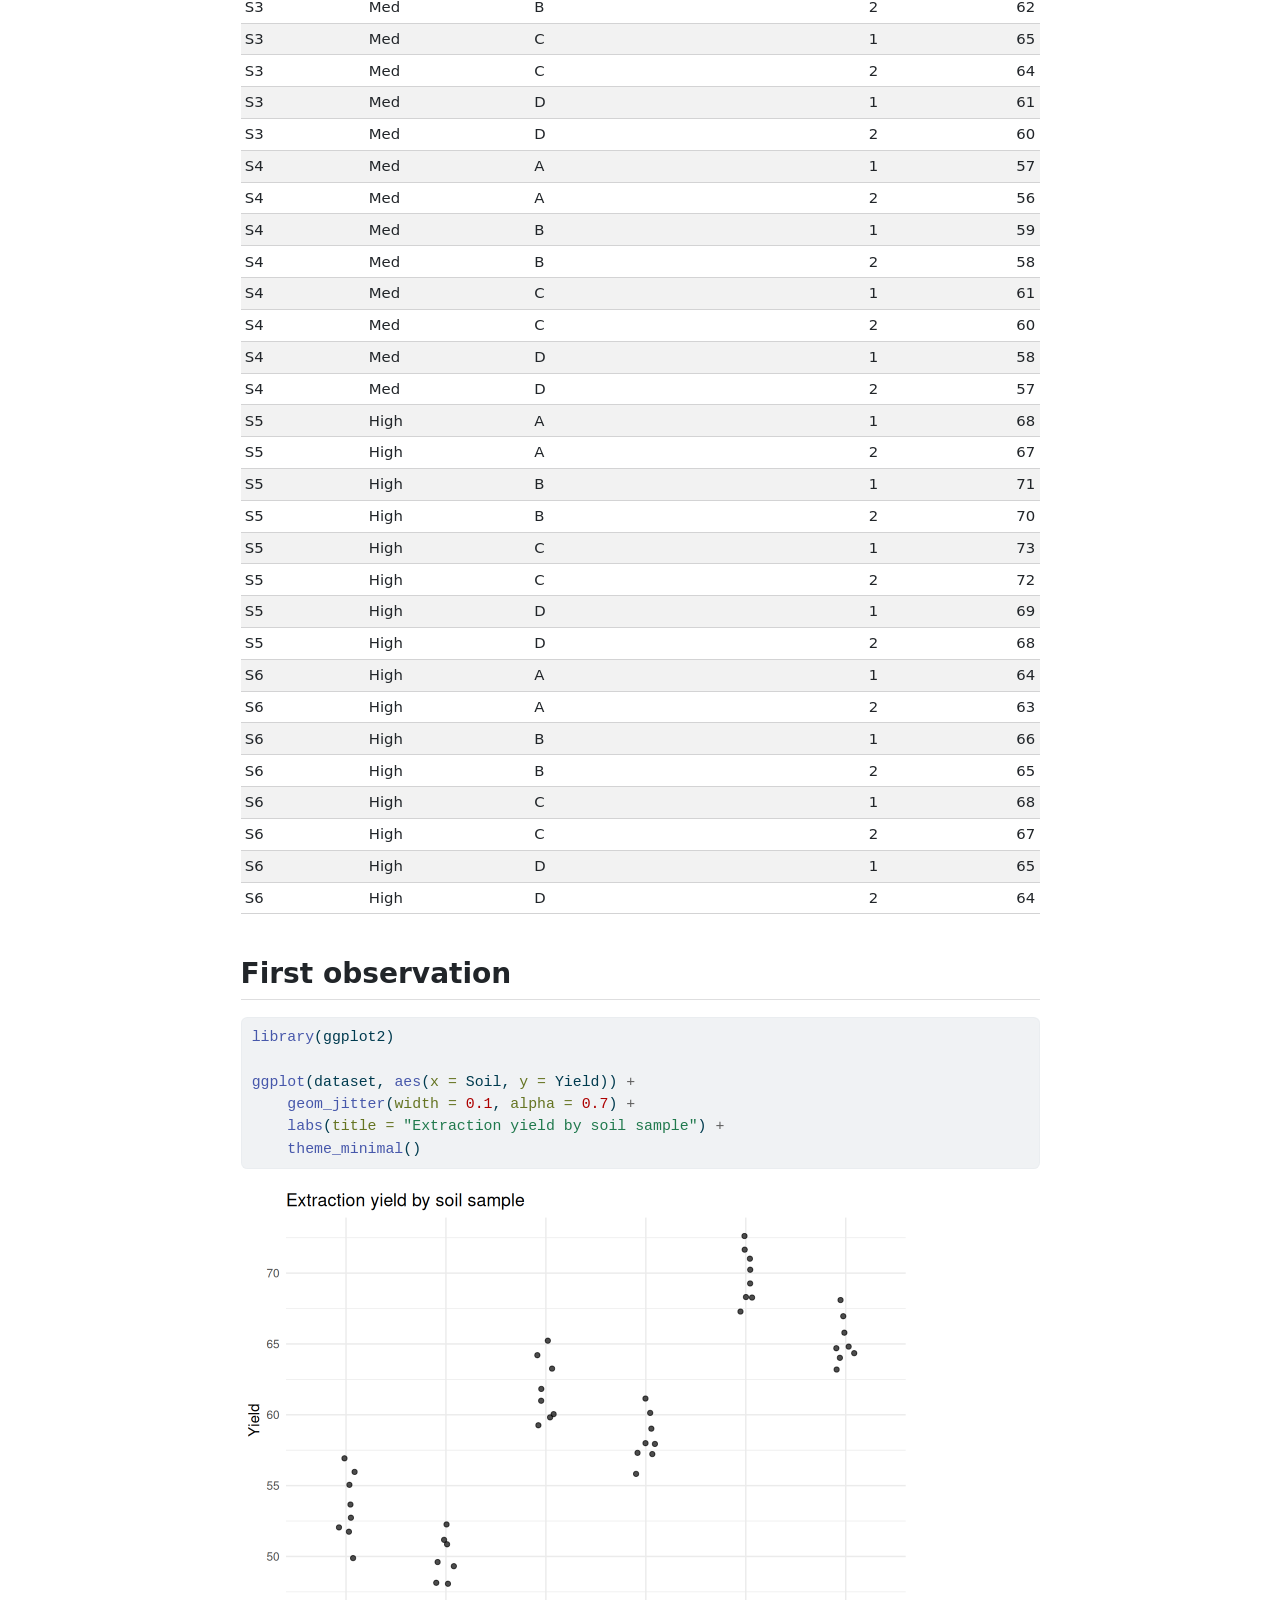
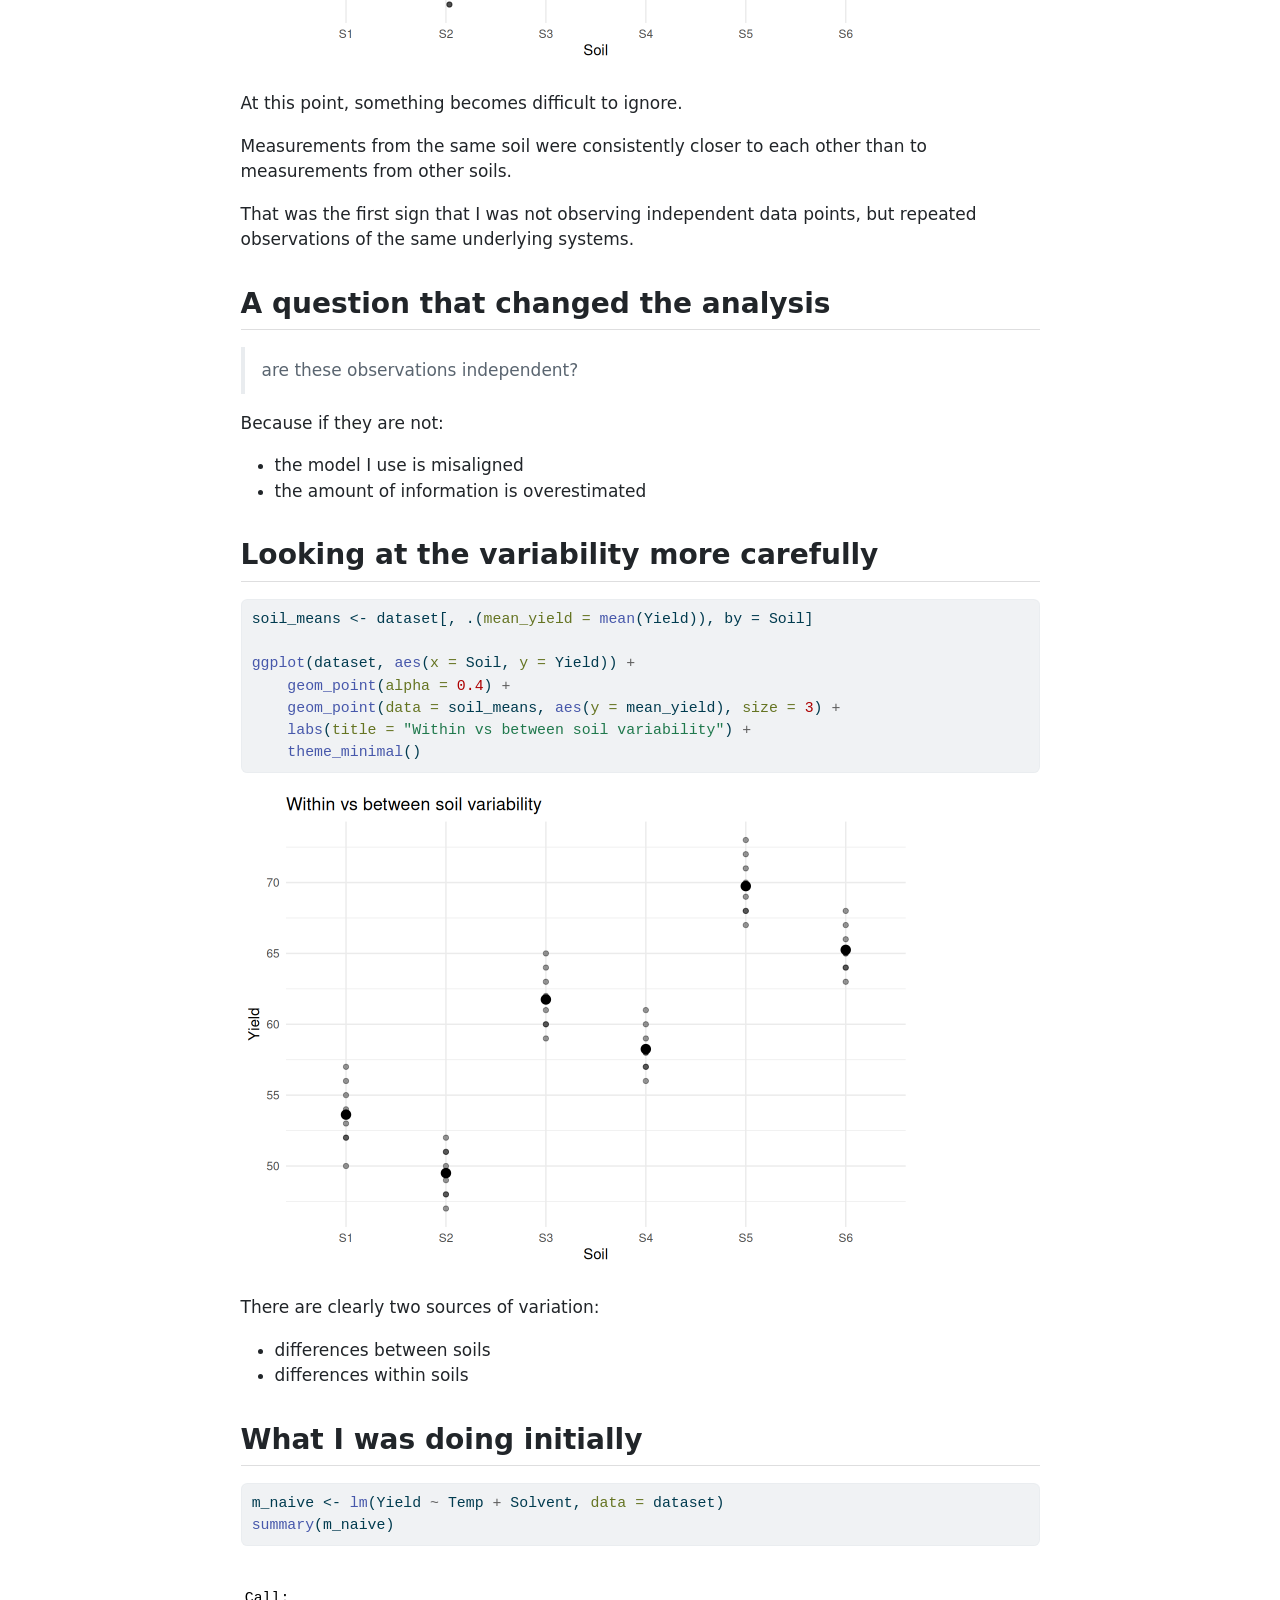
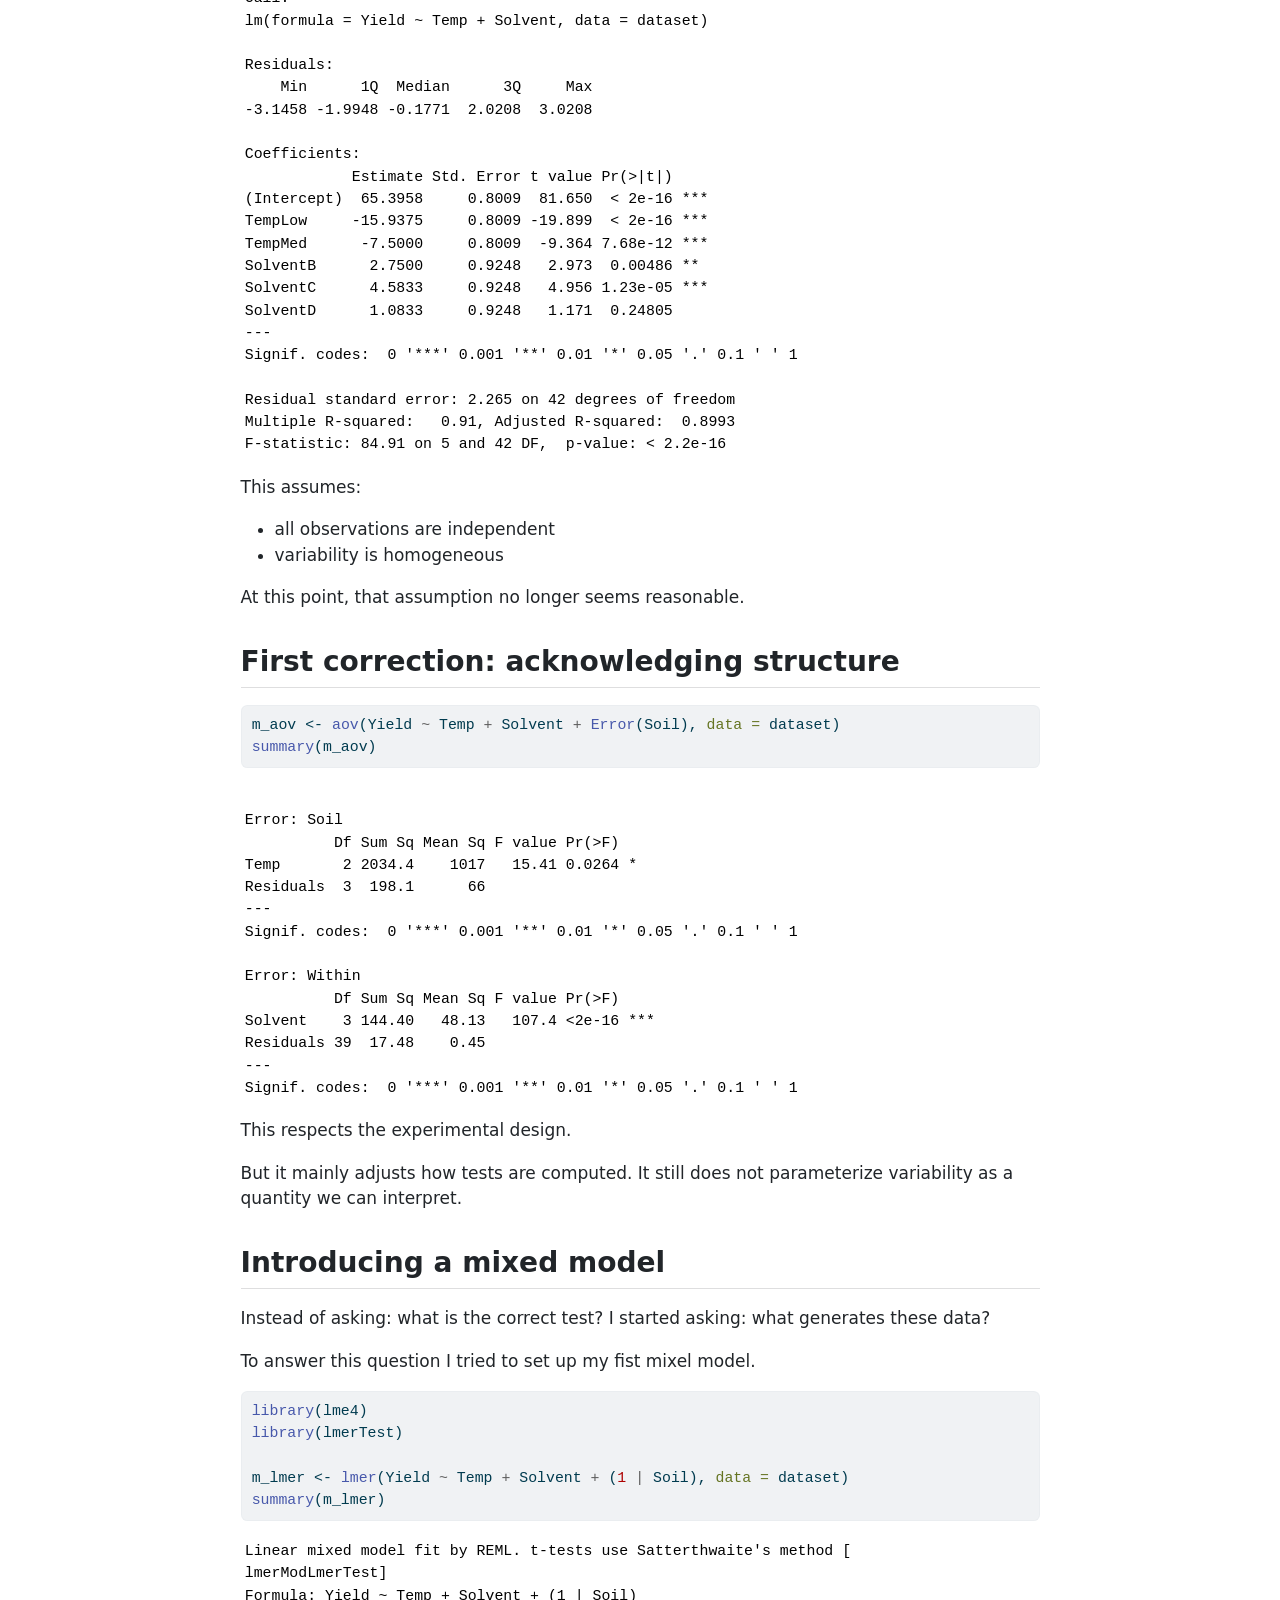
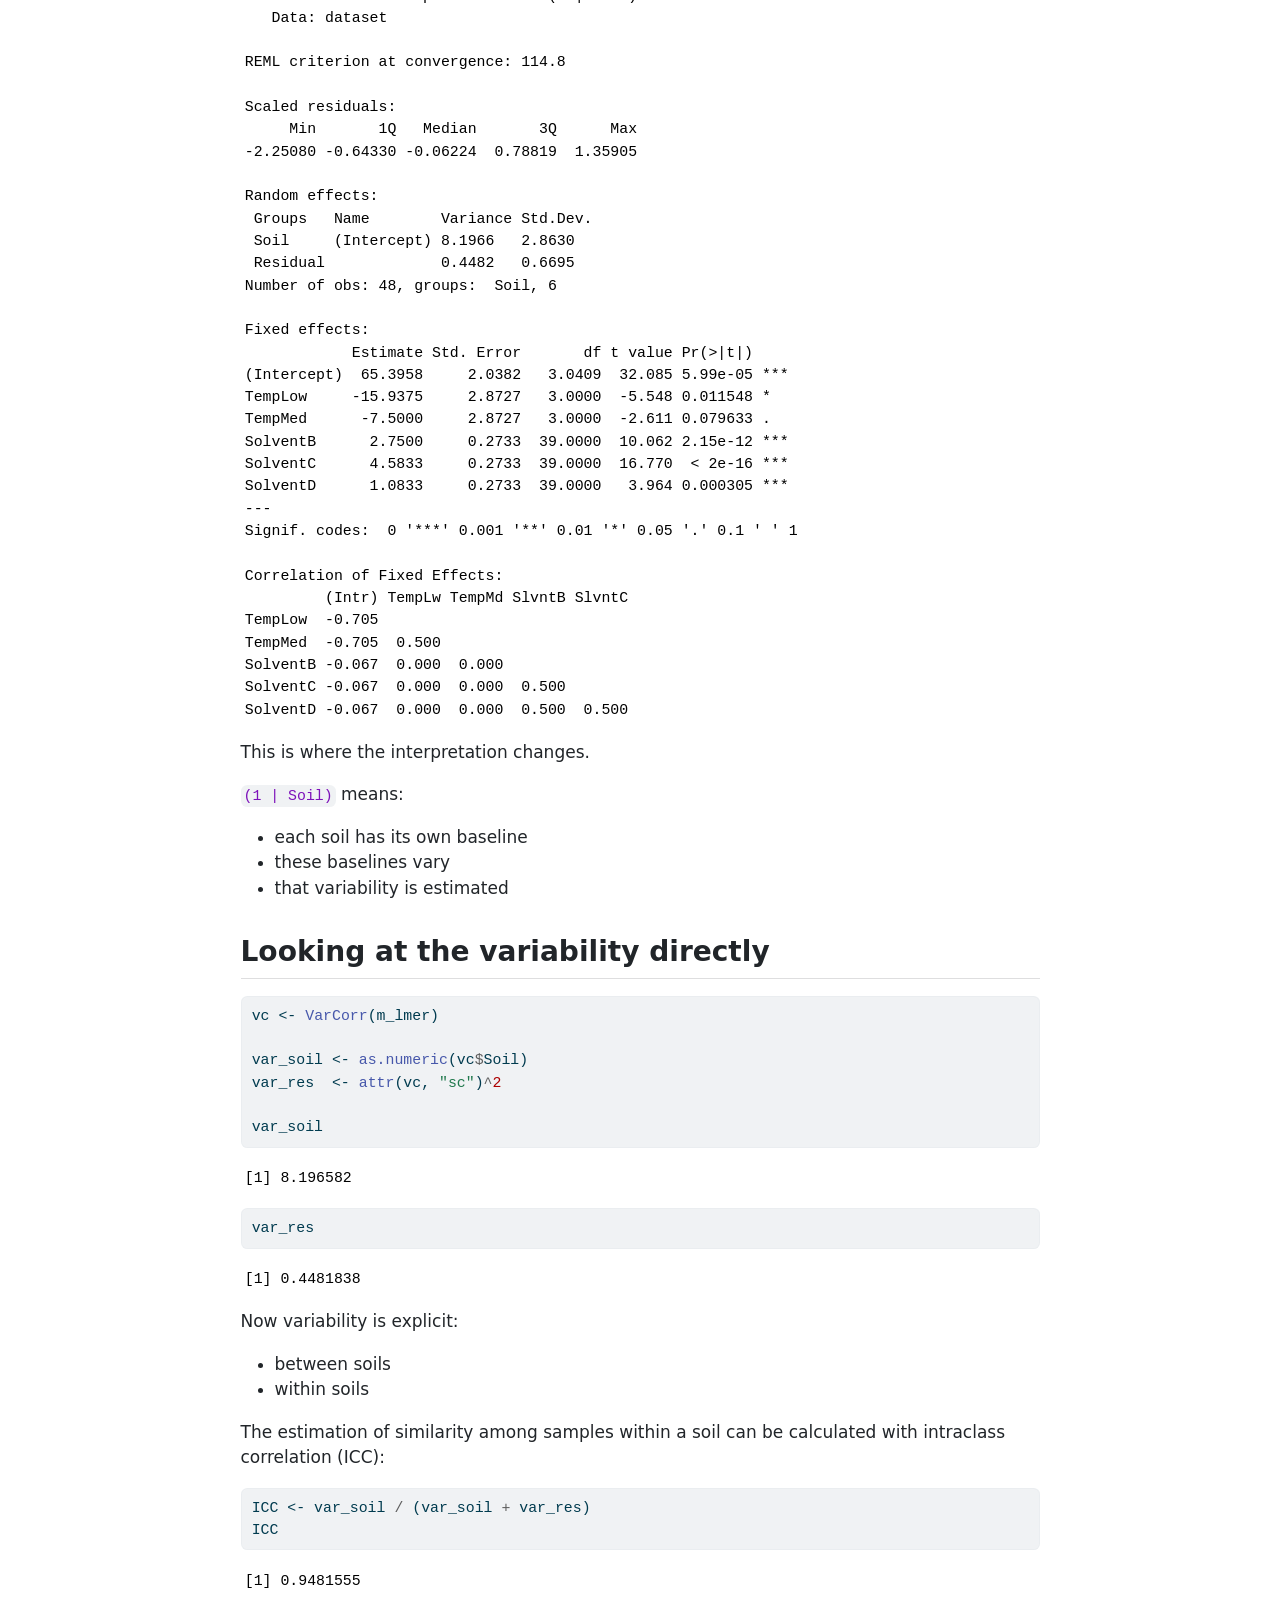
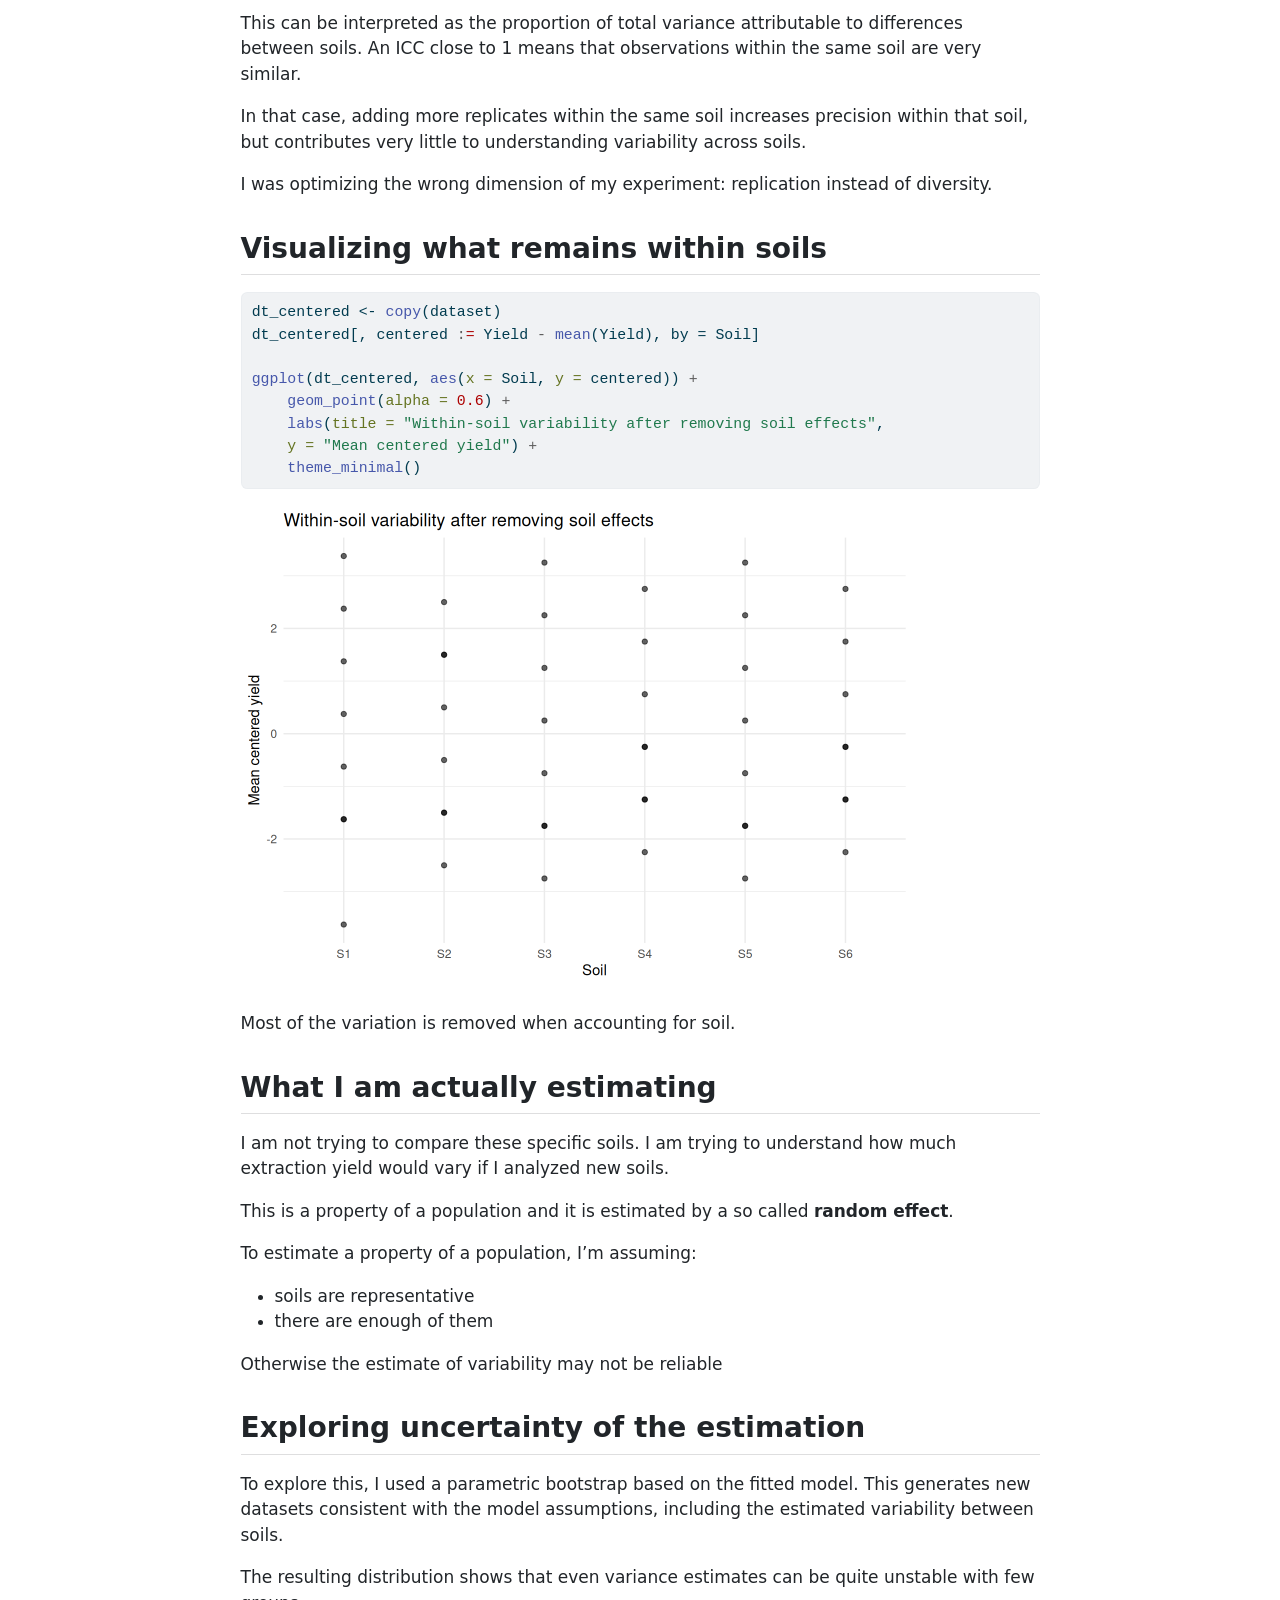
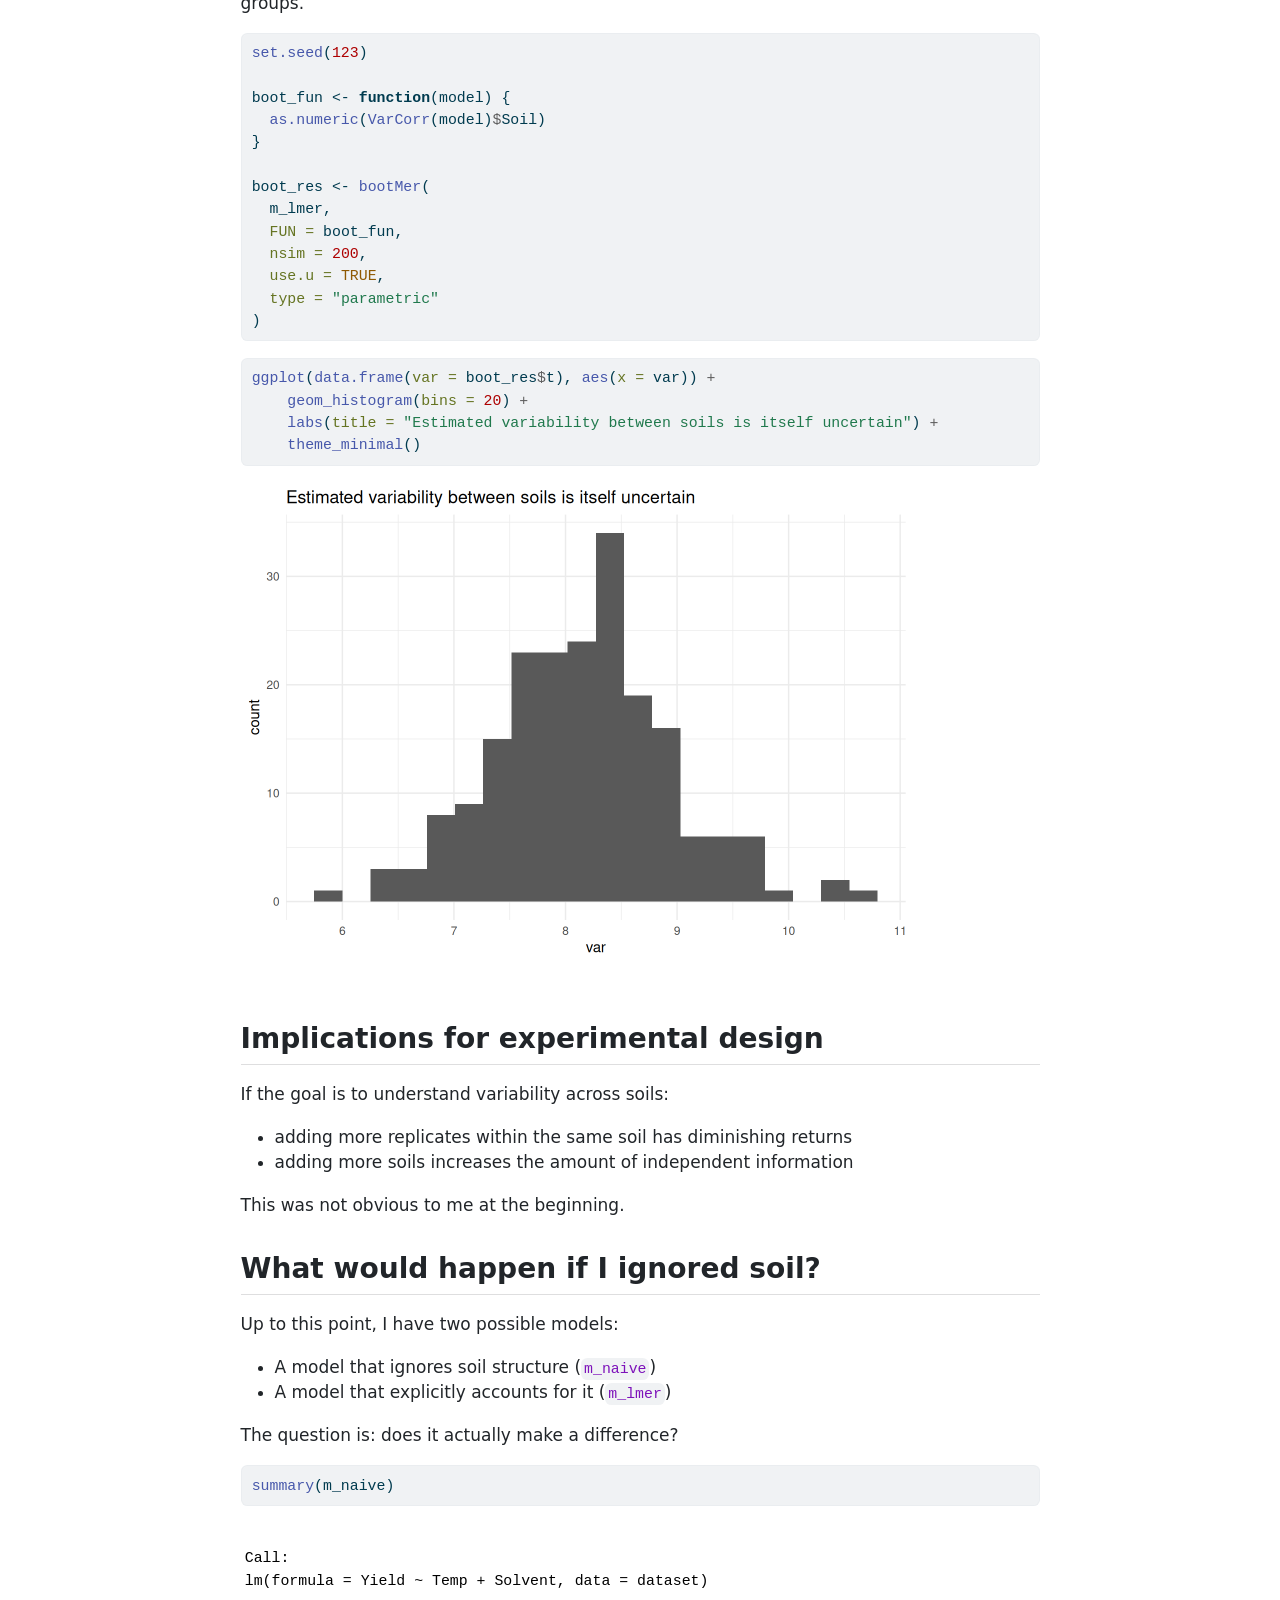
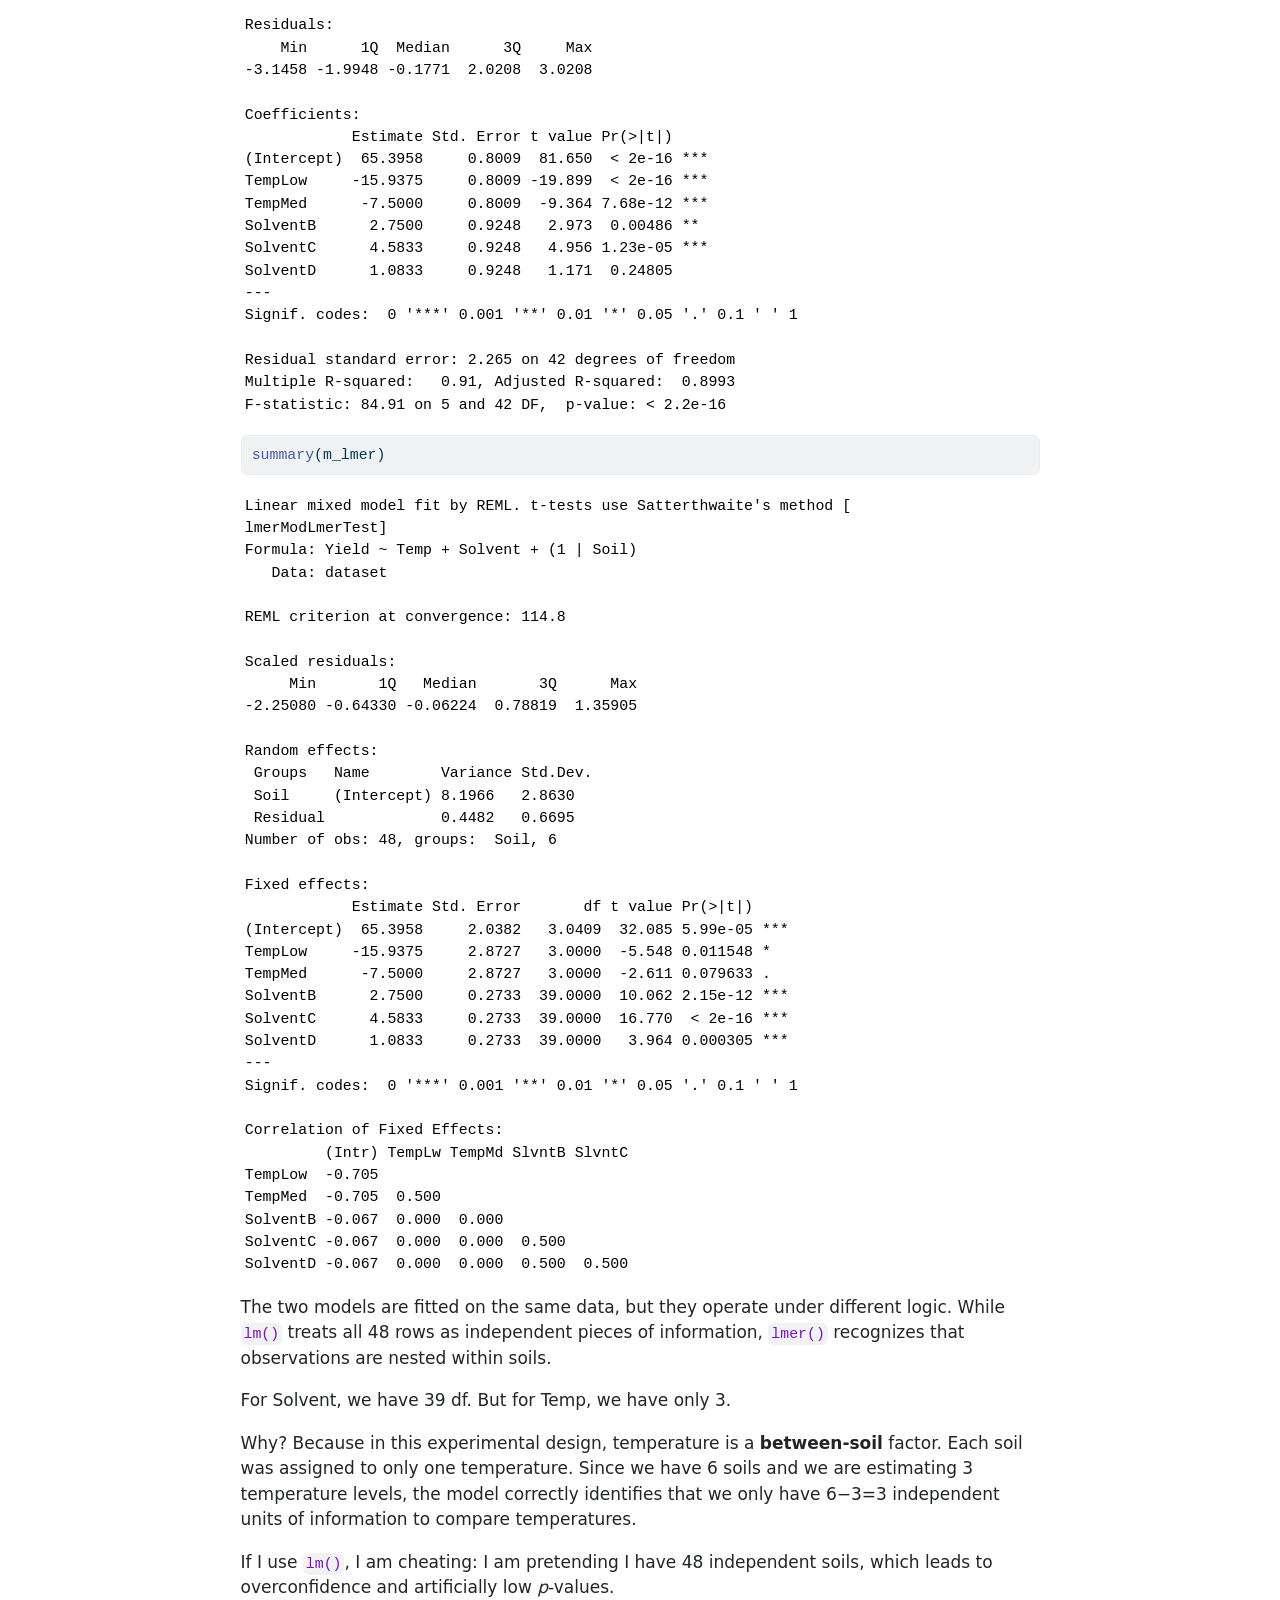
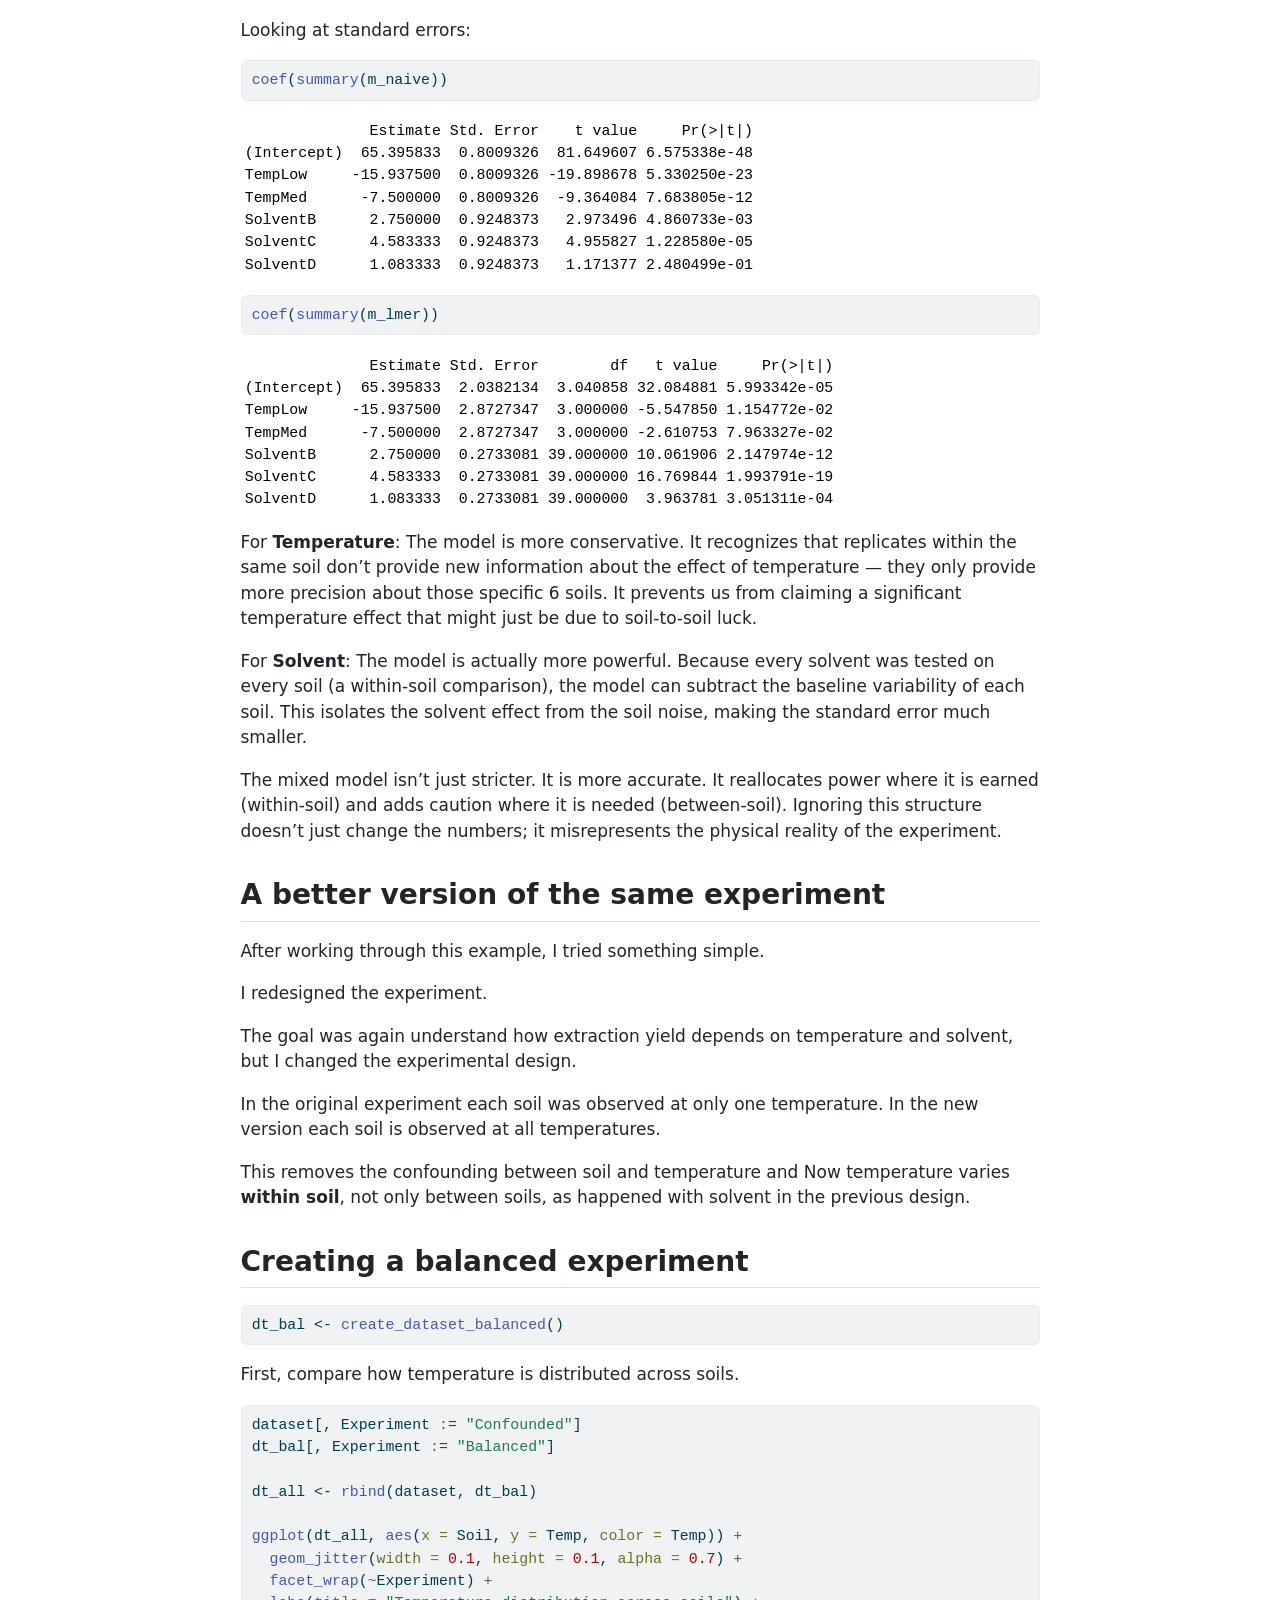
==== commit 4f41c55b: "Built site for gh-pages" ====
--- a/index.html
+++ b/index.html
@@ -132,6 +132,32 @@
 </ul>
 <p>At first glance, this looks like a standard factorial experiment.</p>
 </section>
+<section id="a-limitation-i-initially-ignored" class="level2">
+<h2 class="anchored" data-anchor-id="a-limitation-i-initially-ignored">A limitation I initially ignored</h2>
+<p>At this point, there is an important detail in the experiment that I did not fully appreciate at the beginning.</p>
+<p>Temperature is not applied within each soil.</p>
+<p>Instead:</p>
+<ul>
+<li>some soils are only observed at low temperature<br>
+</li>
+<li>others only at medium<br>
+</li>
+<li>others only at high</li>
+</ul>
+<p>This means that temperature and soil are partially confounded.</p>
+<p>In practice:</p>
+<blockquote class="blockquote">
+<p>I do not observe the same soil under different temperatures</p>
+</blockquote>
+<p>So differences attributed to temperature may also reflect differences between soils.</p>
+<p>This has the important implication that I am not strictly estimating a “pure” temperature effect but I am comparing groups of soils that happen to be associated with different temperatures.</p>
+<p>This directly affects how much I can trust the interpretation of temperature.</p>
+<p>And it highlights something more general:</p>
+<blockquote class="blockquote">
+<p>the model cannot recover information that the experiment did not generate</p>
+</blockquote>
+<p>Interestingly, I found that the mixed model makes this limitation more visible. It cannot remove the confounding, but it reduces the apparent amount of information available for estimating temperature effects.</p>
+</section>
 <section id="what-makes-this-experiment-different" class="level2">
 <h2 class="anchored" data-anchor-id="what-makes-this-experiment-different">What makes this experiment different</h2>
 <p>The samples are not identical.</p>
@@ -812,14 +838,10 @@
 <h2 class="anchored" data-anchor-id="what-would-happen-if-i-ignored-soil">What would happen if I ignored soil?</h2>
 <p>Up to this point, I have two possible models:</p>
 <ul>
-<li>a model that ignores soil structure<br>
-</li>
-<li>a model that explicitly accounts for it</li>
-</ul>
-<p>The question is:</p>
-<blockquote class="blockquote">
-<p>does it actually make a difference?</p>
-</blockquote>
+<li>A model that ignores soil structure (<code>m_naive</code>)</li>
+<li>A model that explicitly accounts for it (<code>m_lmer</code>)</li>
+</ul>
+<p>The question is: does it actually make a difference?</p>
 <div class="cell">
 <div class="code-copy-outer-scaffold"><div class="sourceCode cell-code" id="cb20"><pre class="sourceCode r code-with-copy"><code class="sourceCode r"><span id="cb20-1"><a href="#cb20-1" aria-hidden="true" tabindex="-1"></a><span class="fu">summary</span>(m_naive)</span></code></pre></div><button title="Copy to Clipboard" class="code-copy-button"><i class="bi"></i></button></div>
 <div class="cell-output cell-output-stdout">
@@ -885,12 +907,10 @@
 SolventD -0.067  0.000  0.000  0.500  0.500</code></pre>
 </div>
 </div>
-<p>The two models are fitted on the same data, but they are based on different assumptions:</p>
-<ul>
-<li><code>lm()</code> assumes all observations are independent</li>
-<li><code>lmer()</code> assumes observations within the same soil are correlated</li>
-</ul>
-<p>This affects how uncertainty is estimated.</p>
+<p>The two models are fitted on the same data, but they operate under different logic. While <code>lm()</code> treats all 48 rows as independent pieces of information, <code>lmer()</code> recognizes that observations are nested within soils.</p>
+<p>For Solvent, we have 39 df. But for Temp, we have only 3.</p>
+<p>Why? Because in this experimental design, temperature is a <strong>between-soil</strong> factor. Each soil was assigned to only one temperature. Since we have 6 soils and we are estimating 3 temperature levels, the model correctly identifies that we only have 6−3=3 independent units of information to compare temperatures.</p>
+<p>If I use <code>lm()</code>, I am cheating: I am pretending I have 48 independent soils, which leads to overconfidence and artificially low <em>p</em>-values.</p>
 <p>Looking at standard errors:</p>
 <div class="cell">
 <div class="code-copy-outer-scaffold"><div class="sourceCode cell-code" id="cb24"><pre class="sourceCode r code-with-copy"><code class="sourceCode r"><span id="cb24-1"><a href="#cb24-1" aria-hidden="true" tabindex="-1"></a><span class="fu">coef</span>(<span class="fu">summary</span>(m_naive))</span></code></pre></div><button title="Copy to Clipboard" class="code-copy-button"><i class="bi"></i></button></div>
@@ -914,61 +934,99 @@
 SolventD      1.083333  0.2733081 39.000000  3.963781 3.051311e-04</code></pre>
 </div>
 </div>
-<p>In the mixed model, standard errors do not change uniformly: some increase, others decrease. This depends on where each effect is estimated in the experimental structure.</p>
-<p>In my case:</p>
-<ul>
-<li>temperature is applied at the soil level<br>
-</li>
-<li>solvent is applied within each soil</li>
-</ul>
-<p>This leads to two very different situations.</p>
-<p>For temperature:</p>
-<ul>
-<li>the effective number of independent observations is the number of soils<br>
-</li>
-<li>uncertainty increases<br>
-</li>
-<li>standard errors become larger</li>
-</ul>
-<p>For solvent:</p>
-<ul>
-<li>comparisons are made within the same soil<br>
-</li>
-<li>many more observations contribute<br>
-</li>
-<li>standard errors become smaller</li>
-</ul>
-<p>So the mixed model is not simply more conservative, it reallocates independent information correctly across effects.</p>
-<p>If I ignore soil:</p>
-<ul>
-<li>I treat all 48 observations as independent<br>
-</li>
-<li>I underestimate uncertainty for effects applied at the soil level</li>
-</ul>
-<p>If I account for soil:</p>
-<ul>
-<li>I recognize that observations are clustered<br>
-</li>
-<li>I use the appropriate level of variability for each effect</li>
-</ul>
-<p>Ignoring structure is not neutral and it leads to:</p>
-<ul>
-<li>overconfidence for some effects<br>
-</li>
-<li>distorted comparisons between effects<br>
-</li>
-<li>potentially misleading conclusions</li>
+<p>For <strong>Temperature</strong>: The model is more conservative. It recognizes that replicates within the same soil don’t provide new information about the effect of temperature — they only provide more precision about those specific 6 soils. It prevents us from claiming a significant temperature effect that might just be due to soil-to-soil luck.</p>
+<p>For <strong>Solvent</strong>: The model is actually more powerful. Because every solvent was tested on every soil (a within-soil comparison), the model can subtract the baseline variability of each soil. This isolates the solvent effect from the soil noise, making the standard error much smaller.</p>
+<p>The mixed model isn’t just stricter. It is more accurate. It reallocates power where it is earned (within-soil) and adds caution where it is needed (between-soil). Ignoring this structure doesn’t just change the numbers; it misrepresents the physical reality of the experiment.</p>
+</section>
+<section id="a-better-version-of-the-same-experiment" class="level2">
+<h2 class="anchored" data-anchor-id="a-better-version-of-the-same-experiment">A better version of the same experiment</h2>
+<p>After working through this example, I tried something simple.</p>
+<p>I redesigned the experiment.</p>
+<p>The goal was again understand how extraction yield depends on temperature and solvent, but I changed the experimental design.</p>
+<p>In the original experiment each soil was observed at only one temperature. In the new version each soil is observed at all temperatures.</p>
+<p>This removes the confounding between soil and temperature and Now temperature varies <strong>within soil</strong>, not only between soils, as happened with solvent in the previous design.</p>
+</section>
+<section id="creating-a-balanced-experiment" class="level2">
+<h2 class="anchored" data-anchor-id="creating-a-balanced-experiment">Creating a balanced experiment</h2>
+<div class="cell">
+<div class="code-copy-outer-scaffold"><div class="sourceCode cell-code" id="cb28"><pre class="sourceCode r code-with-copy"><code class="sourceCode r"><span id="cb28-1"><a href="#cb28-1" aria-hidden="true" tabindex="-1"></a>dt_bal <span class="ot">&lt;-</span> <span class="fu">create_dataset_balanced</span>()</span></code></pre></div><button title="Copy to Clipboard" class="code-copy-button"><i class="bi"></i></button></div>
+</div>
+<p>First, compare how temperature is distributed across soils.</p>
+<div class="cell">
+<div class="code-copy-outer-scaffold"><div class="sourceCode cell-code" id="cb29"><pre class="sourceCode r code-with-copy"><code class="sourceCode r"><span id="cb29-1"><a href="#cb29-1" aria-hidden="true" tabindex="-1"></a>dataset[, Experiment <span class="sc">:</span><span class="er">=</span> <span class="st">"Confounded"</span>]</span>
+<span id="cb29-2"><a href="#cb29-2" aria-hidden="true" tabindex="-1"></a>dt_bal[, Experiment <span class="sc">:</span><span class="er">=</span> <span class="st">"Balanced"</span>]</span>
+<span id="cb29-3"><a href="#cb29-3" aria-hidden="true" tabindex="-1"></a></span>
+<span id="cb29-4"><a href="#cb29-4" aria-hidden="true" tabindex="-1"></a>dt_all <span class="ot">&lt;-</span> <span class="fu">rbind</span>(dataset, dt_bal)</span>
+<span id="cb29-5"><a href="#cb29-5" aria-hidden="true" tabindex="-1"></a></span>
+<span id="cb29-6"><a href="#cb29-6" aria-hidden="true" tabindex="-1"></a><span class="fu">ggplot</span>(dt_all, <span class="fu">aes</span>(<span class="at">x =</span> Soil, <span class="at">y =</span> Temp, <span class="at">color =</span> Temp)) <span class="sc">+</span></span>
+<span id="cb29-7"><a href="#cb29-7" aria-hidden="true" tabindex="-1"></a>  <span class="fu">geom_jitter</span>(<span class="at">width =</span> <span class="fl">0.1</span>, <span class="at">height =</span> <span class="fl">0.1</span>, <span class="at">alpha =</span> <span class="fl">0.7</span>) <span class="sc">+</span></span>
+<span id="cb29-8"><a href="#cb29-8" aria-hidden="true" tabindex="-1"></a>  <span class="fu">facet_wrap</span>(<span class="sc">~</span>Experiment) <span class="sc">+</span></span>
+<span id="cb29-9"><a href="#cb29-9" aria-hidden="true" tabindex="-1"></a>  <span class="fu">labs</span>(<span class="at">title =</span> <span class="st">"Temperature distribution across soils"</span>) <span class="sc">+</span></span>
+<span id="cb29-10"><a href="#cb29-10" aria-hidden="true" tabindex="-1"></a>  <span class="fu">theme_minimal</span>()</span></code></pre></div><button title="Copy to Clipboard" class="code-copy-button"><i class="bi"></i></button></div>
+<div class="cell-output-display">
+<div>
+<figure class="figure">
+<p><img src="report_files/figure-html/structure_comparison-1.png" class="img-fluid figure-img" width="672"></p>
+</figure>
+</div>
+</div>
+</div>
+<p>In the first experiment each soil appears at a single temperature. In the second each soil spans all temperatures. This is the key structural difference.</p>
+<p>Now I can fit the two models and compare their standard error for the coefficients.</p>
+<div class="cell">
+<div class="code-copy-outer-scaffold"><div class="sourceCode cell-code" id="cb30"><pre class="sourceCode r code-with-copy"><code class="sourceCode r"><span id="cb30-1"><a href="#cb30-1" aria-hidden="true" tabindex="-1"></a>m_lmer_conf <span class="ot">&lt;-</span> <span class="fu">lmer</span>(Yield <span class="sc">~</span> Temp <span class="sc">+</span> Solvent <span class="sc">+</span> (<span class="dv">1</span> <span class="sc">|</span> Soil), <span class="at">data =</span> dataset)</span>
+<span id="cb30-2"><a href="#cb30-2" aria-hidden="true" tabindex="-1"></a>m_lmer_bal  <span class="ot">&lt;-</span> <span class="fu">lmer</span>(Yield <span class="sc">~</span> Temp <span class="sc">+</span> Solvent <span class="sc">+</span> (<span class="dv">1</span> <span class="sc">|</span> Soil), <span class="at">data =</span> dt_bal)</span></code></pre></div><button title="Copy to Clipboard" class="code-copy-button"><i class="bi"></i></button></div>
+</div>
+<div class="cell">
+<div class="code-copy-outer-scaffold"><div class="sourceCode cell-code" id="cb31"><pre class="sourceCode r code-with-copy"><code class="sourceCode r"><span id="cb31-1"><a href="#cb31-1" aria-hidden="true" tabindex="-1"></a>se_conf <span class="ot">&lt;-</span> <span class="fu">coef</span>(<span class="fu">summary</span>(m_lmer_conf))</span>
+<span id="cb31-2"><a href="#cb31-2" aria-hidden="true" tabindex="-1"></a>se_bal  <span class="ot">&lt;-</span> <span class="fu">coef</span>(<span class="fu">summary</span>(m_lmer_bal))</span>
+<span id="cb31-3"><a href="#cb31-3" aria-hidden="true" tabindex="-1"></a></span>
+<span id="cb31-4"><a href="#cb31-4" aria-hidden="true" tabindex="-1"></a>se_conf_dt <span class="ot">&lt;-</span> se_conf <span class="sc">|&gt;</span> <span class="fu">data.table</span>() <span class="sc">|&gt;</span> _[, Model <span class="sc">:</span><span class="er">=</span> <span class="st">"Confounded"</span>]</span>
+<span id="cb31-5"><a href="#cb31-5" aria-hidden="true" tabindex="-1"></a>se_conf_bal <span class="ot">&lt;-</span> se_bal <span class="sc">|&gt;</span> <span class="fu">data.table</span>() <span class="sc">|&gt;</span> _[, Model <span class="sc">:</span><span class="er">=</span> <span class="st">"Balanced"</span>]</span>
+<span id="cb31-6"><a href="#cb31-6" aria-hidden="true" tabindex="-1"></a></span>
+<span id="cb31-7"><a href="#cb31-7" aria-hidden="true" tabindex="-1"></a>se_all <span class="ot">&lt;-</span> <span class="fu">rbind</span>(</span>
+<span id="cb31-8"><a href="#cb31-8" aria-hidden="true" tabindex="-1"></a>  <span class="fu">data.table</span>(<span class="at">term =</span> <span class="fu">rownames</span>(se_conf), <span class="at">se =</span> se_conf[, <span class="st">"Std. Error"</span>], <span class="at">Model =</span> <span class="st">"Confounded"</span>),</span>
+<span id="cb31-9"><a href="#cb31-9" aria-hidden="true" tabindex="-1"></a>  <span class="fu">data.table</span>(<span class="at">term =</span> <span class="fu">rownames</span>(se_bal),  <span class="at">se =</span> se_bal[, <span class="st">"Std. Error"</span>],  <span class="at">Model =</span> <span class="st">"Balanced"</span>)</span>
+<span id="cb31-10"><a href="#cb31-10" aria-hidden="true" tabindex="-1"></a>)</span>
+<span id="cb31-11"><a href="#cb31-11" aria-hidden="true" tabindex="-1"></a></span>
+<span id="cb31-12"><a href="#cb31-12" aria-hidden="true" tabindex="-1"></a><span class="fu">colnames</span>(se_all) <span class="ot">&lt;-</span> <span class="fu">c</span>(<span class="st">"term"</span>, <span class="st">"se"</span>, <span class="st">"Model"</span>)</span>
+<span id="cb31-13"><a href="#cb31-13" aria-hidden="true" tabindex="-1"></a></span>
+<span id="cb31-14"><a href="#cb31-14" aria-hidden="true" tabindex="-1"></a><span class="fu">ggplot</span>(se_all[<span class="fu">grep</span>(<span class="st">"Temp"</span>, term)], <span class="fu">aes</span>(<span class="at">x =</span> term, <span class="at">y =</span> se, <span class="at">fill =</span> Model)) <span class="sc">+</span></span>
+<span id="cb31-15"><a href="#cb31-15" aria-hidden="true" tabindex="-1"></a>  <span class="fu">geom_bar</span>(<span class="at">stat =</span> <span class="st">"identity"</span>, <span class="at">position =</span> <span class="st">"dodge"</span>) <span class="sc">+</span></span>
+<span id="cb31-16"><a href="#cb31-16" aria-hidden="true" tabindex="-1"></a>  <span class="fu">labs</span>(<span class="at">title =</span> <span class="st">"Standard errors for temperature effects"</span>) <span class="sc">+</span></span>
+<span id="cb31-17"><a href="#cb31-17" aria-hidden="true" tabindex="-1"></a>  <span class="fu">theme_minimal</span>()</span></code></pre></div><button title="Copy to Clipboard" class="code-copy-button"><i class="bi"></i></button></div>
+<div class="cell-output-display">
+<div>
+<figure class="figure">
+<p><img src="report_files/figure-html/se_comparison_balanced-1.png" class="img-fluid figure-img" width="672"></p>
+</figure>
+</div>
+</div>
+</div>
+<p>In the balanced experiment standard errors for temperature are smaller and uncertainty is reduced. This is not a consequence of a better model but of a better experimental design: now I have much more independent information available for estimating each effect.</p>
+<p>In the <strong>first experiment</strong> temperature is estimated using differences between soils and very few independent units contribute.</p>
+<p>In the <strong>second experiment</strong> temperature is estimated within each soil and many more comparisons are available.</p>
+<p>In the balanced experiment:</p>
+<ul>
+<li>temperature effects are less entangled with soil differences</li>
+<li>estimates are more stable</li>
+<li>interpretation is more direct</li>
 </ul>
 </section>
 <section id="final-takeaway" class="level2">
 <h2 class="anchored" data-anchor-id="final-takeaway">Final takeaway</h2>
-<p>Mixed models were not a technical upgrade and hey became necessary because:</p>
-<ul>
-<li>the data were structured</li>
-<li>that structure mattered</li>
-<li>ignoring it changed the conclusions</li>
-<li>I was interested in a property of a population, not in comparing well defined categories.</li>
-</ul>
+<p>Mixed models were not a technical upgrade.</p>
+<p>They became necessary because:</p>
+<ul>
+<li>the data were structured<br>
+</li>
+<li>that structure mattered<br>
+</li>
+<li>ignoring it changed the conclusions<br>
+</li>
+<li>and some questions could not be answered given how the experiment was performed.</li>
+</ul>
+<p>Mixed models, like any other statistical tools, cannot fix a badly designed experiment, however they can help to make its limitations visible.</p>
 </section>
 <section id="what-i-am-still-trying-to-understand" class="level2">
 <h2 class="anchored" data-anchor-id="what-i-am-still-trying-to-understand">What I am still trying to understand</h2>
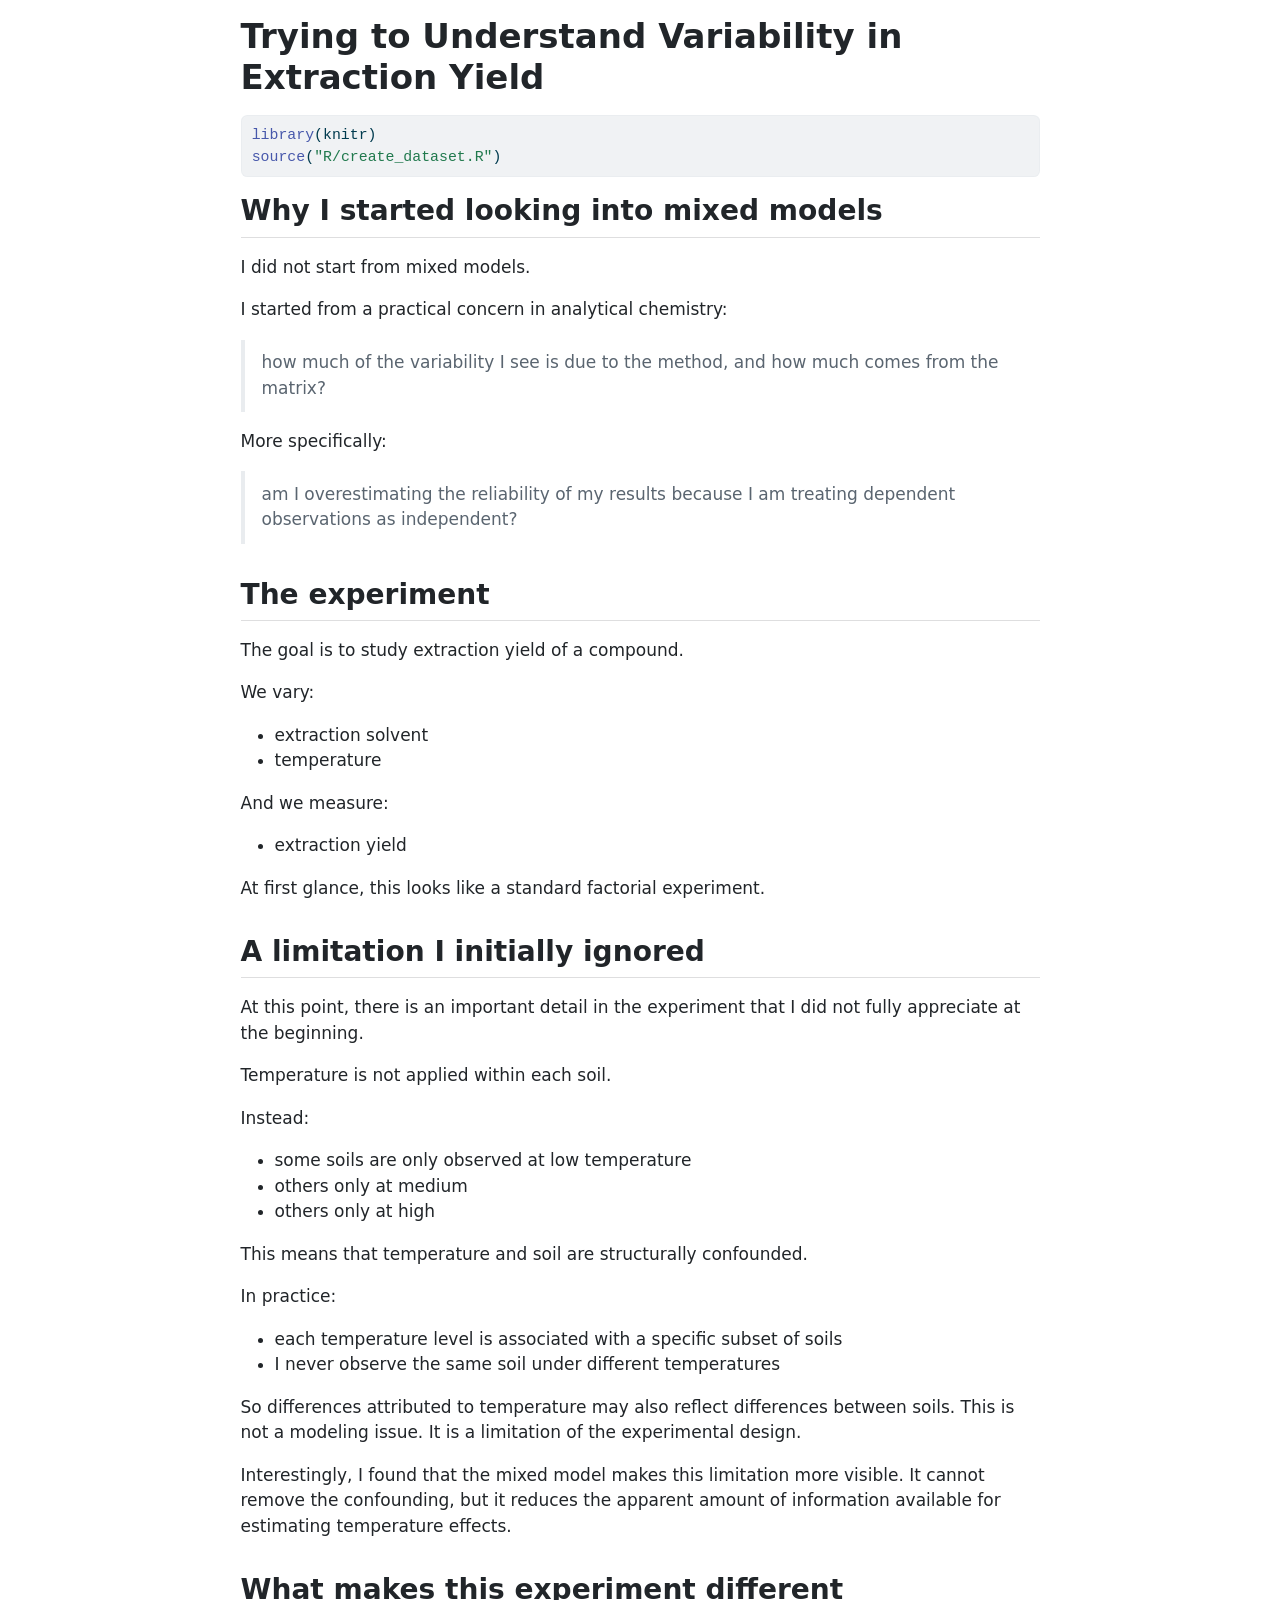
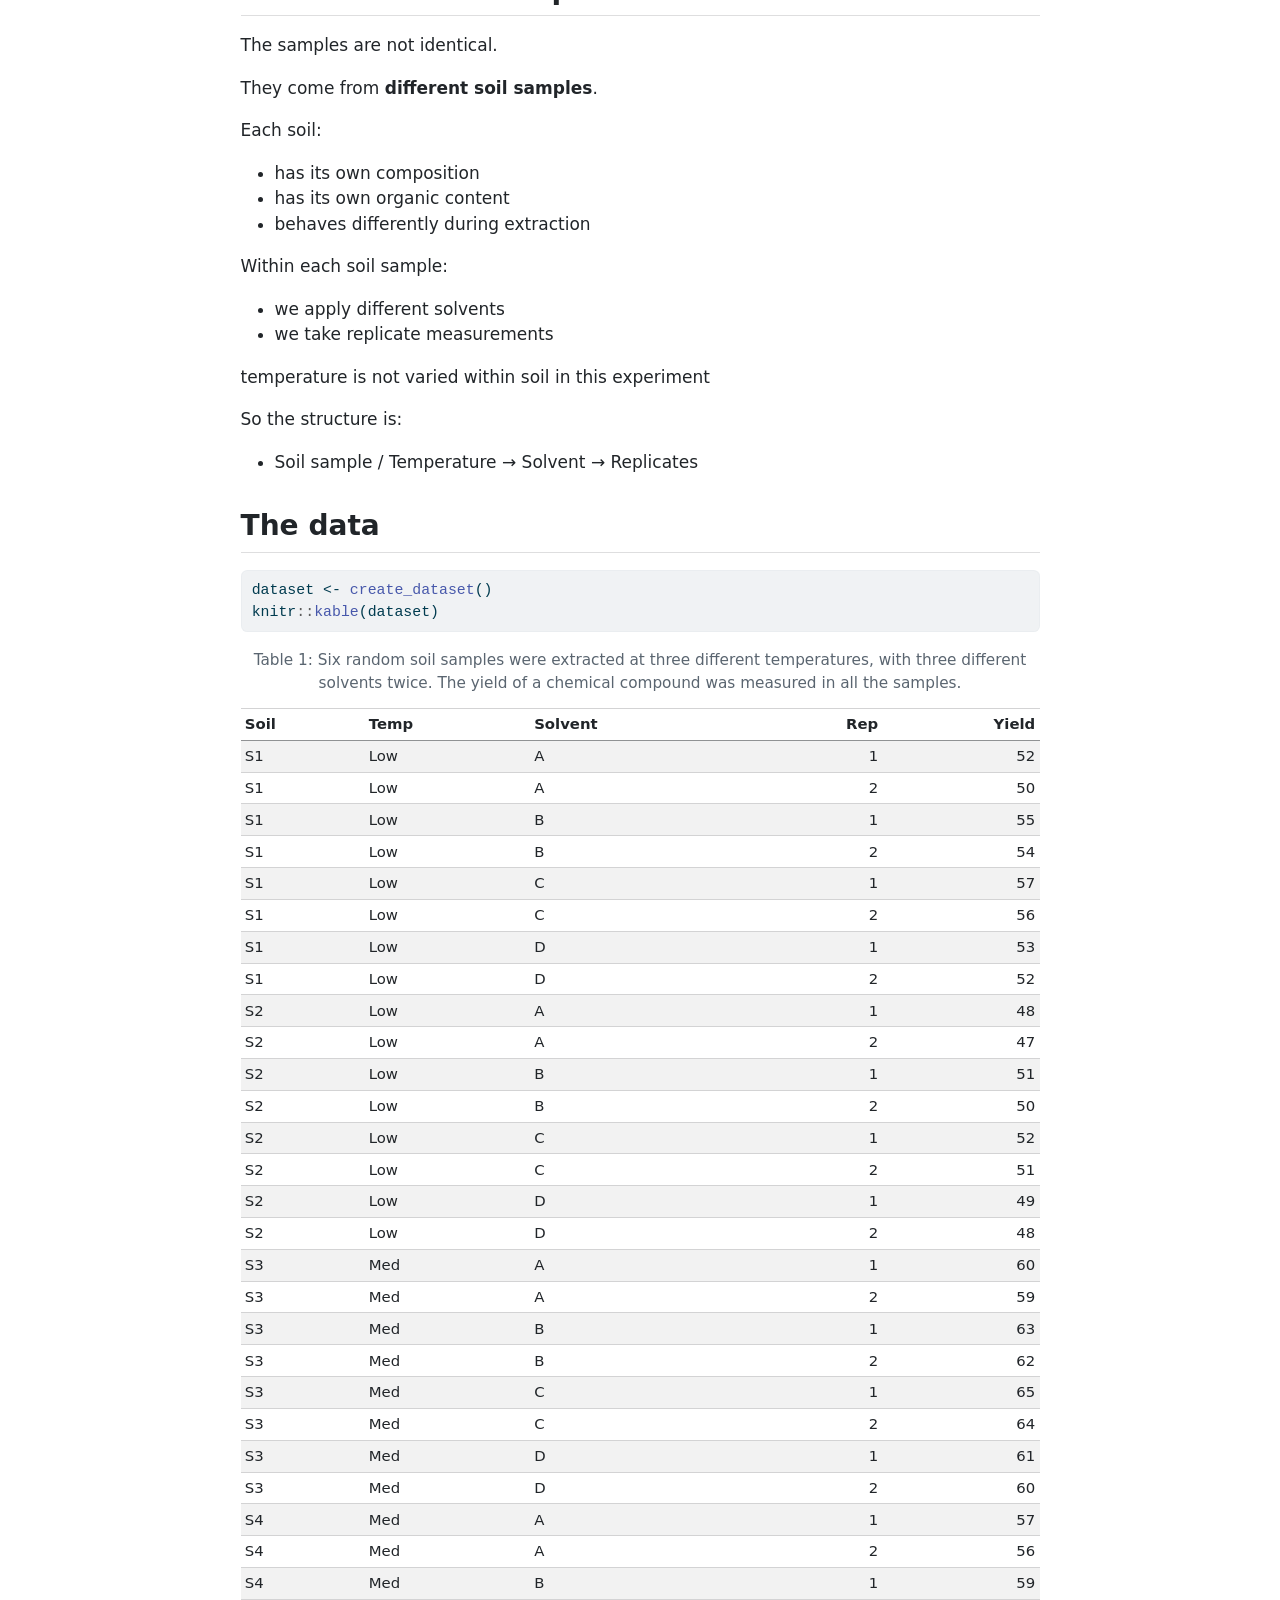
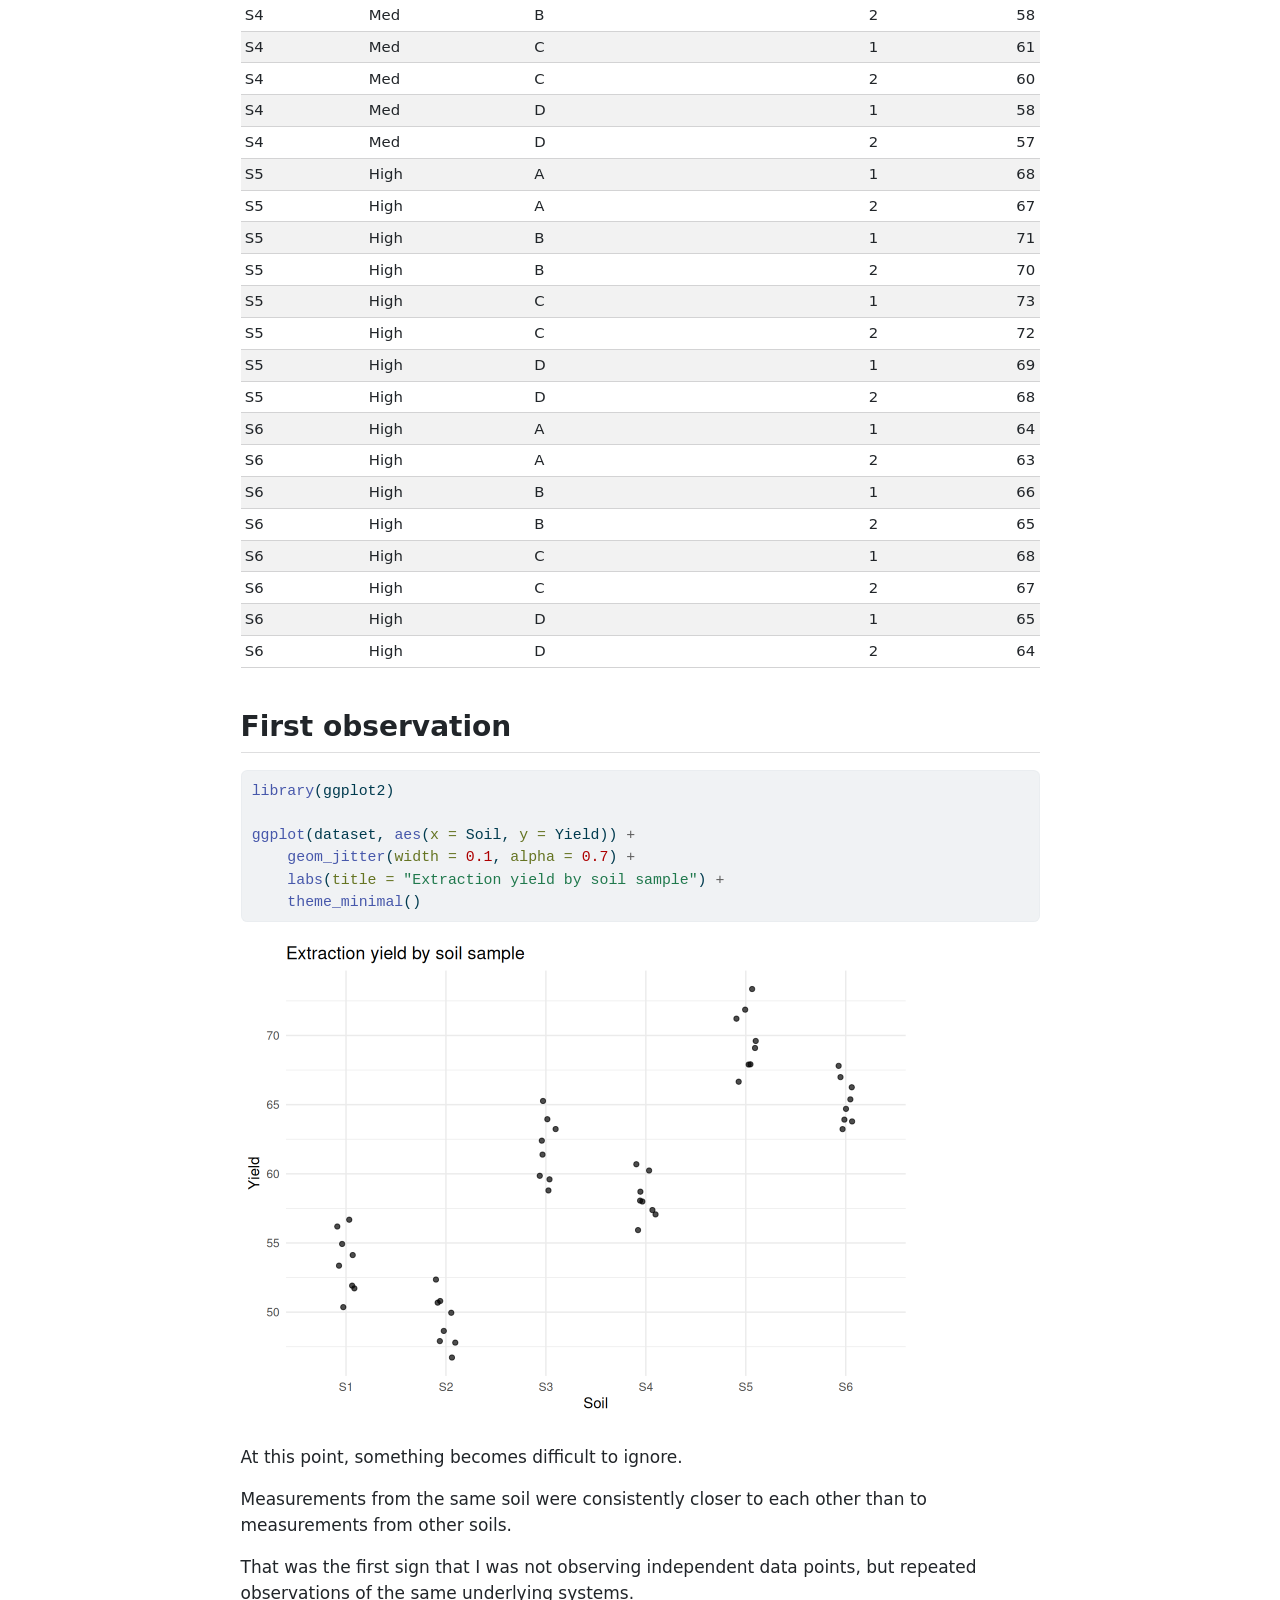
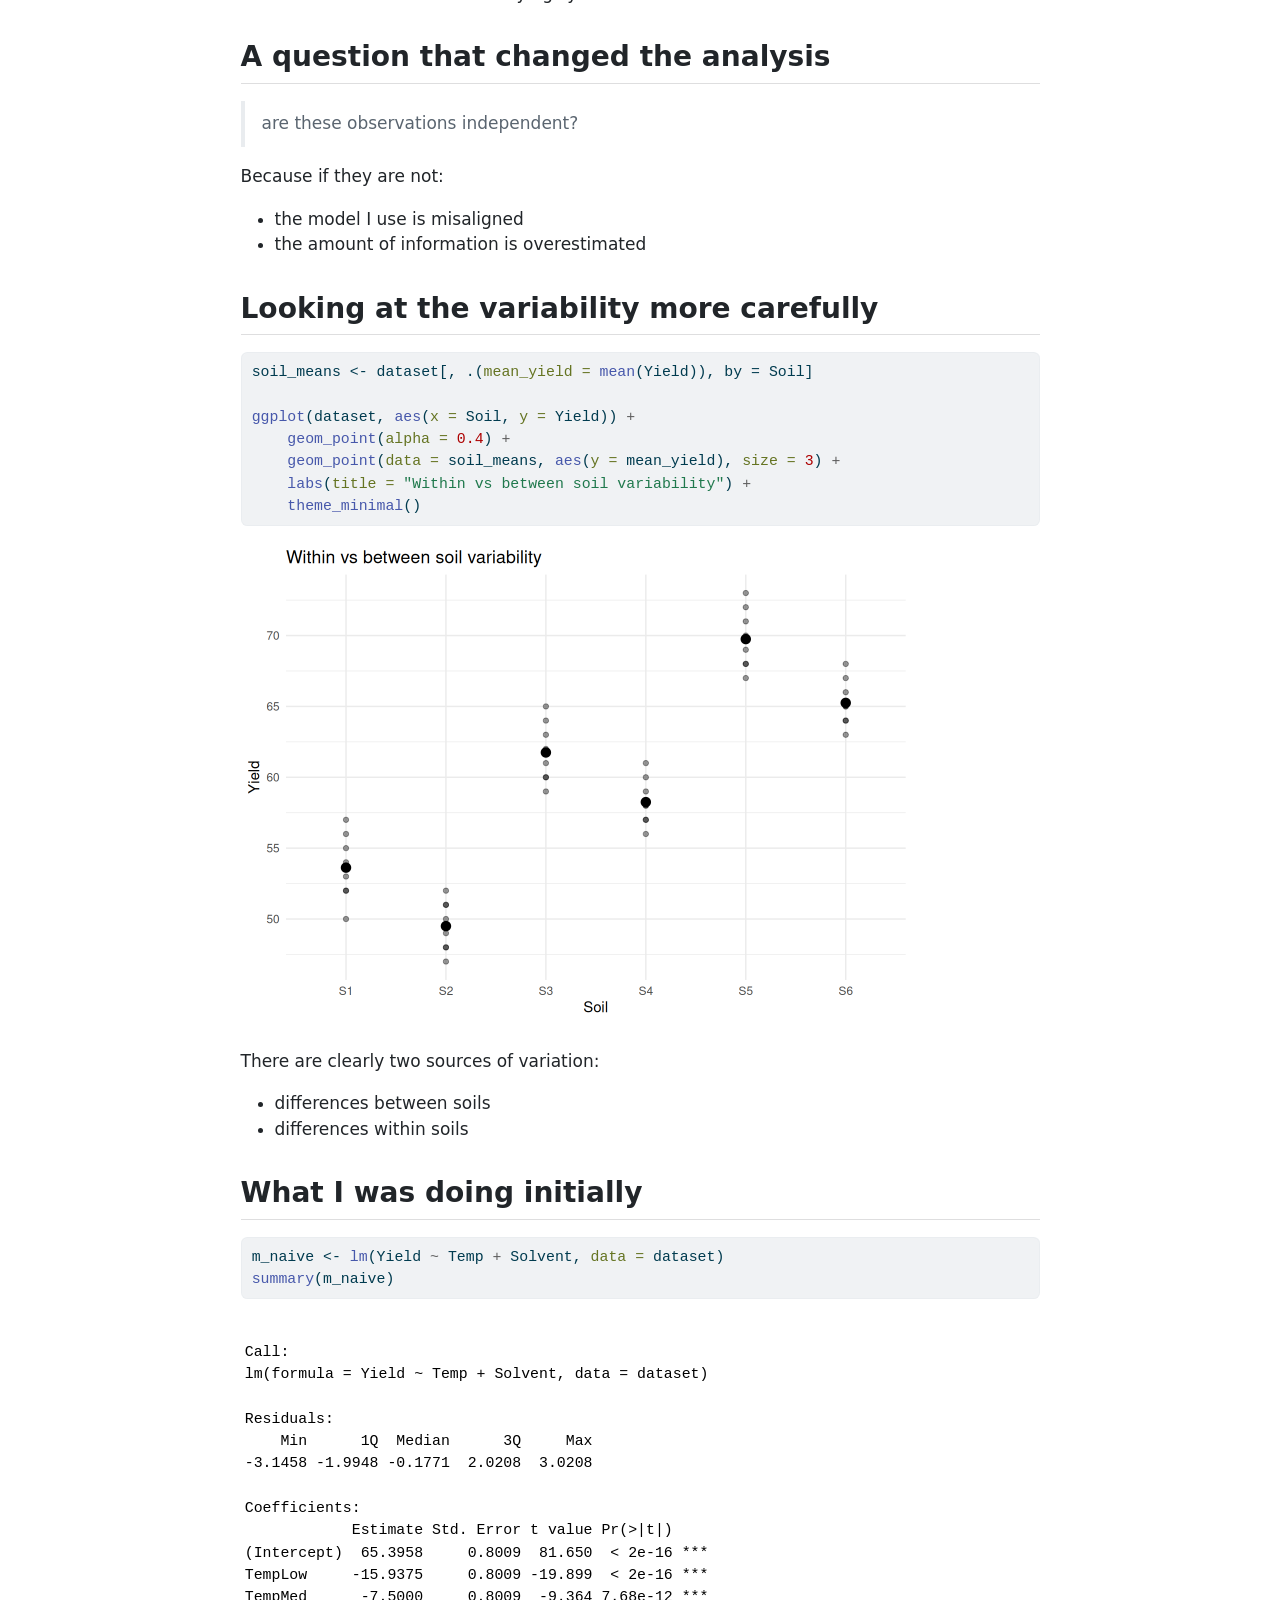
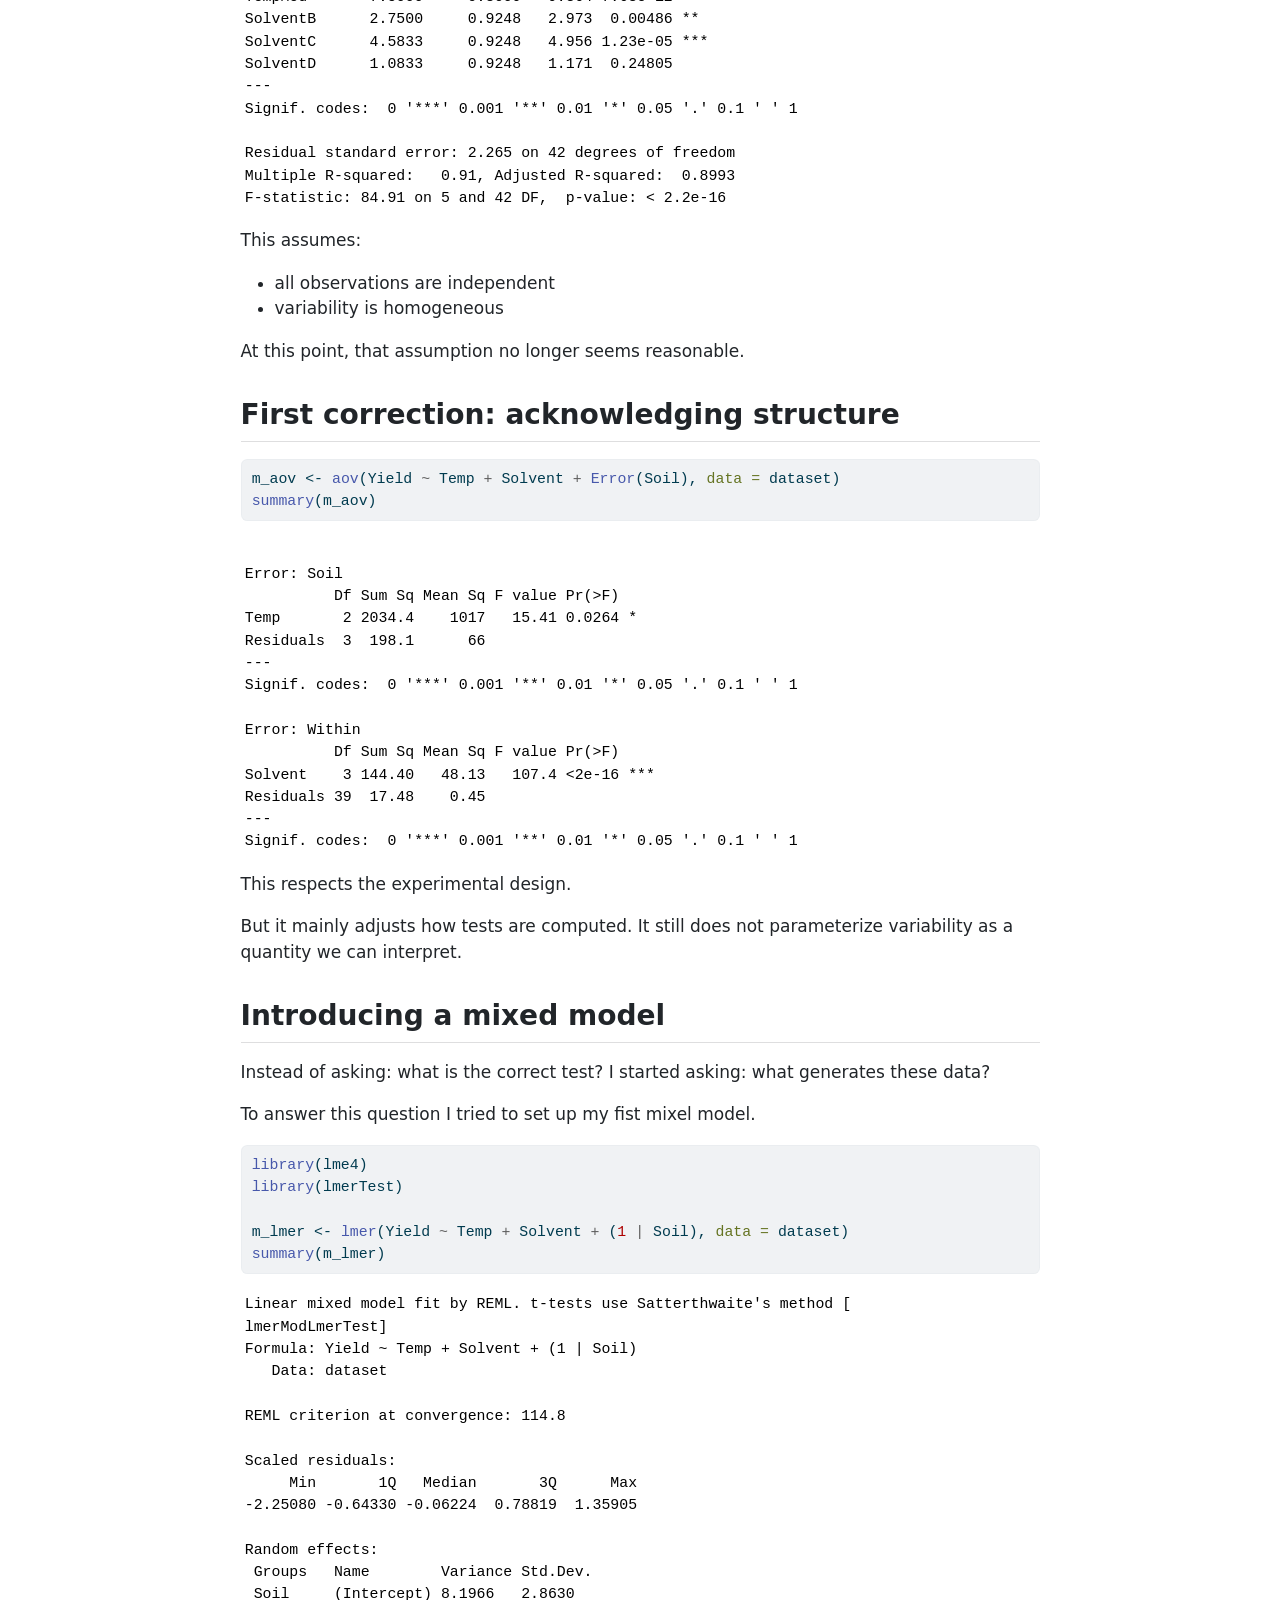
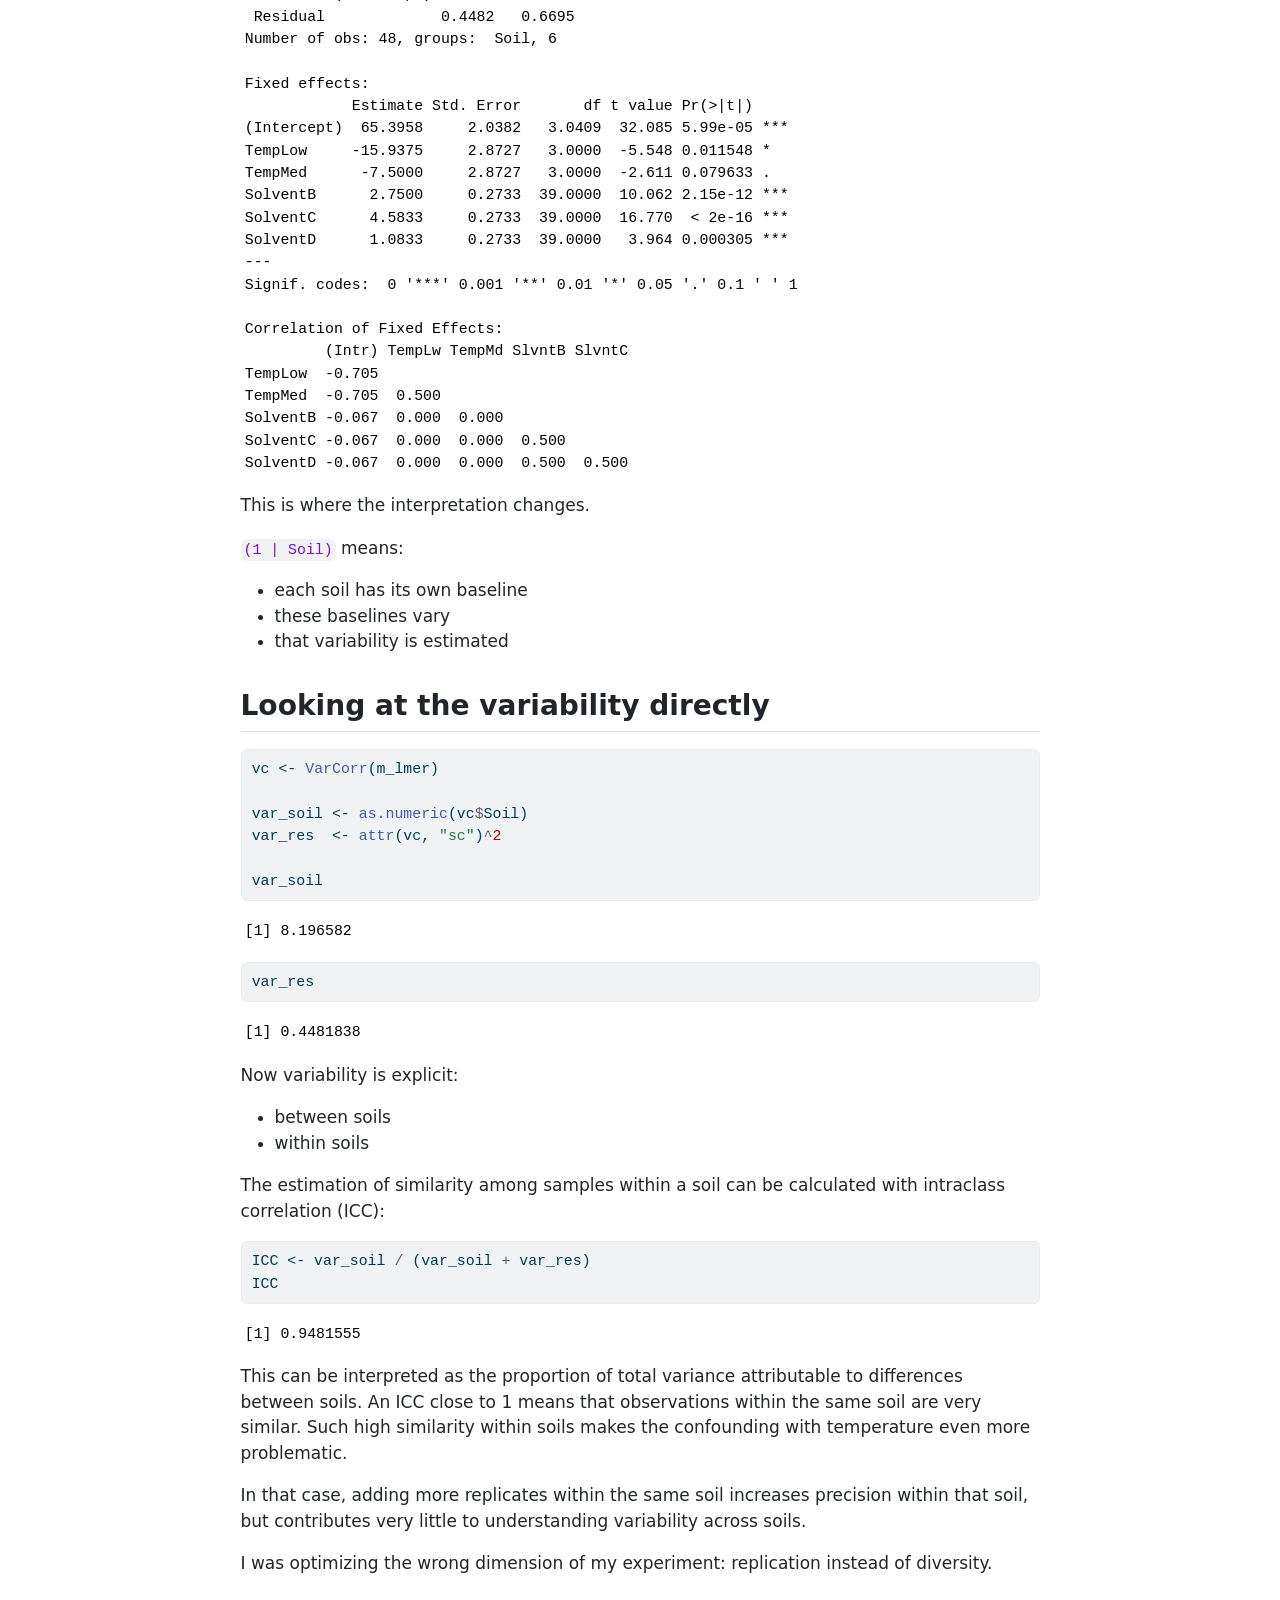
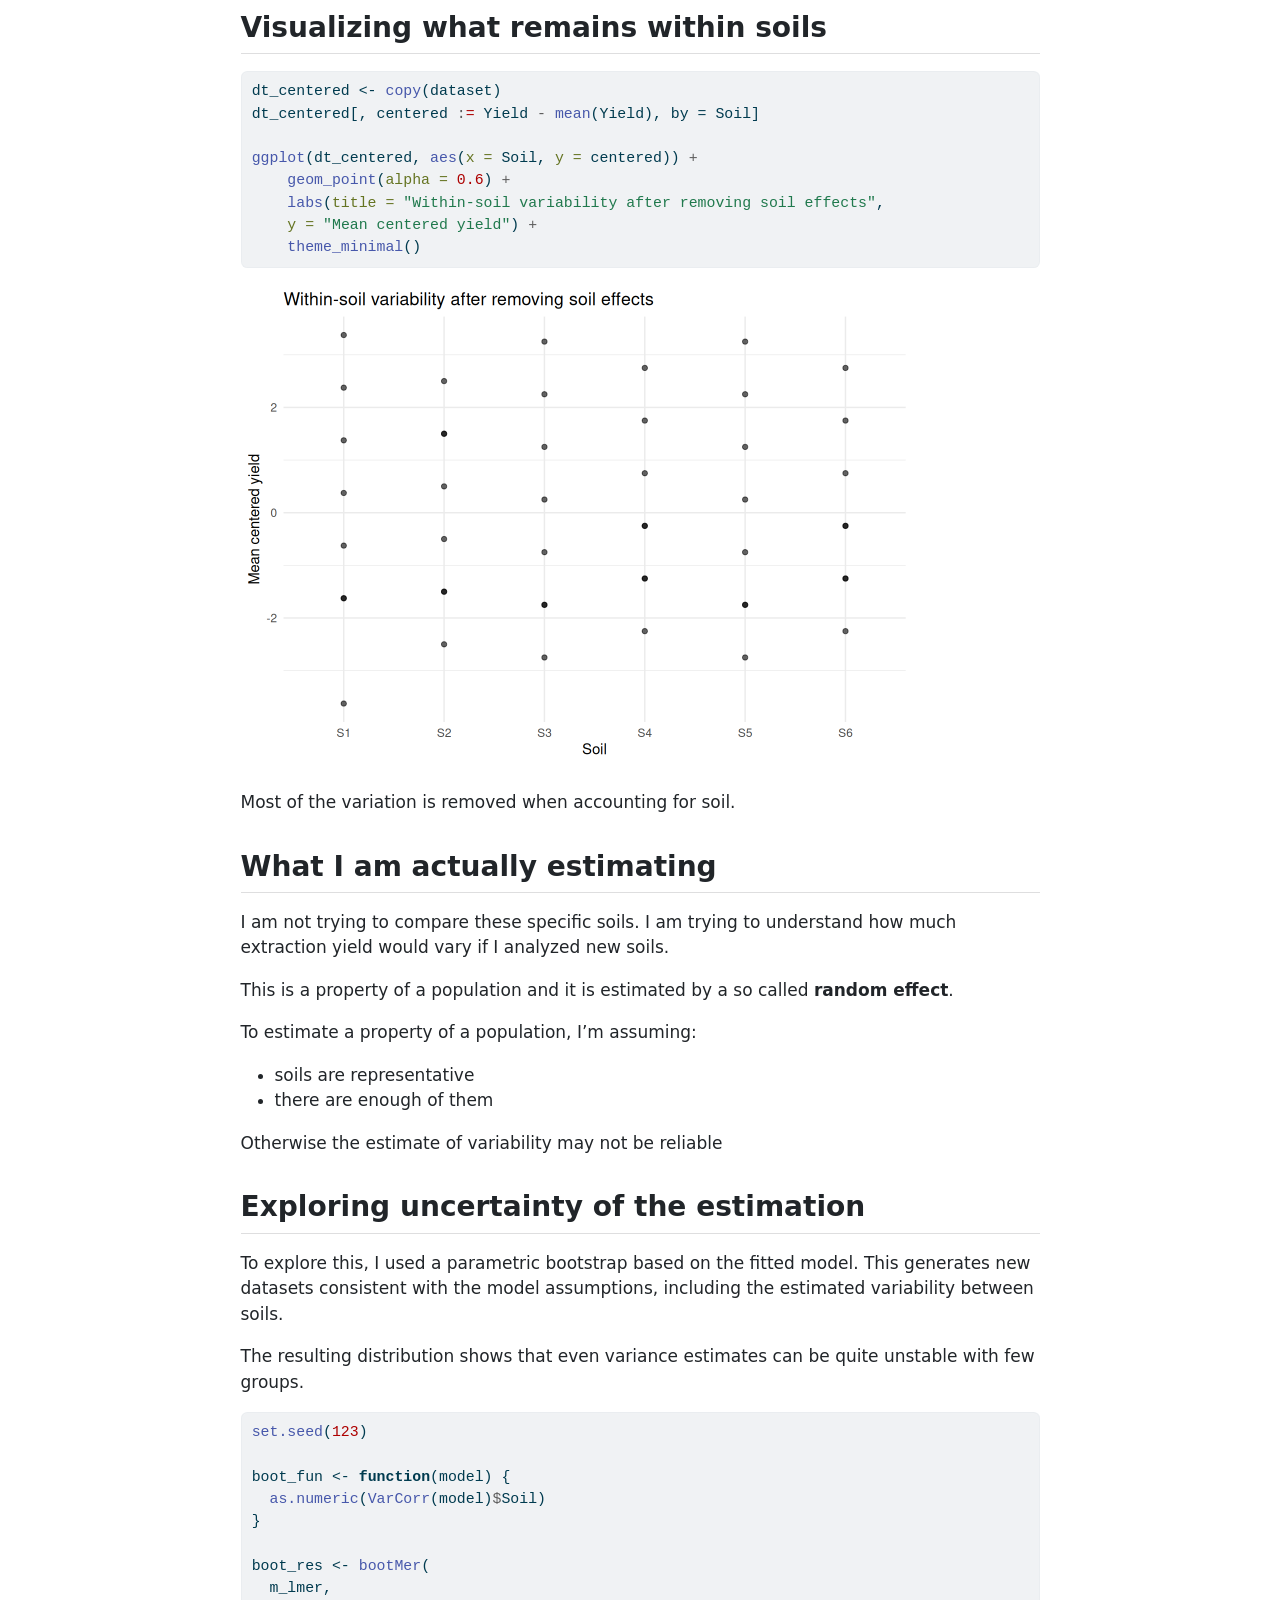
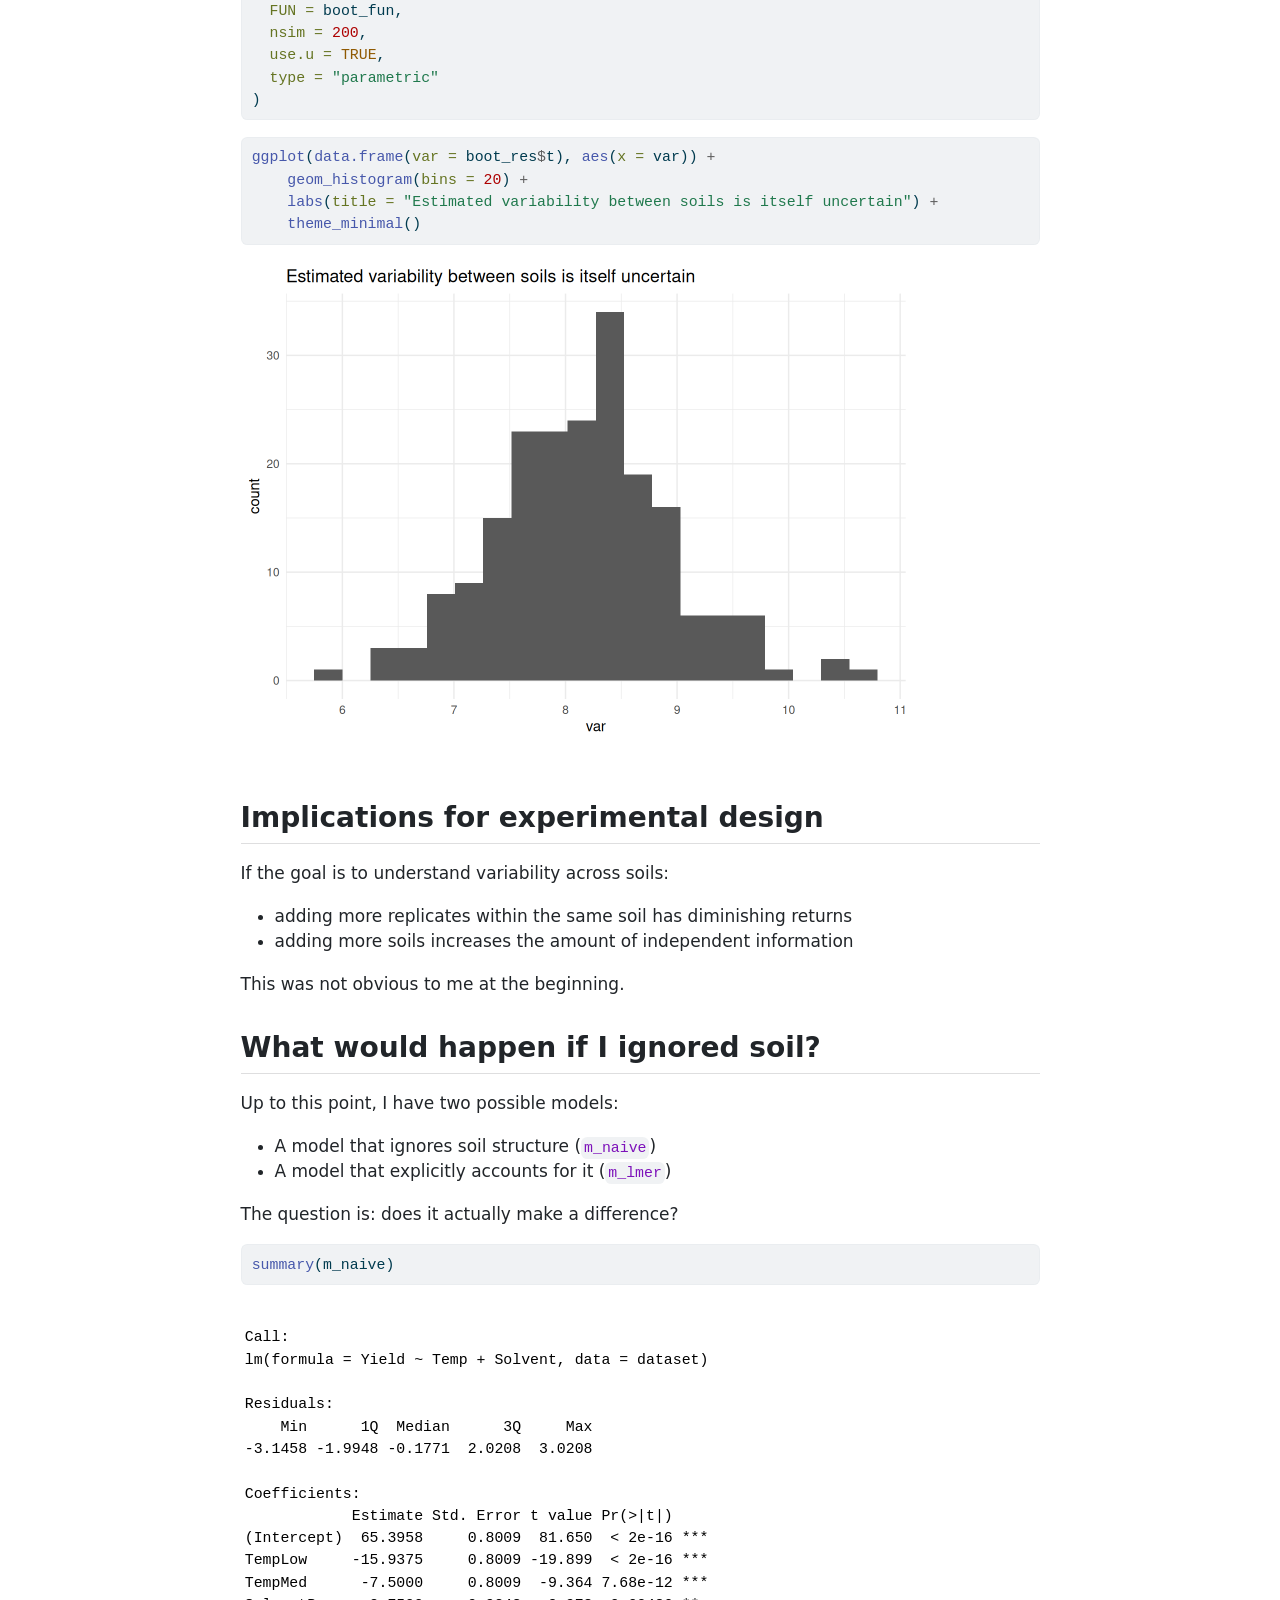
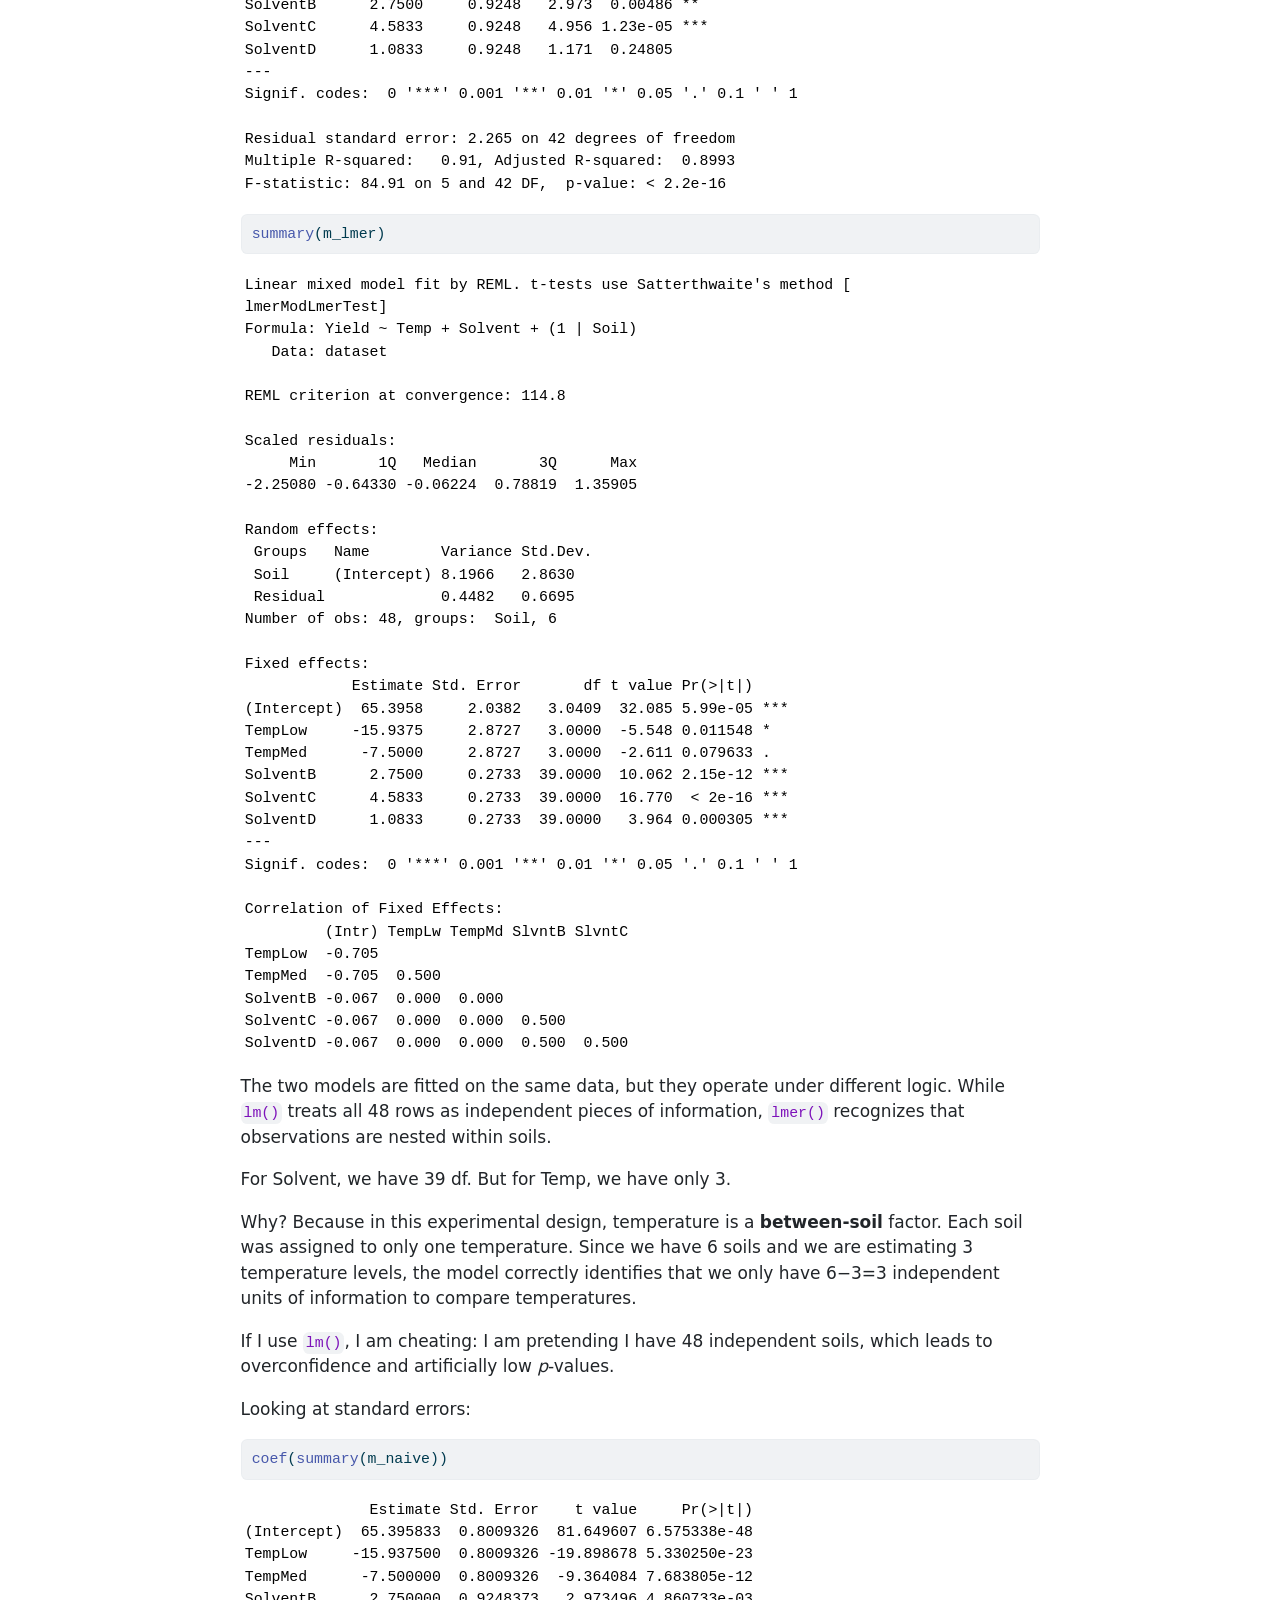
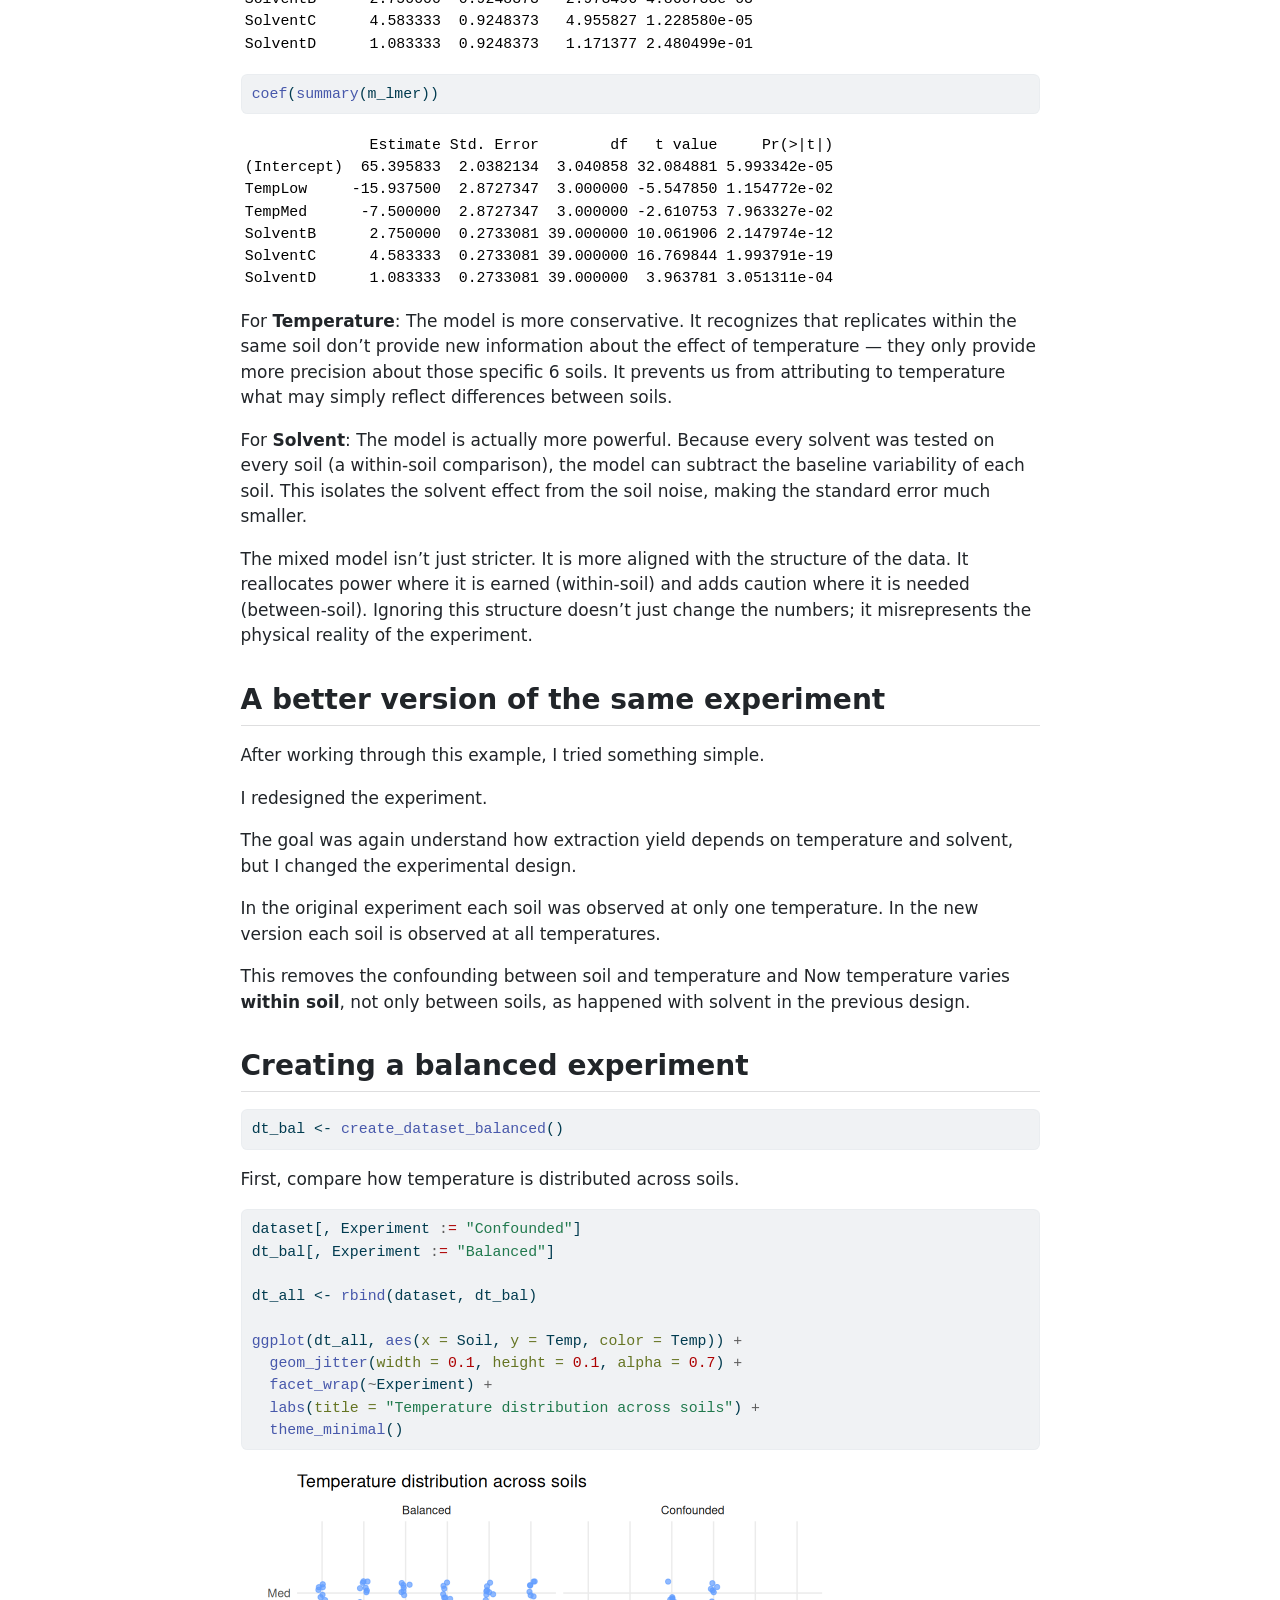
==== commit 3686790e: "Built site for gh-pages" ====
--- a/index.html
+++ b/index.html
@@ -144,18 +144,13 @@
 </li>
 <li>others only at high</li>
 </ul>
-<p>This means that temperature and soil are partially confounded.</p>
+<p>This means that temperature and soil are structurally confounded.</p>
 <p>In practice:</p>
-<blockquote class="blockquote">
-<p>I do not observe the same soil under different temperatures</p>
-</blockquote>
-<p>So differences attributed to temperature may also reflect differences between soils.</p>
-<p>This has the important implication that I am not strictly estimating a “pure” temperature effect but I am comparing groups of soils that happen to be associated with different temperatures.</p>
-<p>This directly affects how much I can trust the interpretation of temperature.</p>
-<p>And it highlights something more general:</p>
-<blockquote class="blockquote">
-<p>the model cannot recover information that the experiment did not generate</p>
-</blockquote>
+<ul>
+<li>each temperature level is associated with a specific subset of soils</li>
+<li>I never observe the same soil under different temperatures</li>
+</ul>
+<p>So differences attributed to temperature may also reflect differences between soils. This is not a modeling issue. It is a limitation of the experimental design.</p>
 <p>Interestingly, I found that the mixed model makes this limitation more visible. It cannot remove the confounding, but it reduces the apparent amount of information available for estimating temperature effects.</p>
 </section>
 <section id="what-makes-this-experiment-different" class="level2">
@@ -174,15 +169,12 @@
 <ul>
 <li>we apply different solvents<br>
 </li>
-<li>we vary temperature<br>
-</li>
 <li>we take replicate measurements</li>
 </ul>
+<p>temperature is not varied within soil in this experiment</p>
 <p>So the structure is:</p>
 <ul>
-<li>Soil sample<br>
-→ Solvent / Temperature<br>
-→ Replicates</li>
+<li>Soil sample / Temperature → Solvent → Replicates</li>
 </ul>
 </section>
 <section id="the-data" class="level2">
@@ -756,7 +748,7 @@
 <pre><code>[1] 0.9481555</code></pre>
 </div>
 </div>
-<p>This can be interpreted as the proportion of total variance attributable to differences between soils. An ICC close to 1 means that observations within the same soil are very similar.</p>
+<p>This can be interpreted as the proportion of total variance attributable to differences between soils. An ICC close to 1 means that observations within the same soil are very similar. Such high similarity within soils makes the confounding with temperature even more problematic.</p>
 <p>In that case, adding more replicates within the same soil increases precision within that soil, but contributes very little to understanding variability across soils.</p>
 <p>I was optimizing the wrong dimension of my experiment: replication instead of diversity.</p>
 </section>
@@ -934,9 +926,9 @@
 SolventD      1.083333  0.2733081 39.000000  3.963781 3.051311e-04</code></pre>
 </div>
 </div>
-<p>For <strong>Temperature</strong>: The model is more conservative. It recognizes that replicates within the same soil don’t provide new information about the effect of temperature — they only provide more precision about those specific 6 soils. It prevents us from claiming a significant temperature effect that might just be due to soil-to-soil luck.</p>
+<p>For <strong>Temperature</strong>: The model is more conservative. It recognizes that replicates within the same soil don’t provide new information about the effect of temperature — they only provide more precision about those specific 6 soils. It prevents us from attributing to temperature what may simply reflect differences between soils.</p>
 <p>For <strong>Solvent</strong>: The model is actually more powerful. Because every solvent was tested on every soil (a within-soil comparison), the model can subtract the baseline variability of each soil. This isolates the solvent effect from the soil noise, making the standard error much smaller.</p>
-<p>The mixed model isn’t just stricter. It is more accurate. It reallocates power where it is earned (within-soil) and adds caution where it is needed (between-soil). Ignoring this structure doesn’t just change the numbers; it misrepresents the physical reality of the experiment.</p>
+<p>The mixed model isn’t just stricter. It is more aligned with the structure of the data. It reallocates power where it is earned (within-soil) and adds caution where it is needed (between-soil). Ignoring this structure doesn’t just change the numbers; it misrepresents the physical reality of the experiment.</p>
 </section>
 <section id="a-better-version-of-the-same-experiment" class="level2">
 <h2 class="anchored" data-anchor-id="a-better-version-of-the-same-experiment">A better version of the same experiment</h2>
@@ -1026,7 +1018,7 @@
 </li>
 <li>and some questions could not be answered given how the experiment was performed.</li>
 </ul>
-<p>Mixed models, like any other statistical tools, cannot fix a badly designed experiment, however they can help to make its limitations visible.</p>
+<p>Mixed models, like any other statistical tools, cannot fix a badly designed experiment, but they can make its limitations visible.</p>
 </section>
 <section id="what-i-am-still-trying-to-understand" class="level2">
 <h2 class="anchored" data-anchor-id="what-i-am-still-trying-to-understand">What I am still trying to understand</h2>
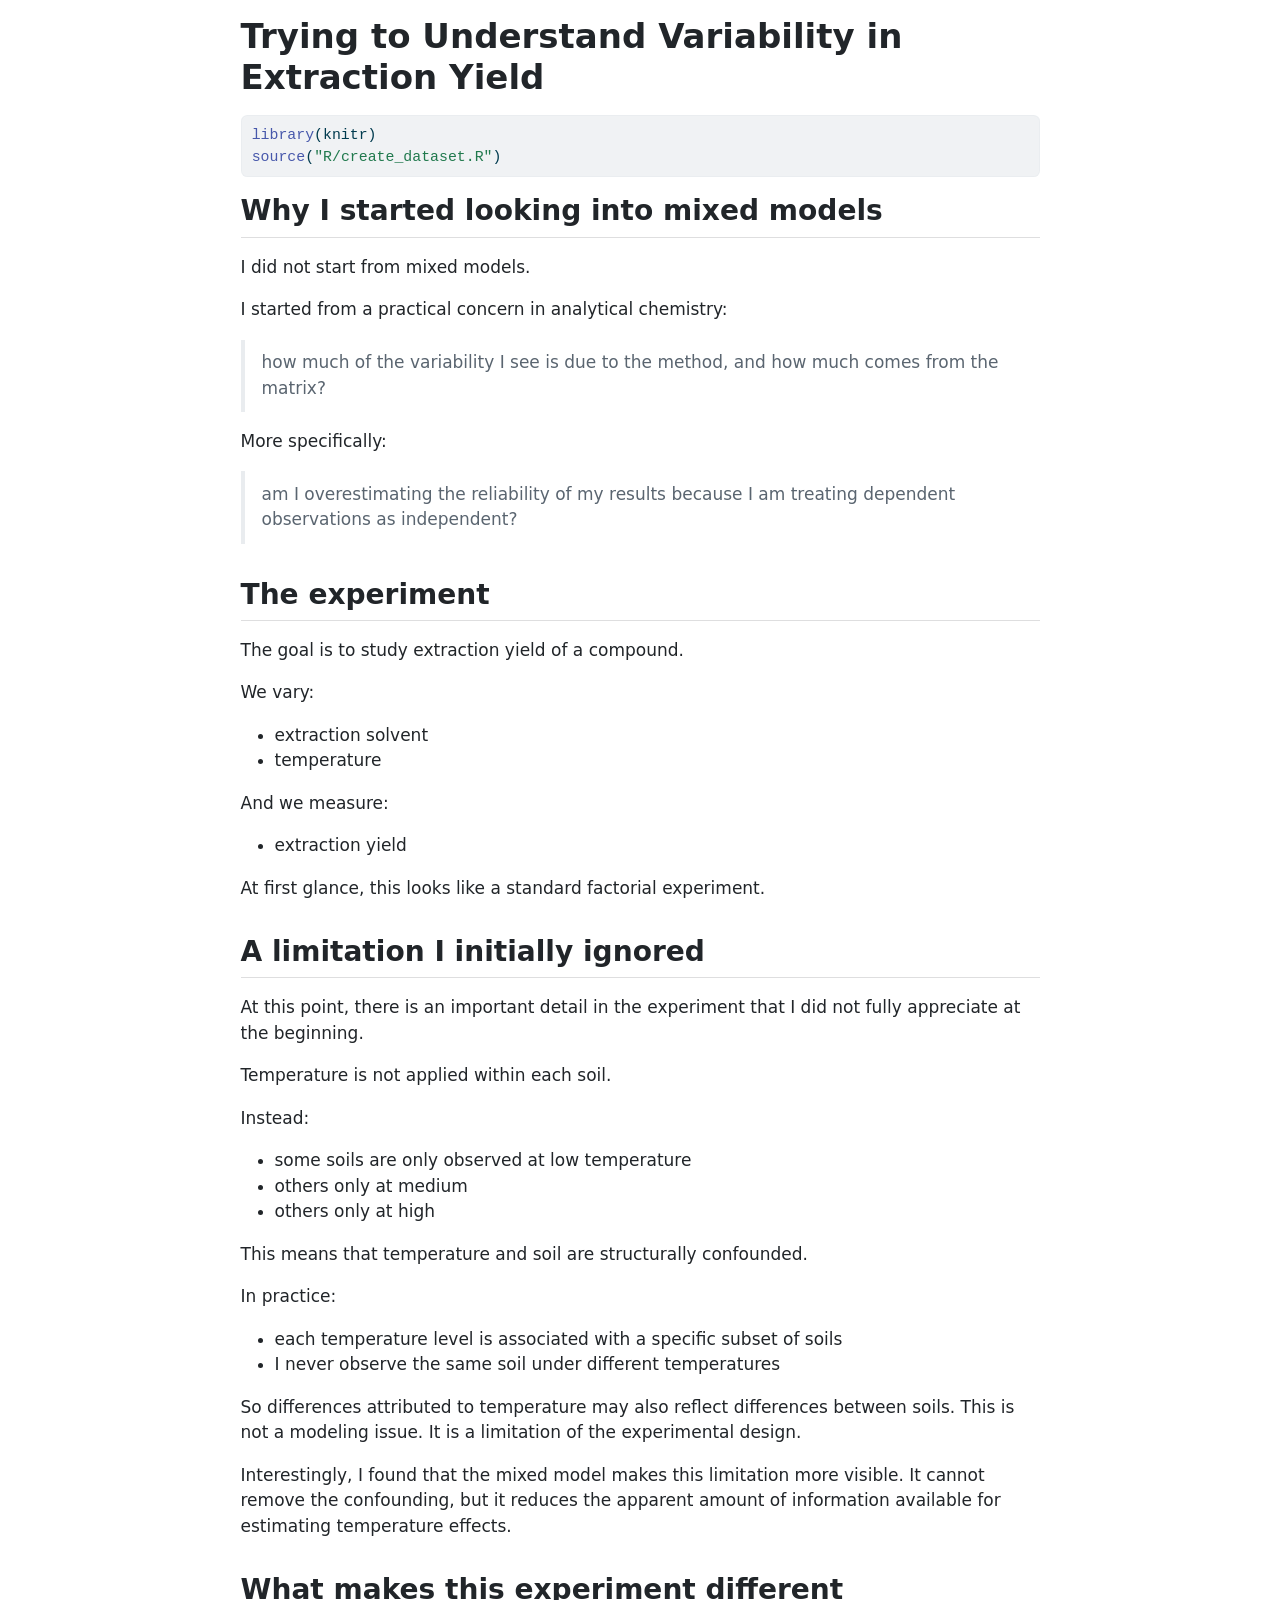
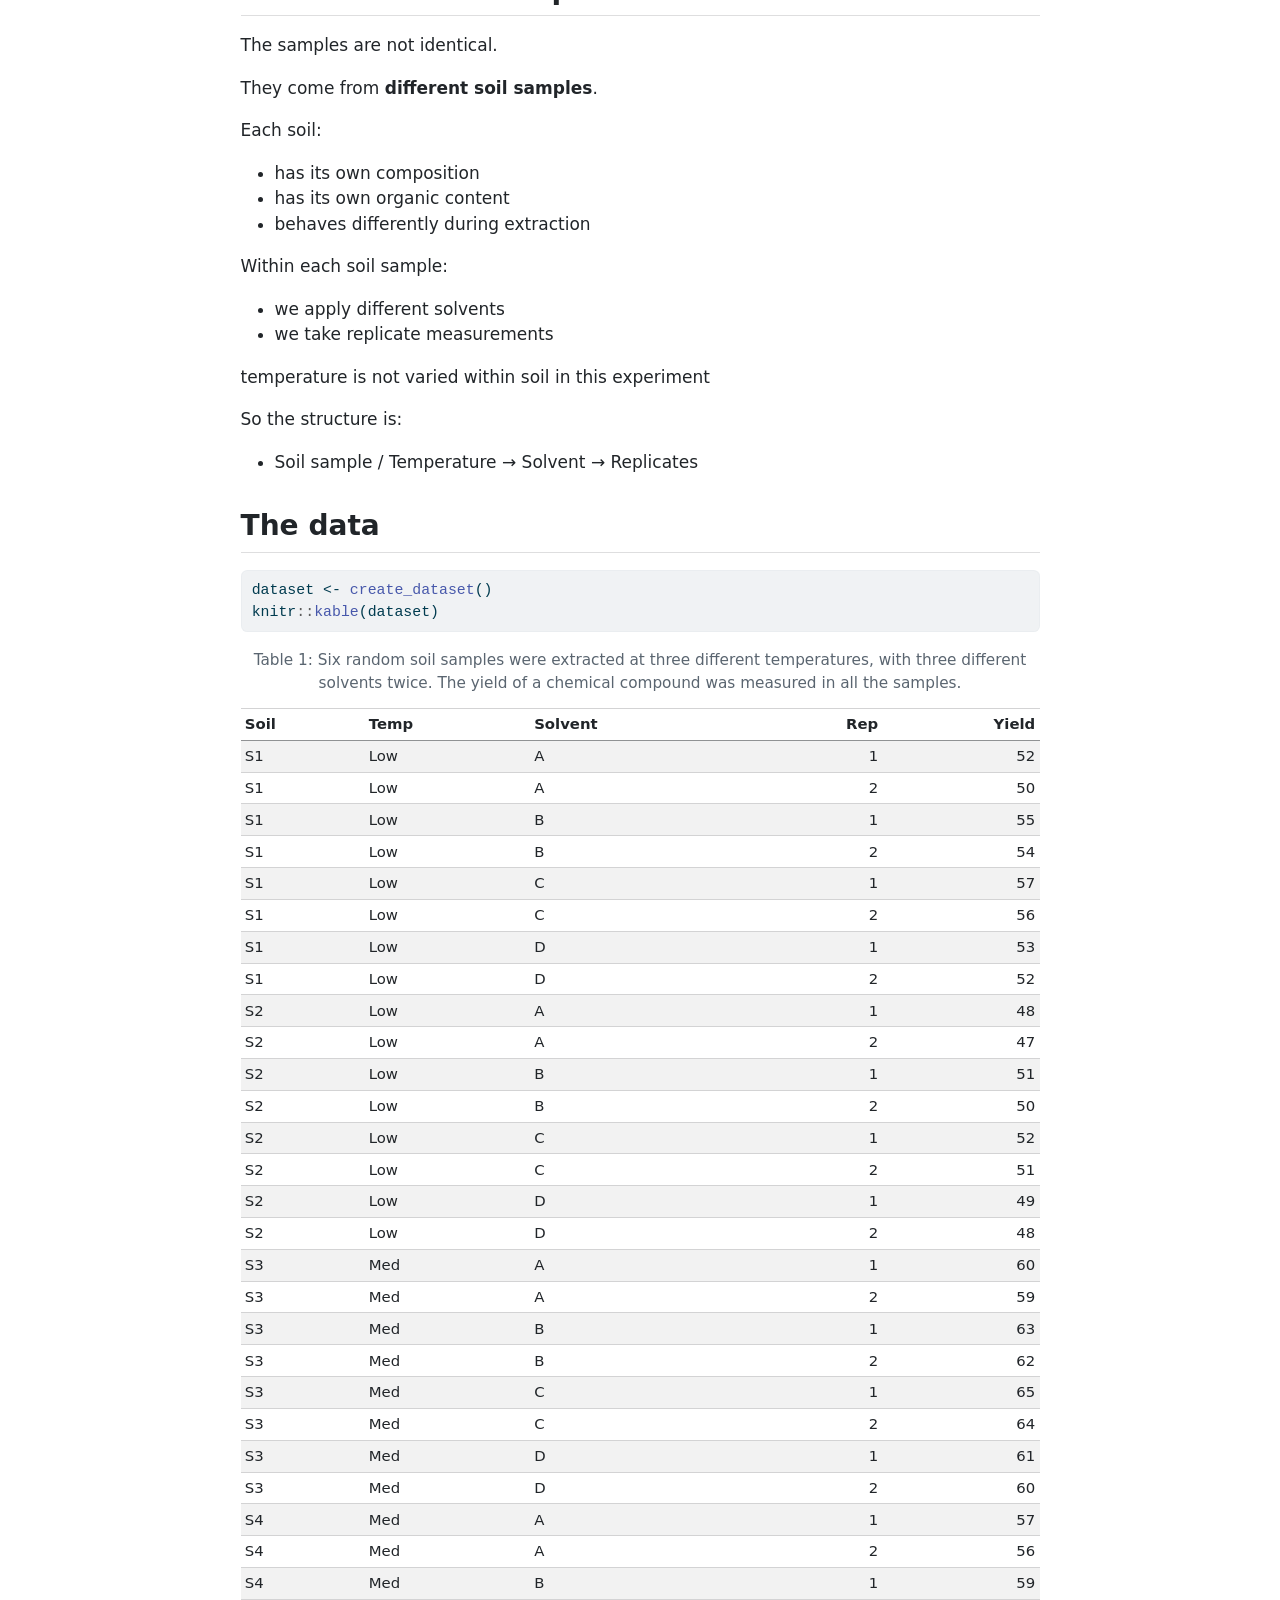
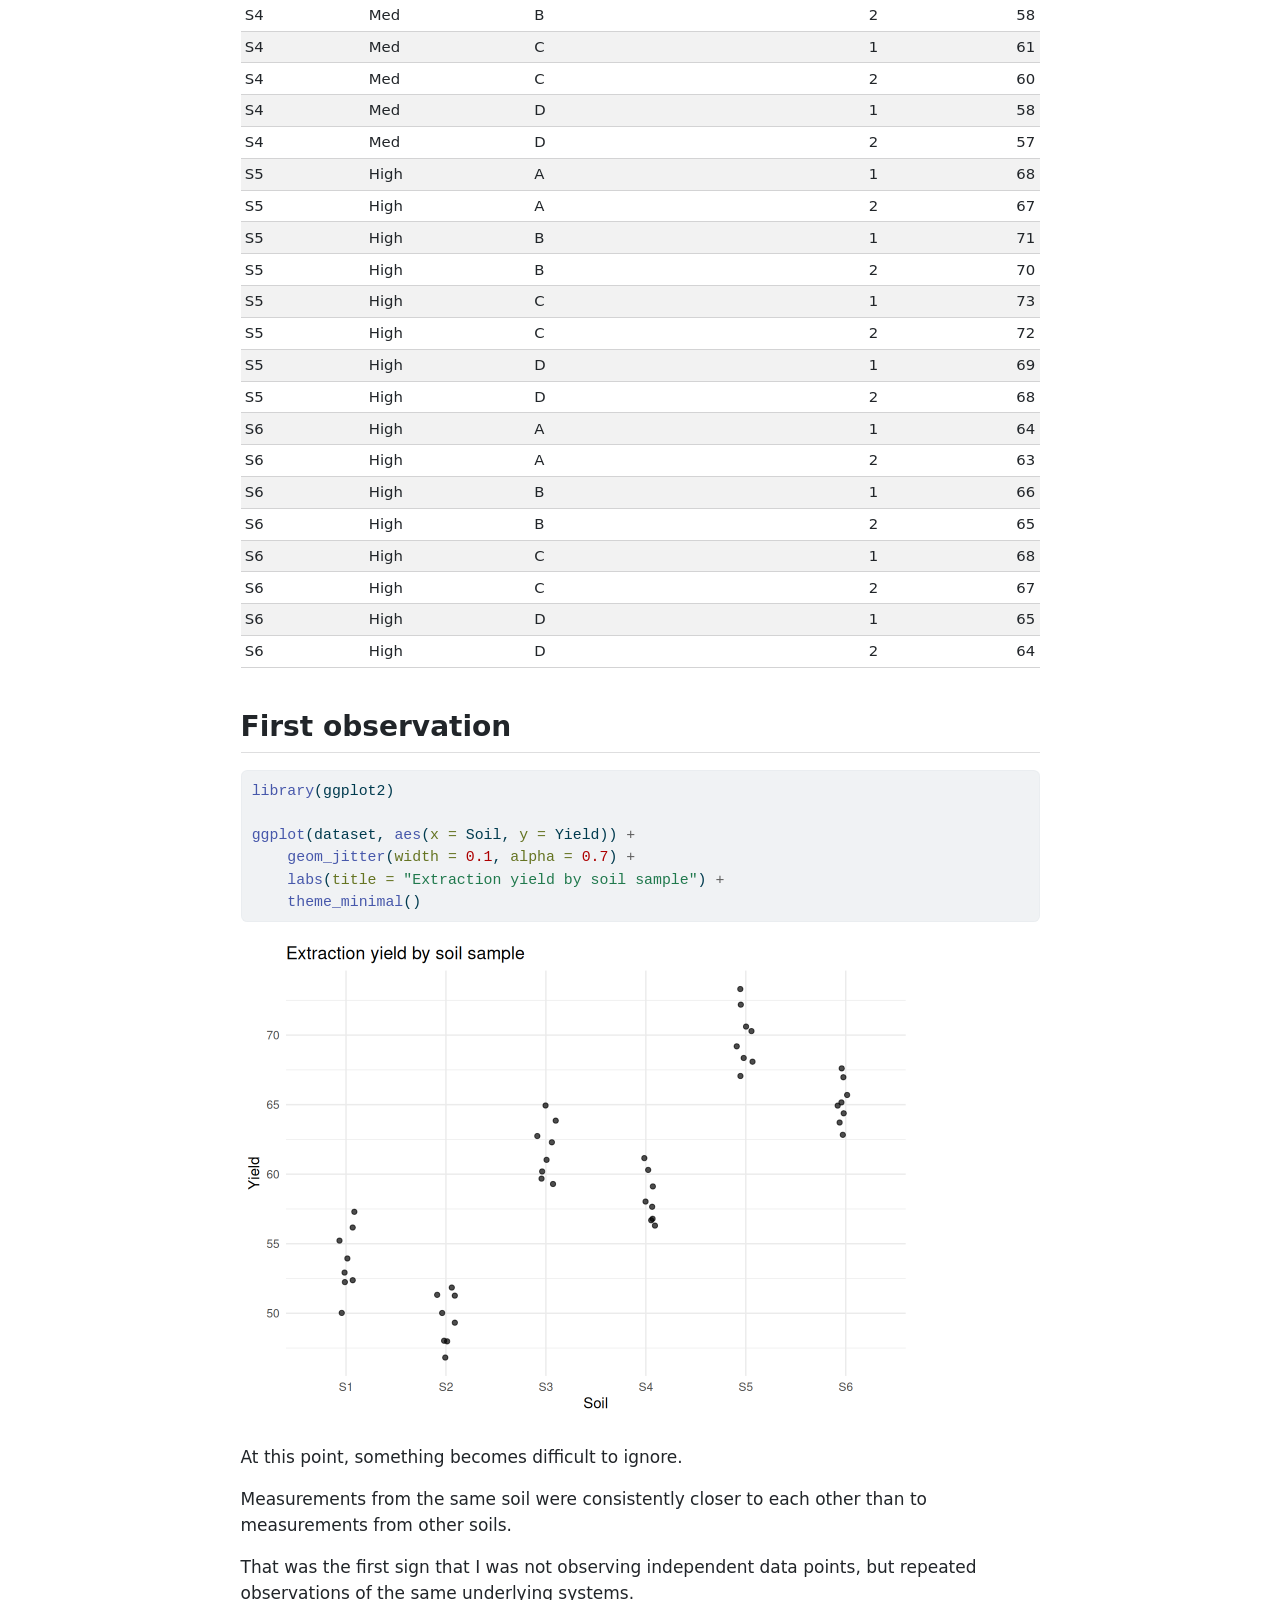
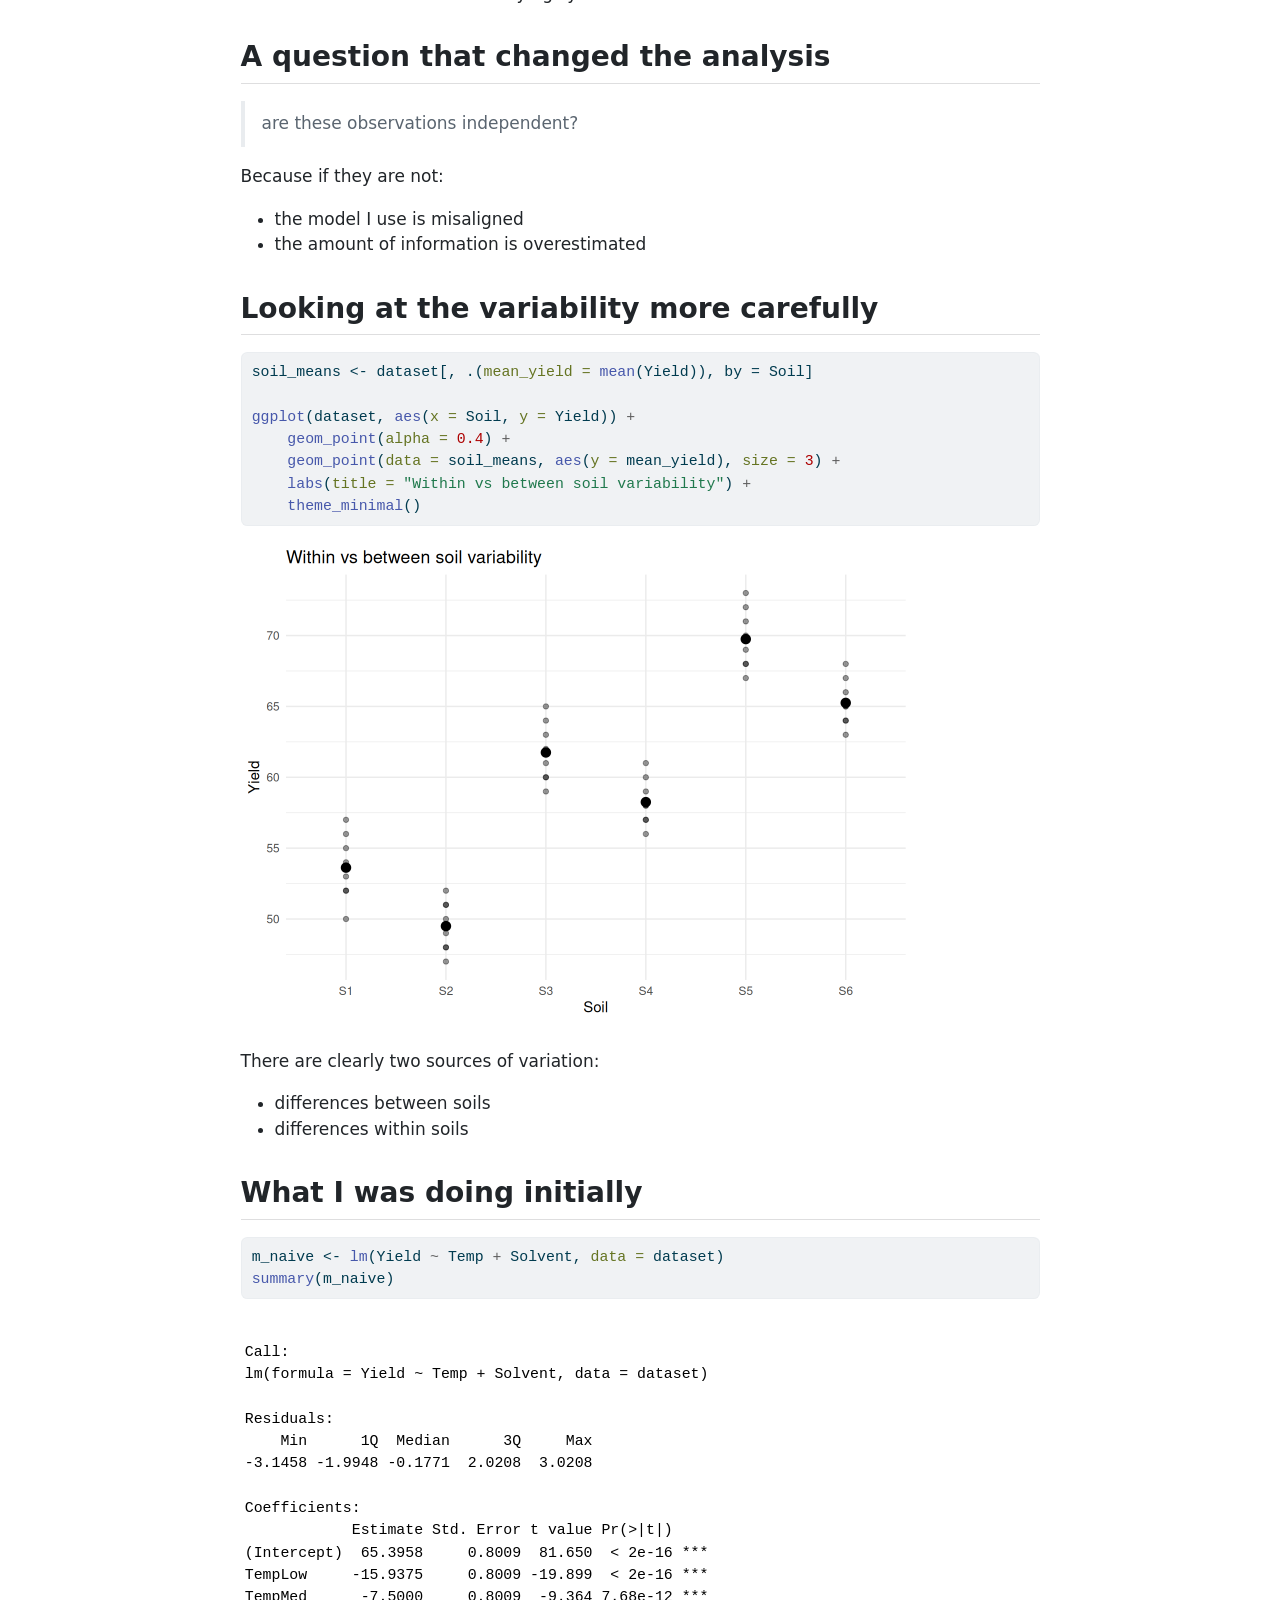
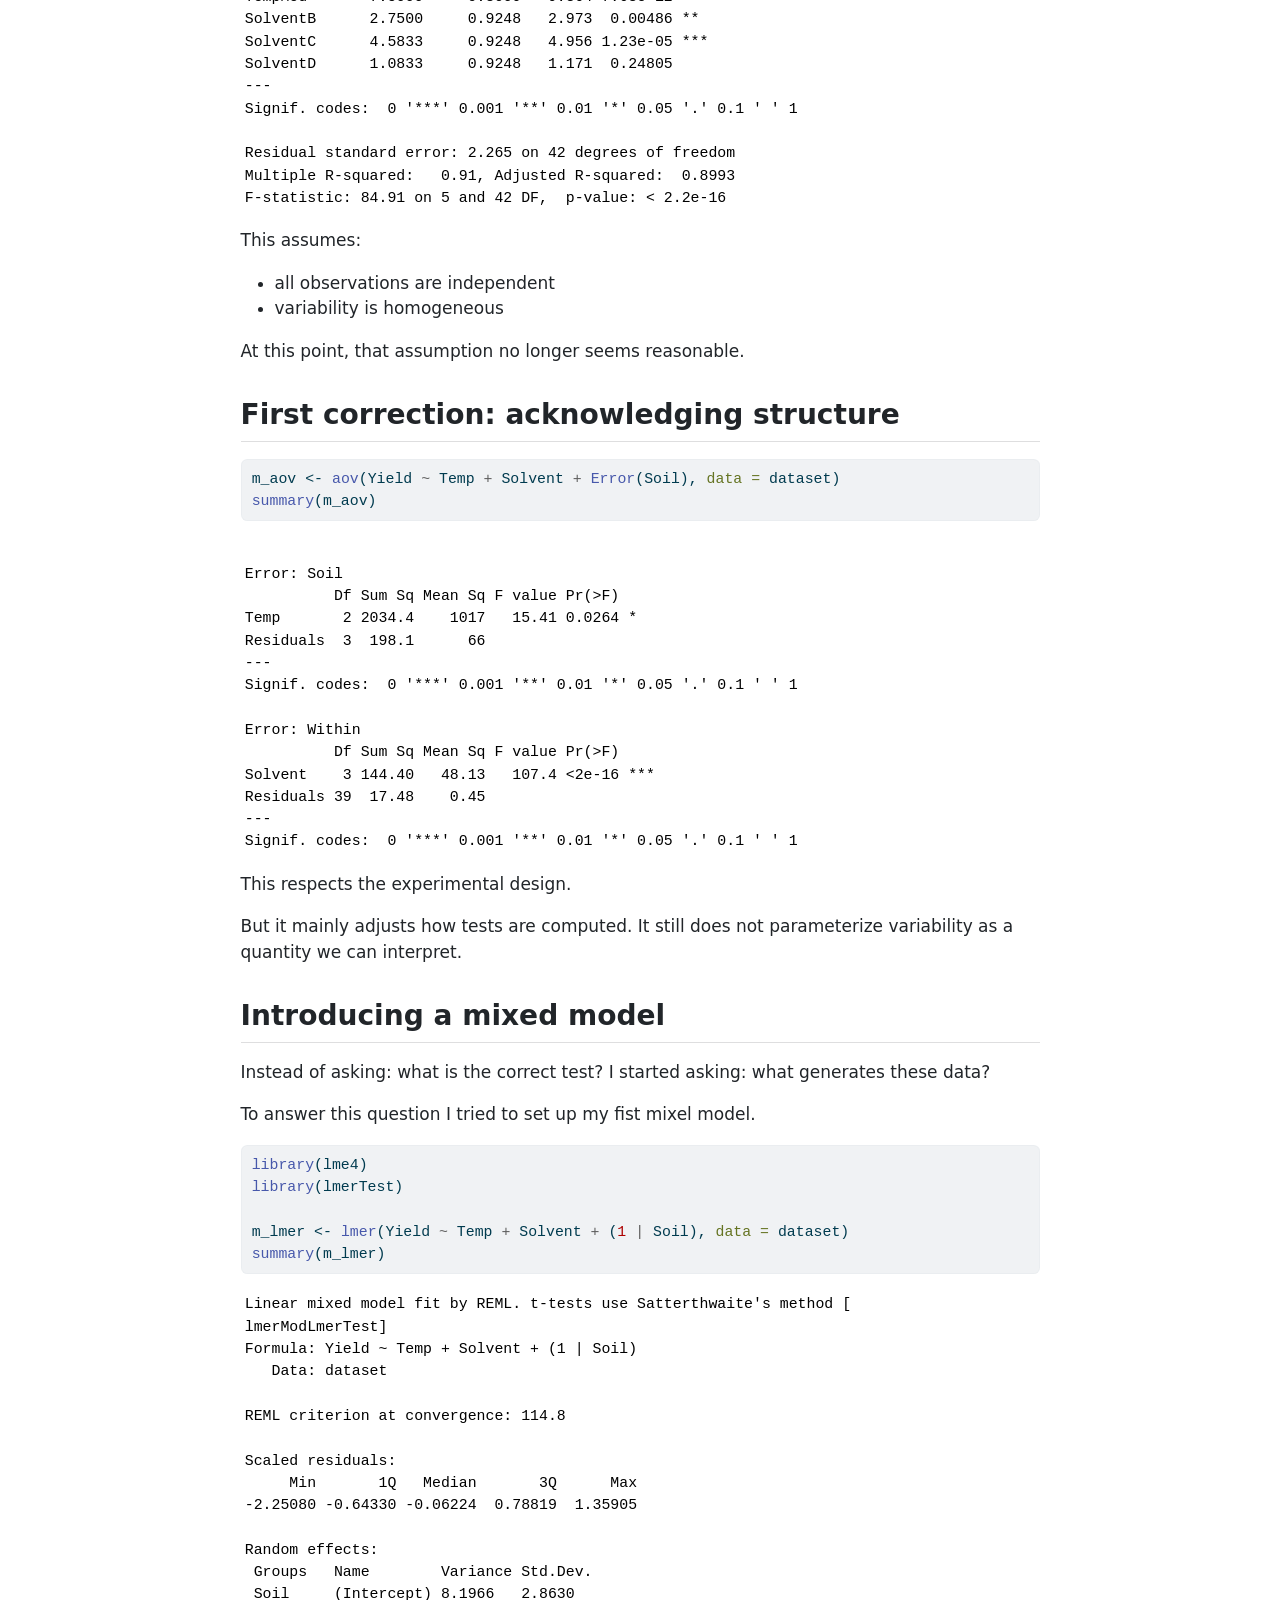
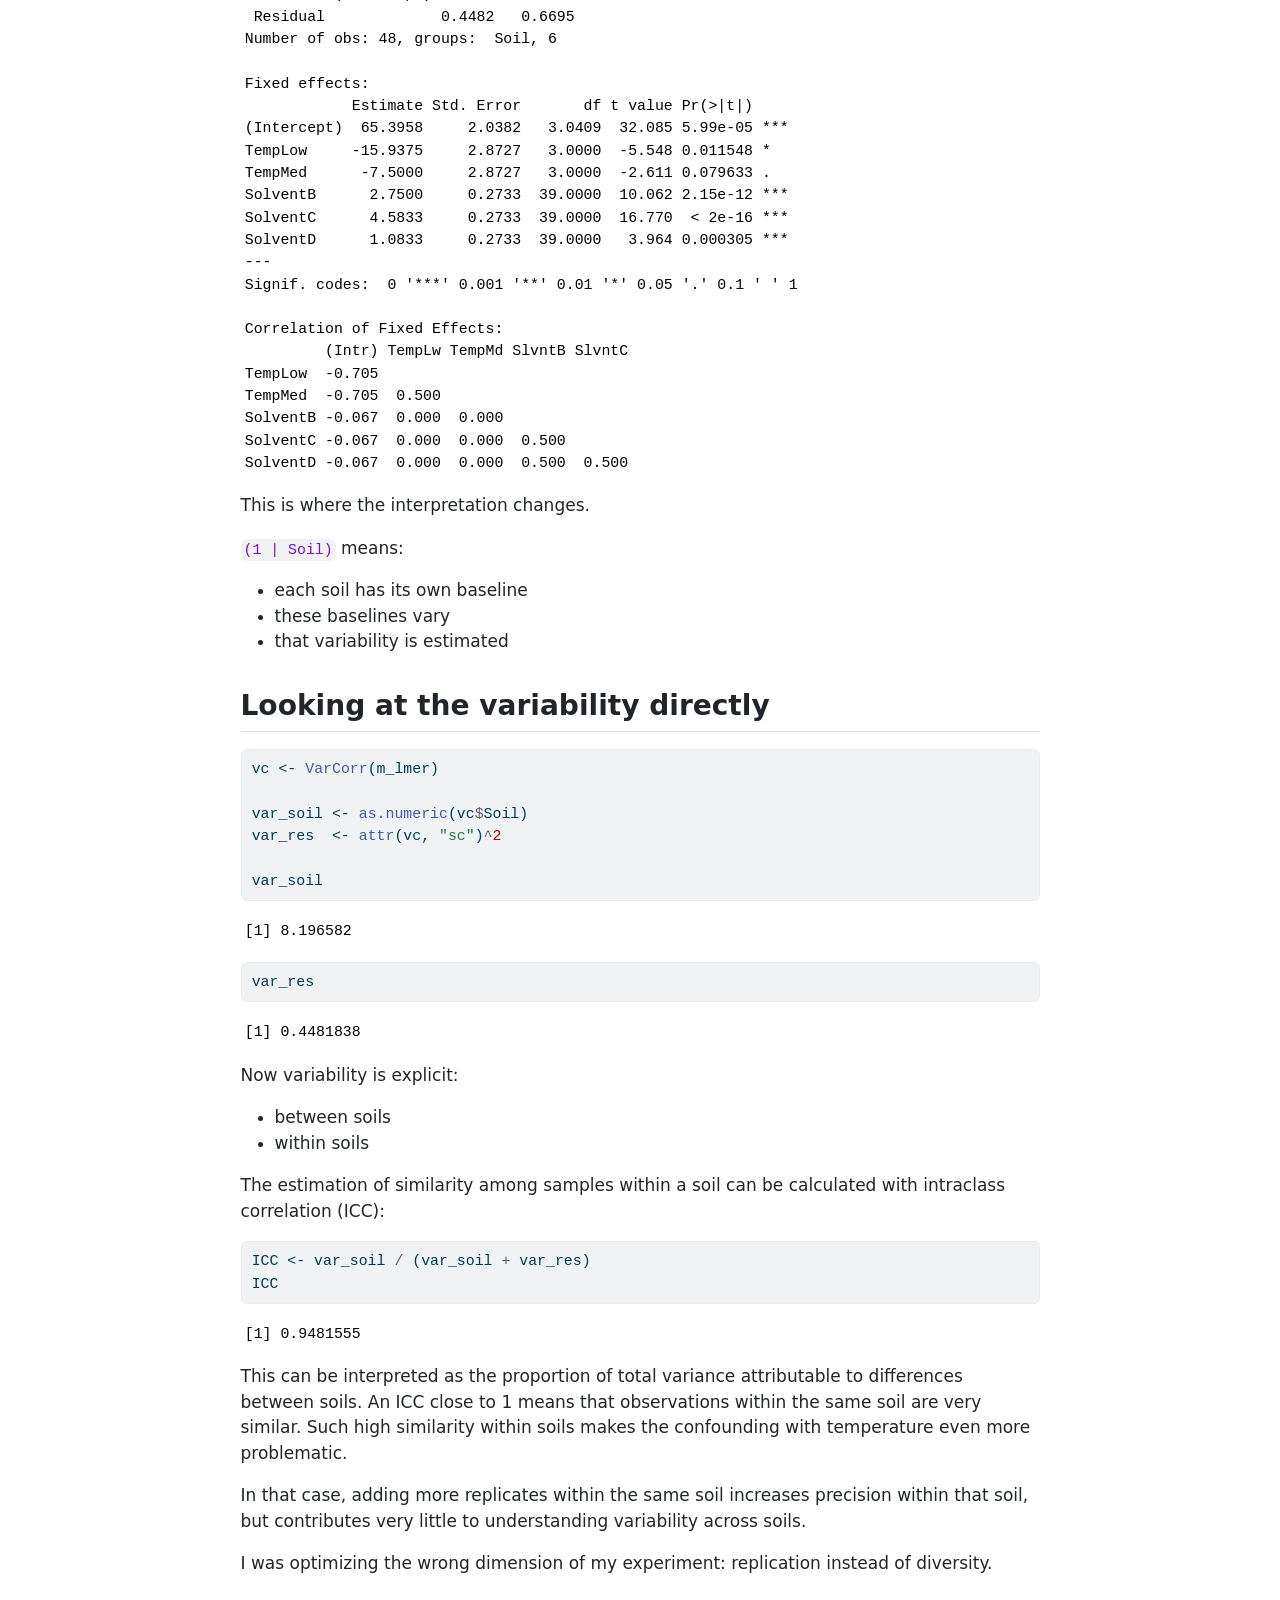
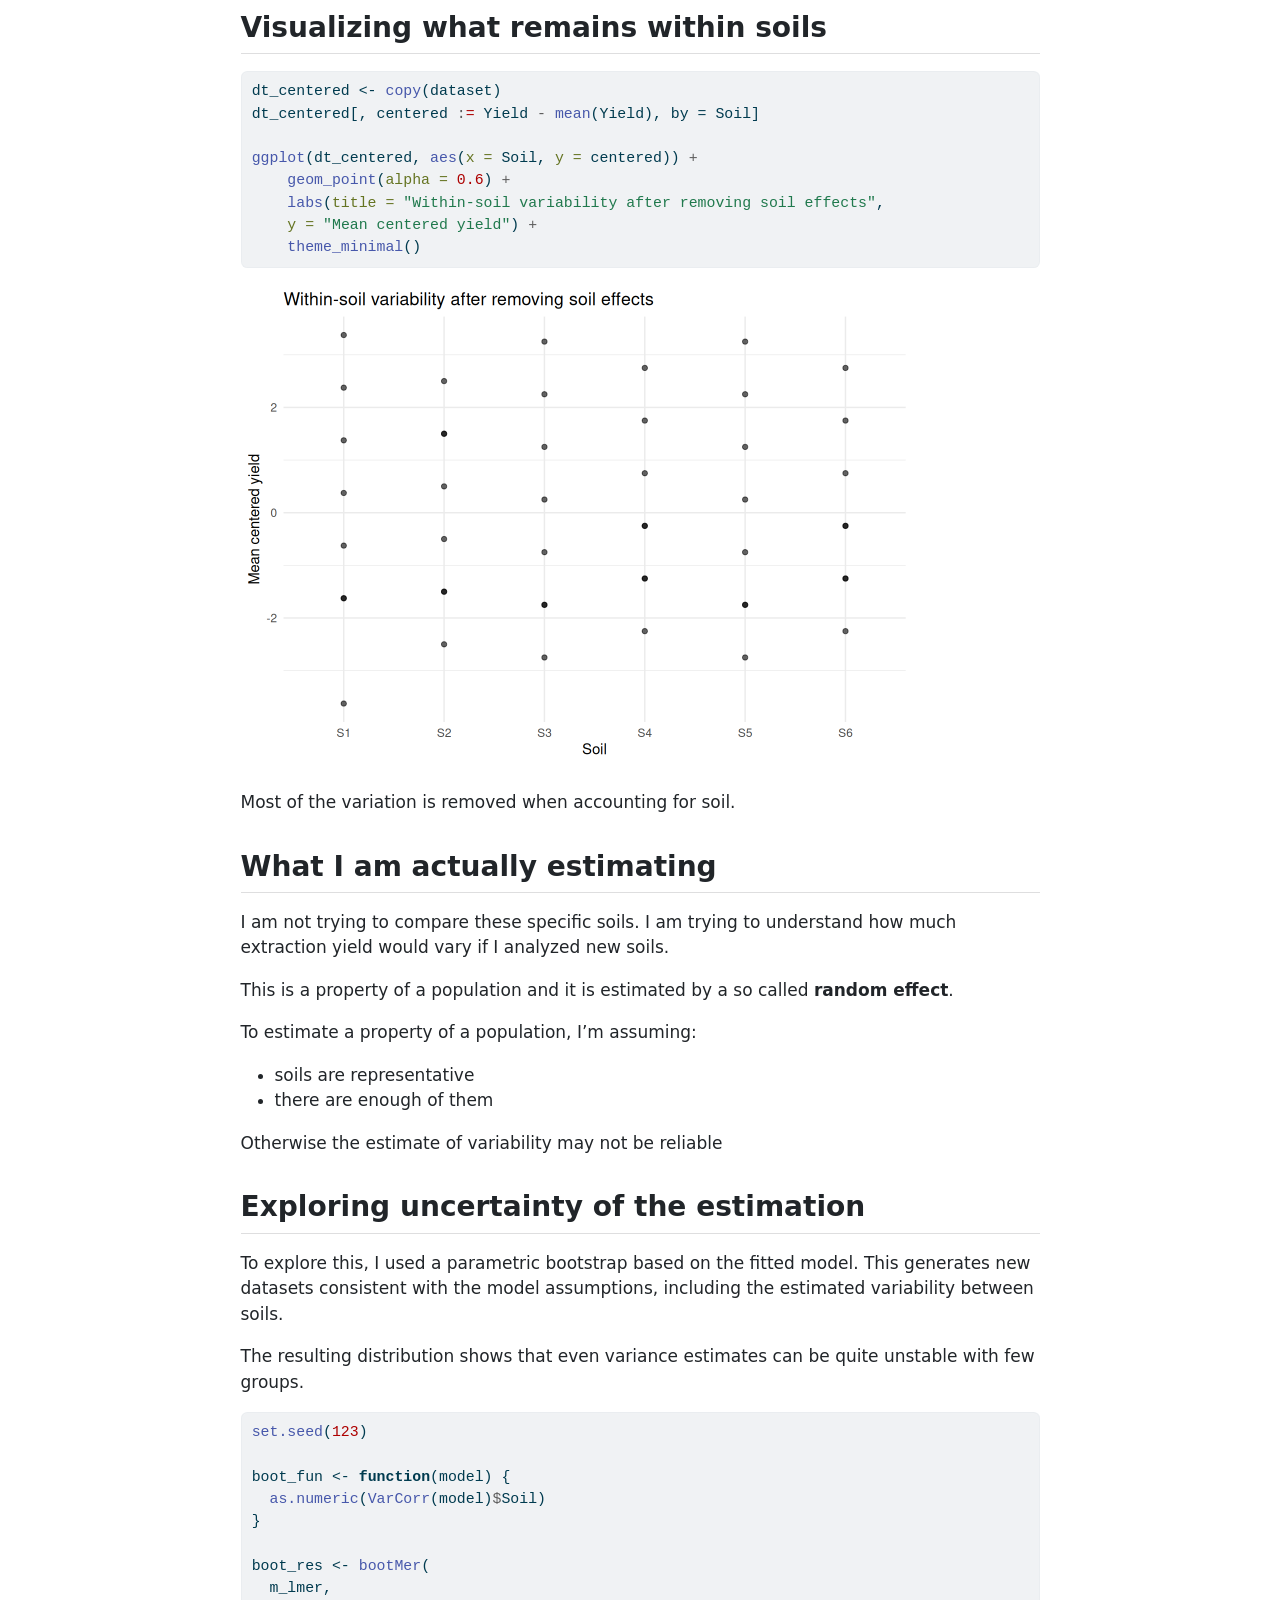
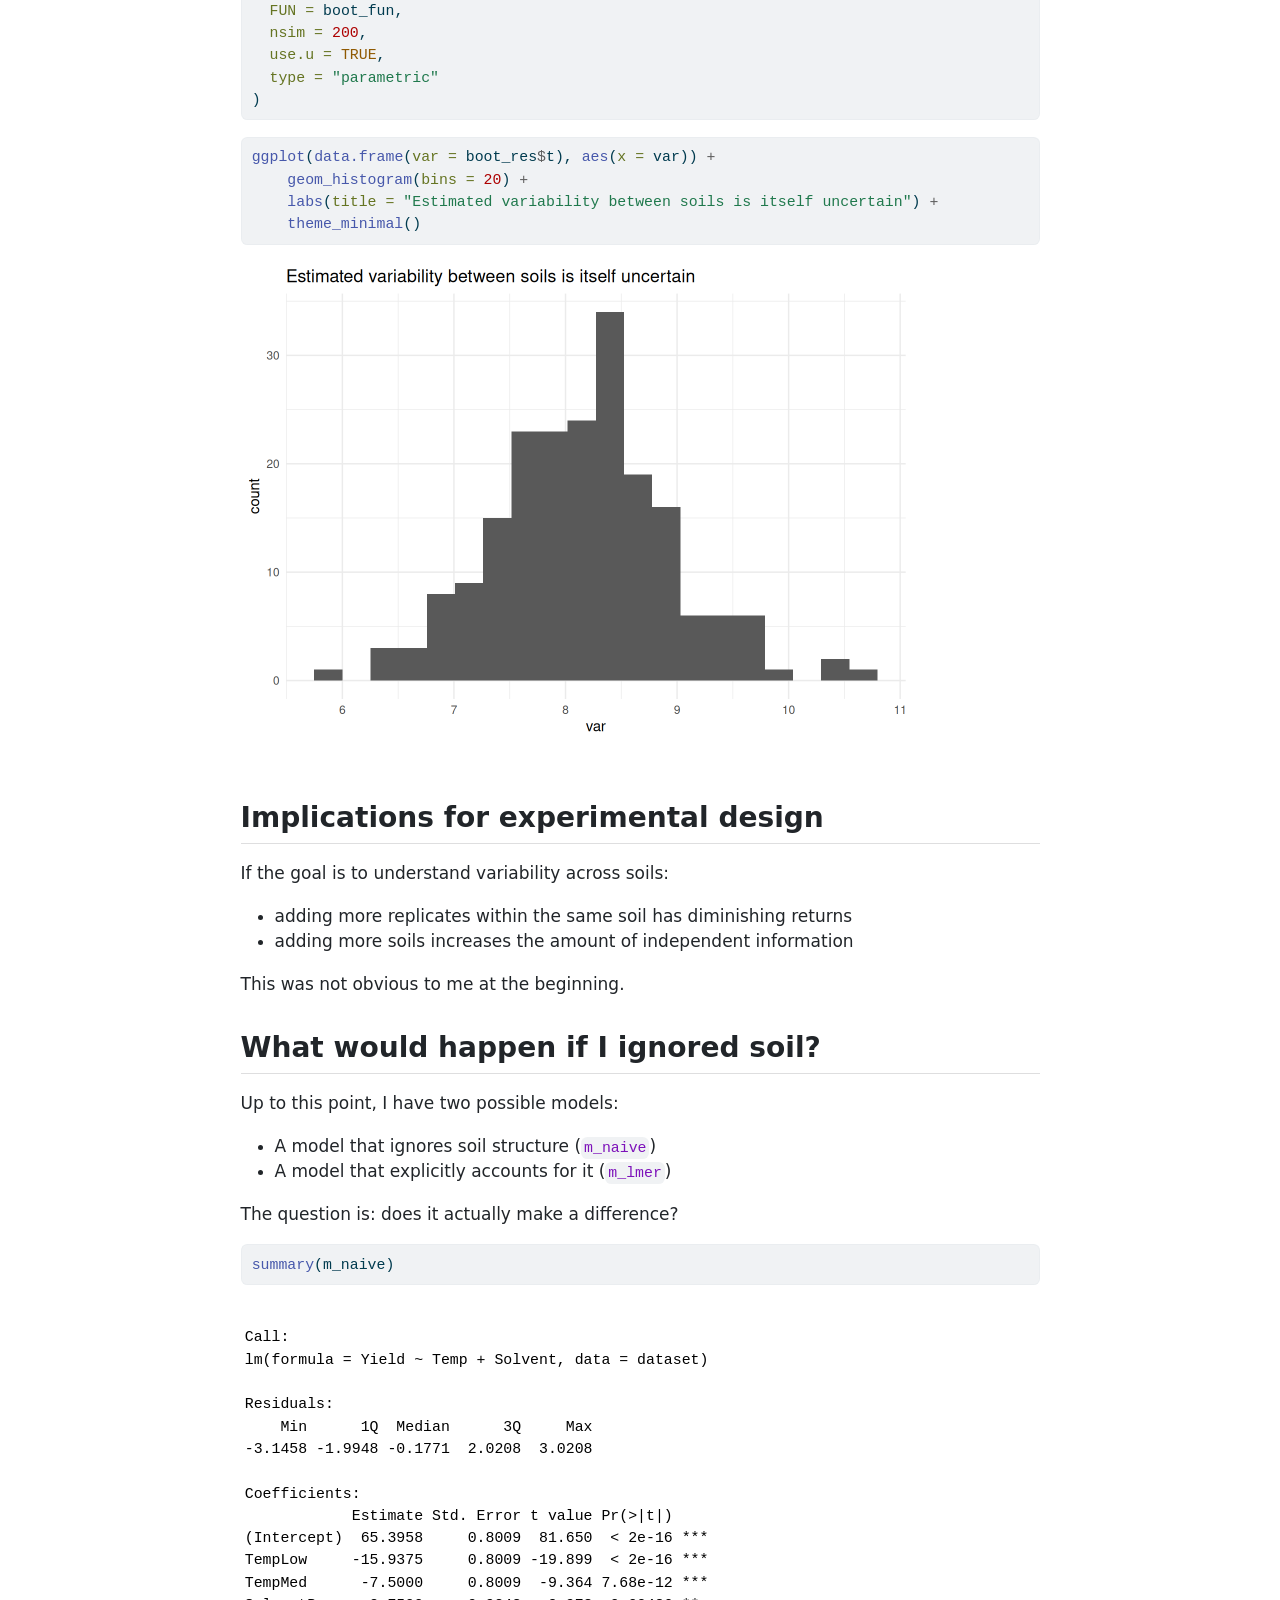
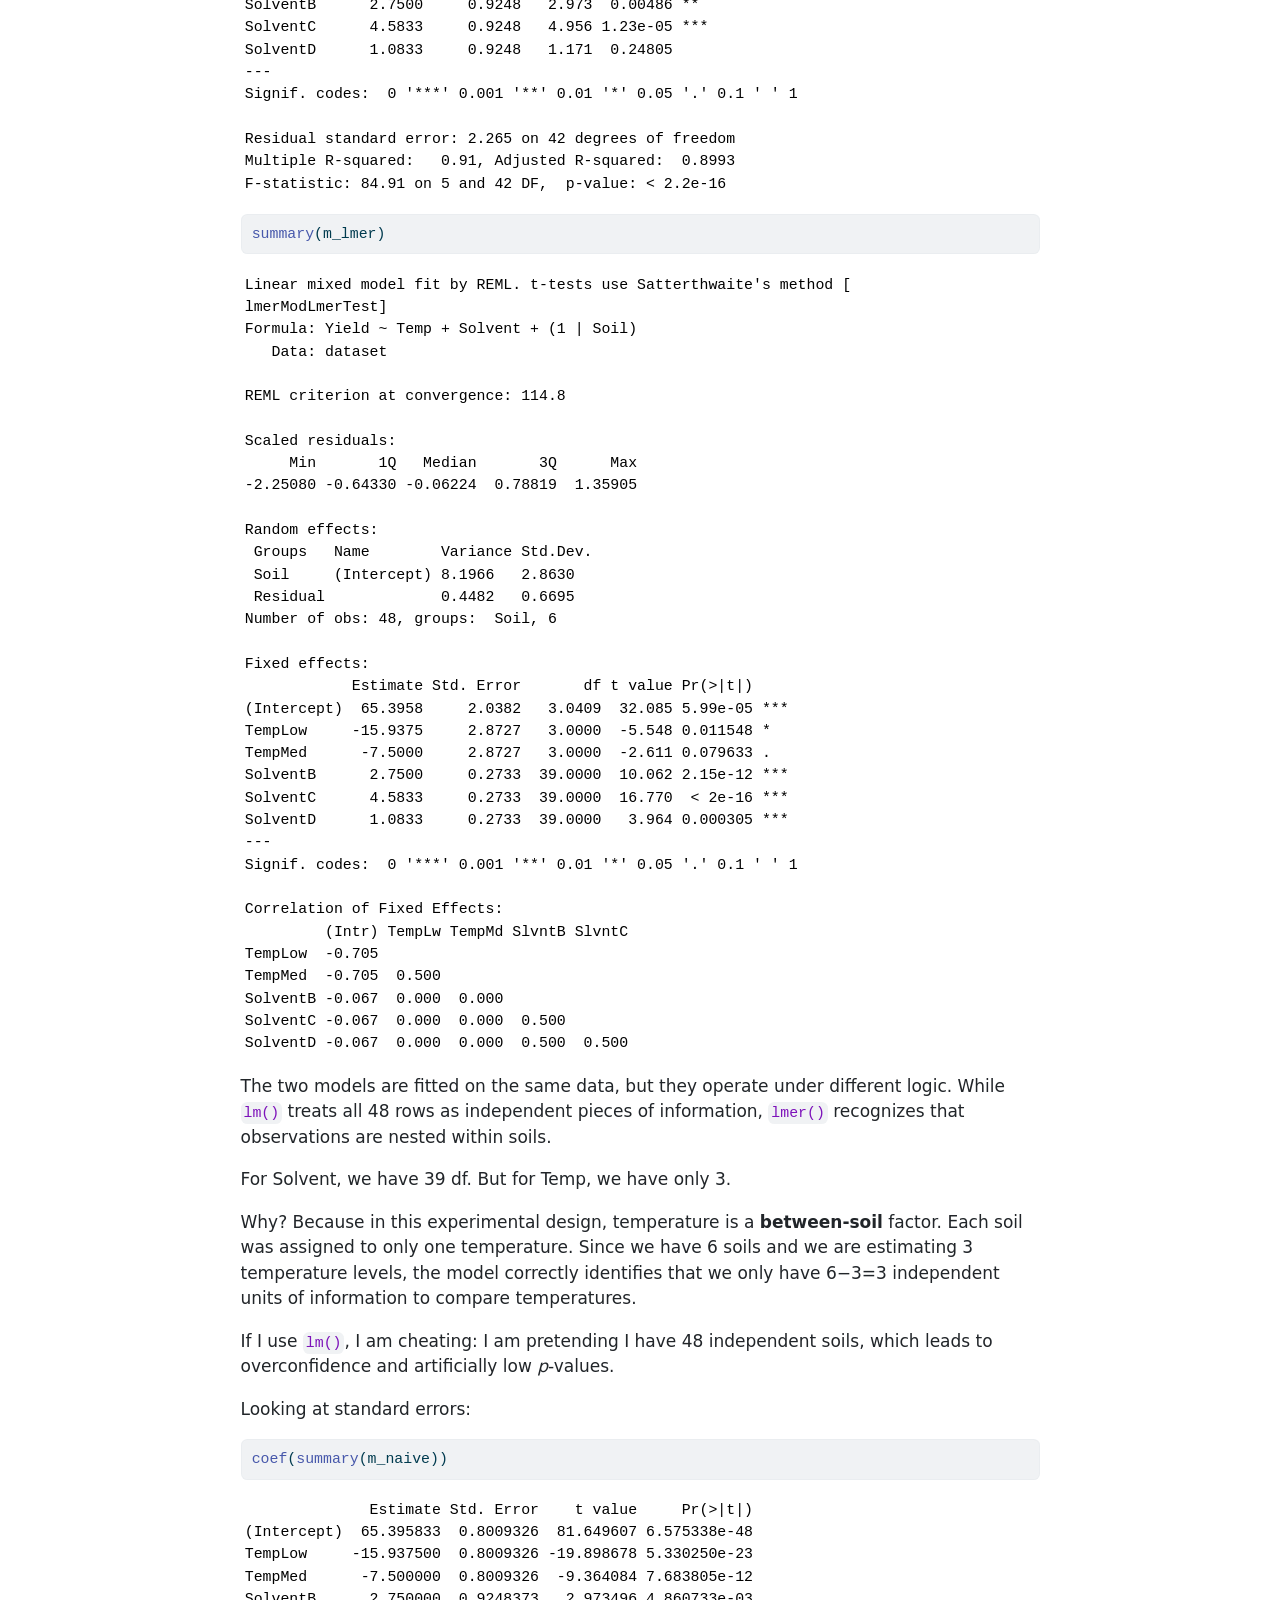
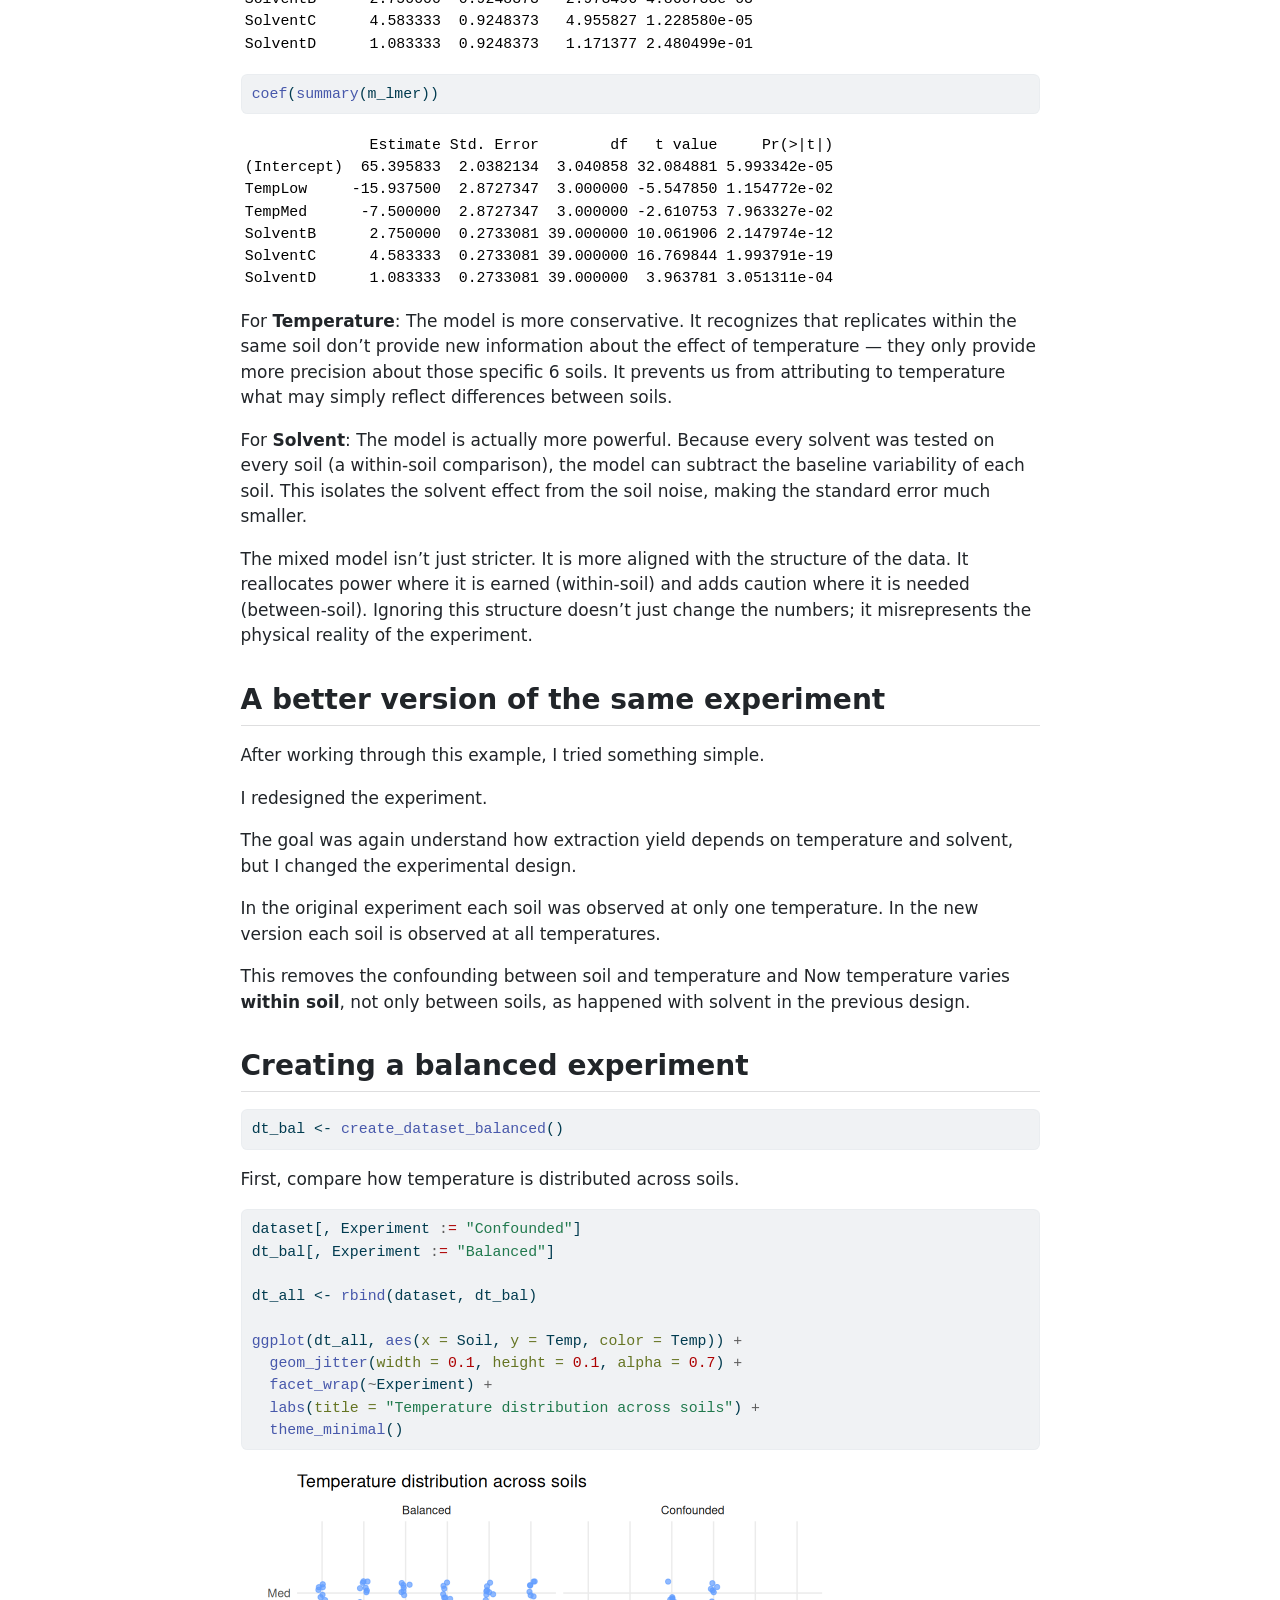
==== commit 6e964bd2: "Built site for gh-pages" ====
--- a/index.html
+++ b/index.html
@@ -2,7 +2,7 @@
 <html xmlns="http://www.w3.org/1999/xhtml" lang="en" xml:lang="en"><head>
 
 <meta charset="utf-8">
-<meta name="generator" content="quarto-1.9.37">
+<meta name="generator" content="quarto-1.10.18">
 
 <meta name="viewport" content="width=device-width, initial-scale=1.0, user-scalable=yes">
 
@@ -12,10 +12,13 @@
 /* Default styles provided by pandoc.
 ** See https://pandoc.org/MANUAL.html#variables-for-html for config info.
 */
-code{white-space: pre-wrap;}
 span.smallcaps{font-variant: small-caps;}
-div.columns{display: flex; gap: min(4vw, 1.5em);}
-div.column{flex: auto; overflow-x: auto;}
+div.columns{display: flex; gap: 1.5em;}
+div.column{flex: auto;}
+@media screen {
+div.columns{gap: min(4vw, 1.5em);}
+div.column{overflow-x: auto;}
+}
 div.hanging-indent{margin-left: 1.5em; text-indent: -1.5em;}
 ul.task-list{list-style: none;}
 ul.task-list li input[type="checkbox"] {
@@ -68,10 +71,10 @@
 <script src="report_files/libs/quarto-html/tippy.umd.min.js"></script>
 <script src="report_files/libs/quarto-html/anchor.min.js"></script>
 <link href="report_files/libs/quarto-html/tippy.css" rel="stylesheet">
-<link href="report_files/libs/quarto-html/quarto-syntax-highlighting-7f8f88aac4f3542376d5c11b86a4c14d.css" rel="stylesheet" id="quarto-text-highlighting-styles">
+<link href="report_files/libs/quarto-html/quarto-syntax-highlighting-64a204ab8560d761af7679ceaba22944.css" rel="stylesheet" id="quarto-text-highlighting-styles">
 <script src="report_files/libs/bootstrap/bootstrap.min.js"></script>
 <link href="report_files/libs/bootstrap/bootstrap-icons.css" rel="stylesheet">
-<link href="report_files/libs/bootstrap/bootstrap-7f8d28353e1b7aed8a50cdb71f958a5d.min.css" rel="stylesheet" append-hash="true" id="quarto-bootstrap" data-mode="light">
+<link href="report_files/libs/bootstrap/bootstrap-6361b62e05e0dd2885e2defe5cef72c7.min.css" rel="stylesheet" append-hash="true" id="quarto-bootstrap" data-mode="light">
 
 
 </head>
--- a/report_files/libs/quarto-html/quarto-syntax-highlighting-64a204ab8560d761af7679ceaba22944.css
+++ b/report_files/libs/quarto-html/quarto-syntax-highlighting-64a204ab8560d761af7679ceaba22944.css
@@ -0,0 +1,236 @@
+/* quarto syntax highlight colors */
+:root {
+  --quarto-hl-ot-color: #003B4F;
+  --quarto-hl-at-color: #657422;
+  --quarto-hl-ss-color: #20794D;
+  --quarto-hl-an-color: #5E5E5E;
+  --quarto-hl-fu-color: #4758AB;
+  --quarto-hl-st-color: #20794D;
+  --quarto-hl-cf-color: #003B4F;
+  --quarto-hl-op-color: #5E5E5E;
+  --quarto-hl-er-color: #AD0000;
+  --quarto-hl-bn-color: #AD0000;
+  --quarto-hl-al-color: #AD0000;
+  --quarto-hl-va-color: #111111;
+  --quarto-hl-bu-color: inherit;
+  --quarto-hl-ex-color: inherit;
+  --quarto-hl-pp-color: #AD0000;
+  --quarto-hl-in-color: #5E5E5E;
+  --quarto-hl-vs-color: #20794D;
+  --quarto-hl-wa-color: #5E5E5E;
+  --quarto-hl-do-color: #5E5E5E;
+  --quarto-hl-im-color: #00769E;
+  --quarto-hl-ch-color: #20794D;
+  --quarto-hl-dt-color: #AD0000;
+  --quarto-hl-fl-color: #AD0000;
+  --quarto-hl-co-color: #5E5E5E;
+  --quarto-hl-cv-color: #5E5E5E;
+  --quarto-hl-cn-color: #8f5902;
+  --quarto-hl-sc-color: #5E5E5E;
+  --quarto-hl-dv-color: #AD0000;
+  --quarto-hl-kw-color: #003B4F;
+}
+
+/* other quarto variables */
+:root {
+  --quarto-font-monospace: SFMono-Regular, Menlo, Monaco, Consolas, "Liberation Mono", "Courier New", monospace;
+}
+
+/* syntax highlight based on Pandoc's rules */
+pre > code.sourceCode > span {
+  color: #003B4F;
+}
+
+code.sourceCode > span {
+  color: #003B4F;
+}
+
+div.sourceCode,
+div.sourceCode pre.sourceCode {
+  color: #003B4F;
+}
+
+/* Normal */
+code span {
+  color: #003B4F;
+}
+
+/* Alert */
+code span.al {
+  color: #AD0000;
+  font-style: inherit;
+}
+
+/* Annotation */
+code span.an {
+  color: #5E5E5E;
+  font-style: inherit;
+}
+
+/* Attribute */
+code span.at {
+  color: #657422;
+  font-style: inherit;
+}
+
+/* BaseN */
+code span.bn {
+  color: #AD0000;
+  font-style: inherit;
+}
+
+/* BuiltIn */
+code span.bu {
+  font-style: inherit;
+}
+
+/* ControlFlow */
+code span.cf {
+  color: #003B4F;
+  font-weight: bold;
+  font-style: inherit;
+}
+
+/* Char */
+code span.ch {
+  color: #20794D;
+  font-style: inherit;
+}
+
+/* Constant */
+code span.cn {
+  color: #8f5902;
+  font-style: inherit;
+}
+
+/* Comment */
+code span.co {
+  color: #5E5E5E;
+  font-style: inherit;
+}
+
+/* CommentVar */
+code span.cv {
+  color: #5E5E5E;
+  font-style: italic;
+}
+
+/* Documentation */
+code span.do {
+  color: #5E5E5E;
+  font-style: italic;
+}
+
+/* DataType */
+code span.dt {
+  color: #AD0000;
+  font-style: inherit;
+}
+
+/* DecVal */
+code span.dv {
+  color: #AD0000;
+  font-style: inherit;
+}
+
+/* Error */
+code span.er {
+  color: #AD0000;
+  font-style: inherit;
+}
+
+/* Extension */
+code span.ex {
+  font-style: inherit;
+}
+
+/* Float */
+code span.fl {
+  color: #AD0000;
+  font-style: inherit;
+}
+
+/* Function */
+code span.fu {
+  color: #4758AB;
+  font-style: inherit;
+}
+
+/* Import */
+code span.im {
+  color: #00769E;
+  font-style: inherit;
+}
+
+/* Information */
+code span.in {
+  color: #5E5E5E;
+  font-style: inherit;
+}
+
+/* Keyword */
+code span.kw {
+  color: #003B4F;
+  font-weight: bold;
+  font-style: inherit;
+}
+
+/* Operator */
+code span.op {
+  color: #5E5E5E;
+  font-style: inherit;
+}
+
+/* Other */
+code span.ot {
+  color: #003B4F;
+  font-style: inherit;
+}
+
+/* Preprocessor */
+code span.pp {
+  color: #AD0000;
+  font-style: inherit;
+}
+
+/* SpecialChar */
+code span.sc {
+  color: #5E5E5E;
+  font-style: inherit;
+}
+
+/* SpecialString */
+code span.ss {
+  color: #20794D;
+  font-style: inherit;
+}
+
+/* String */
+code span.st {
+  color: #20794D;
+  font-style: inherit;
+}
+
+/* Variable */
+code span.va {
+  color: #111111;
+  font-style: inherit;
+}
+
+/* VerbatimString */
+code span.vs {
+  color: #20794D;
+  font-style: inherit;
+}
+
+/* Warning */
+code span.wa {
+  color: #5E5E5E;
+  font-style: italic;
+}
+
+.prevent-inlining {
+  content: "</";
+}
+
+/*# sourceMappingURL=9d8d5bb603a83b8298b89080a598c93b.css.map */
